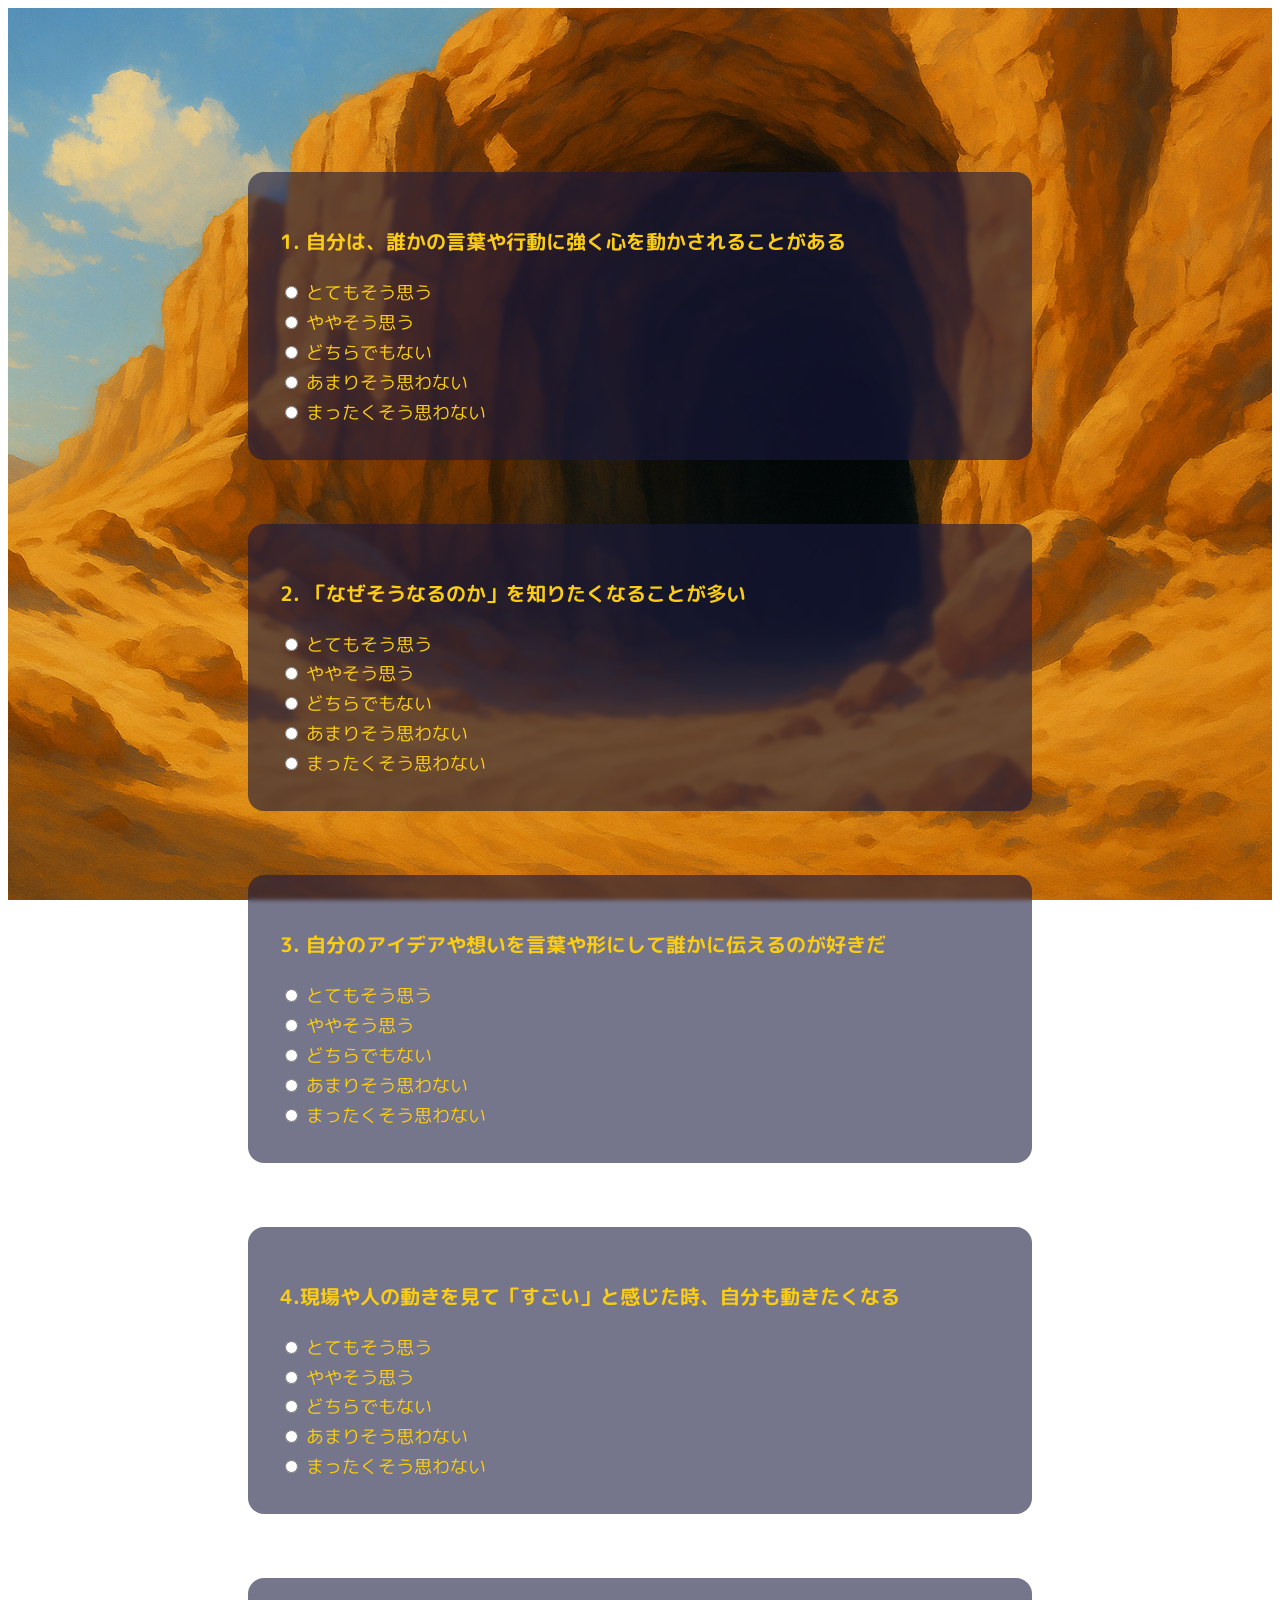
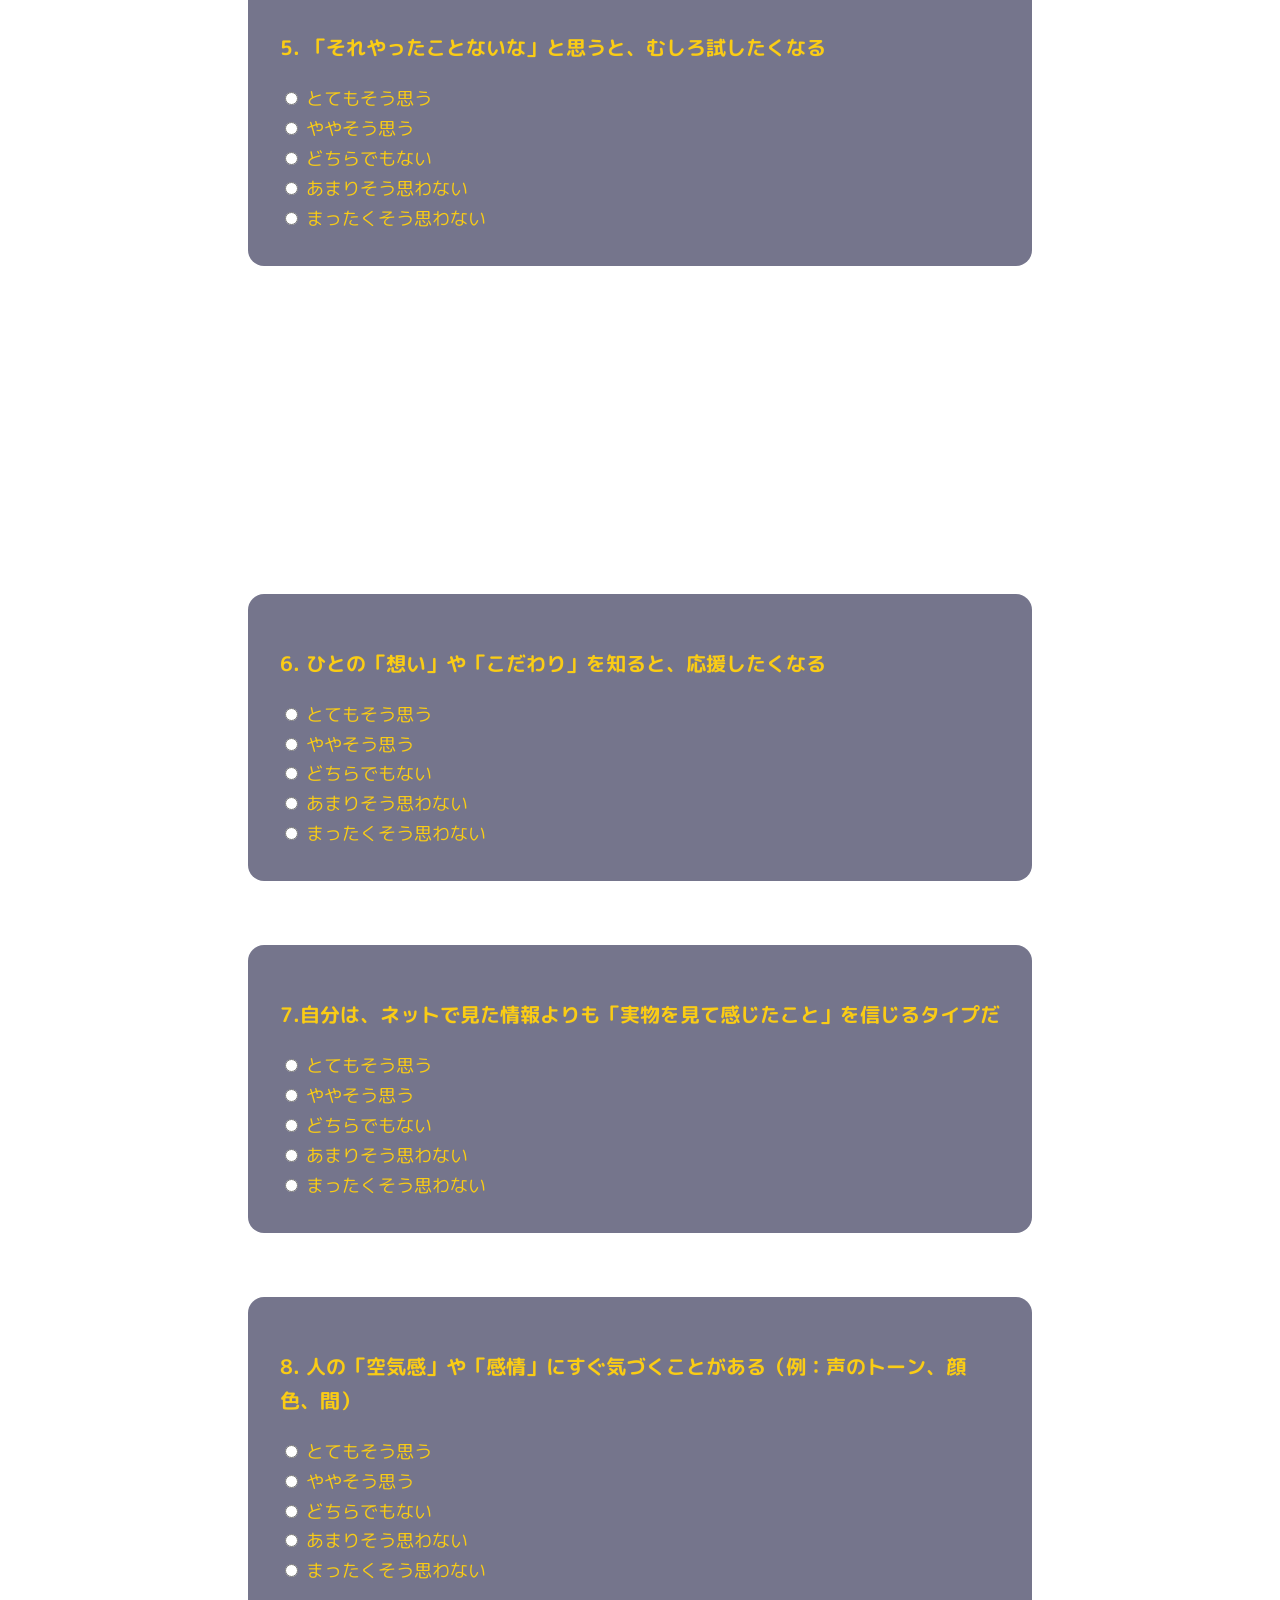
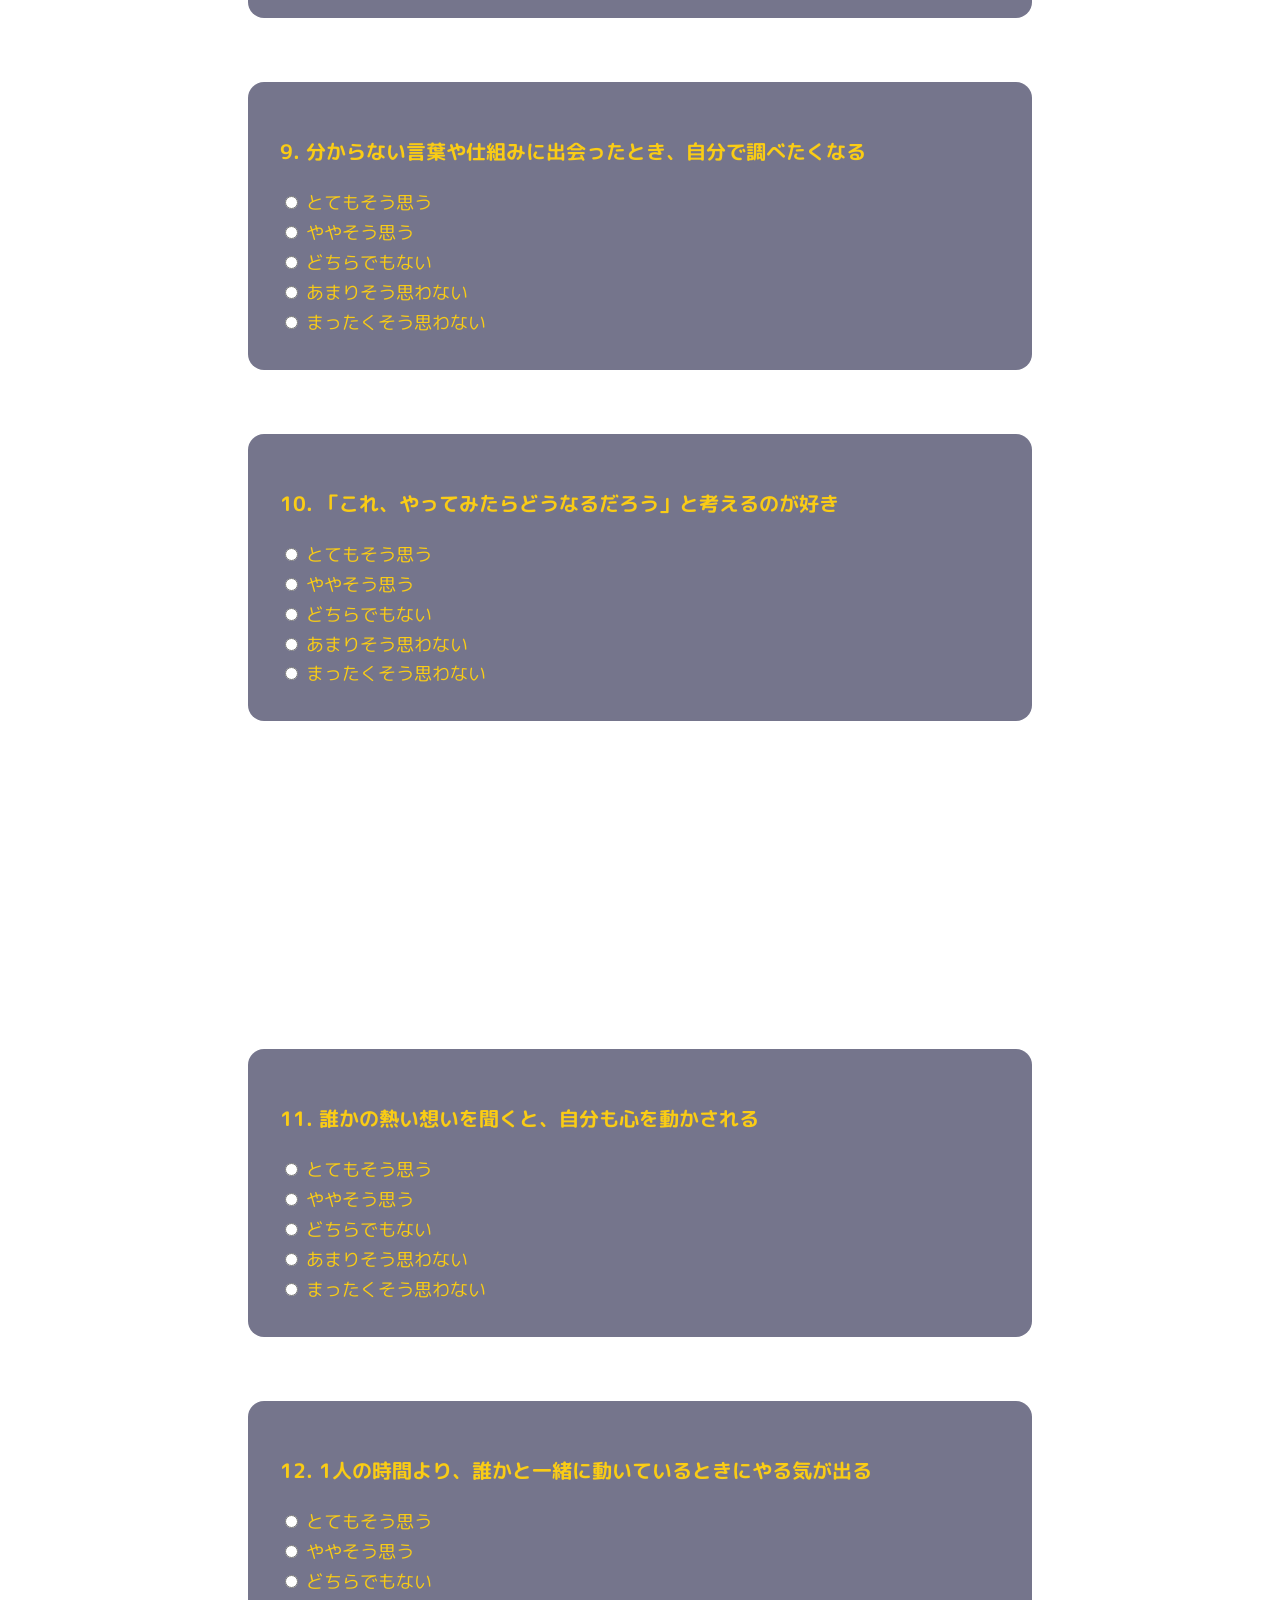
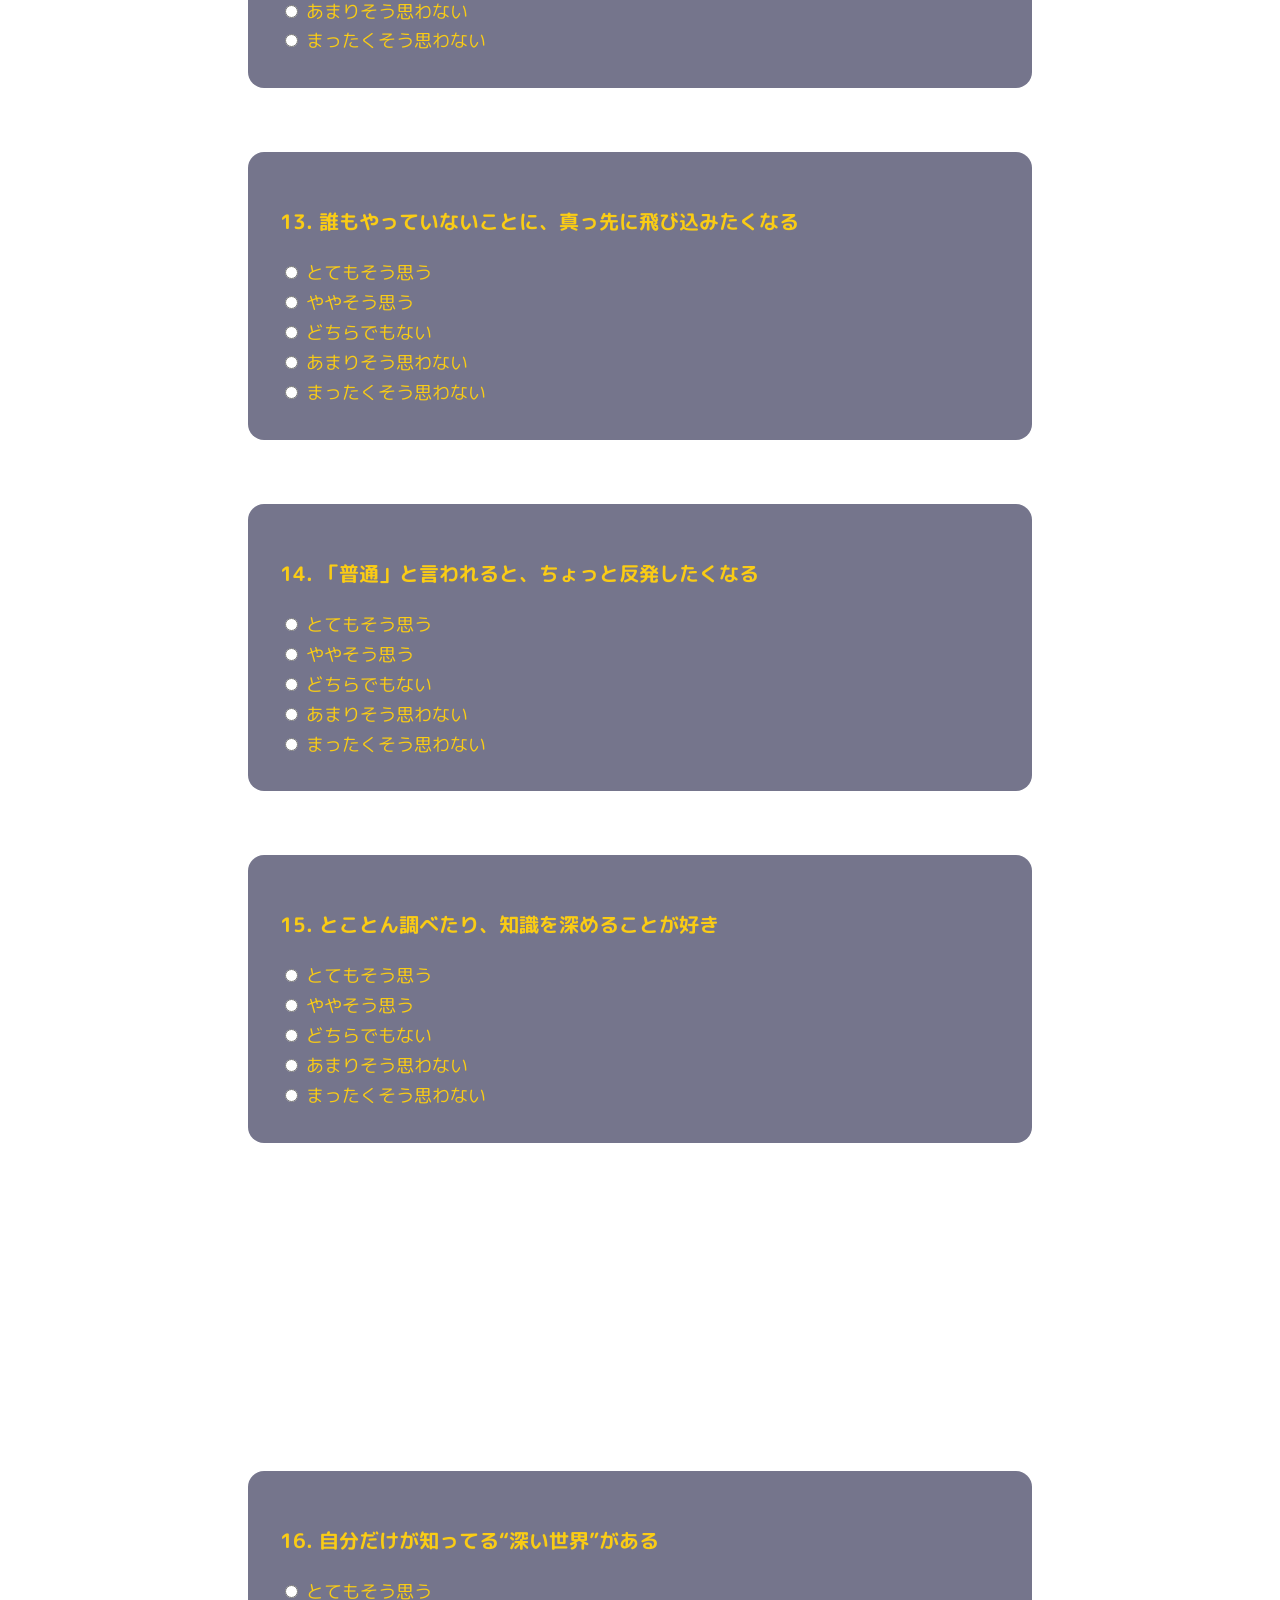
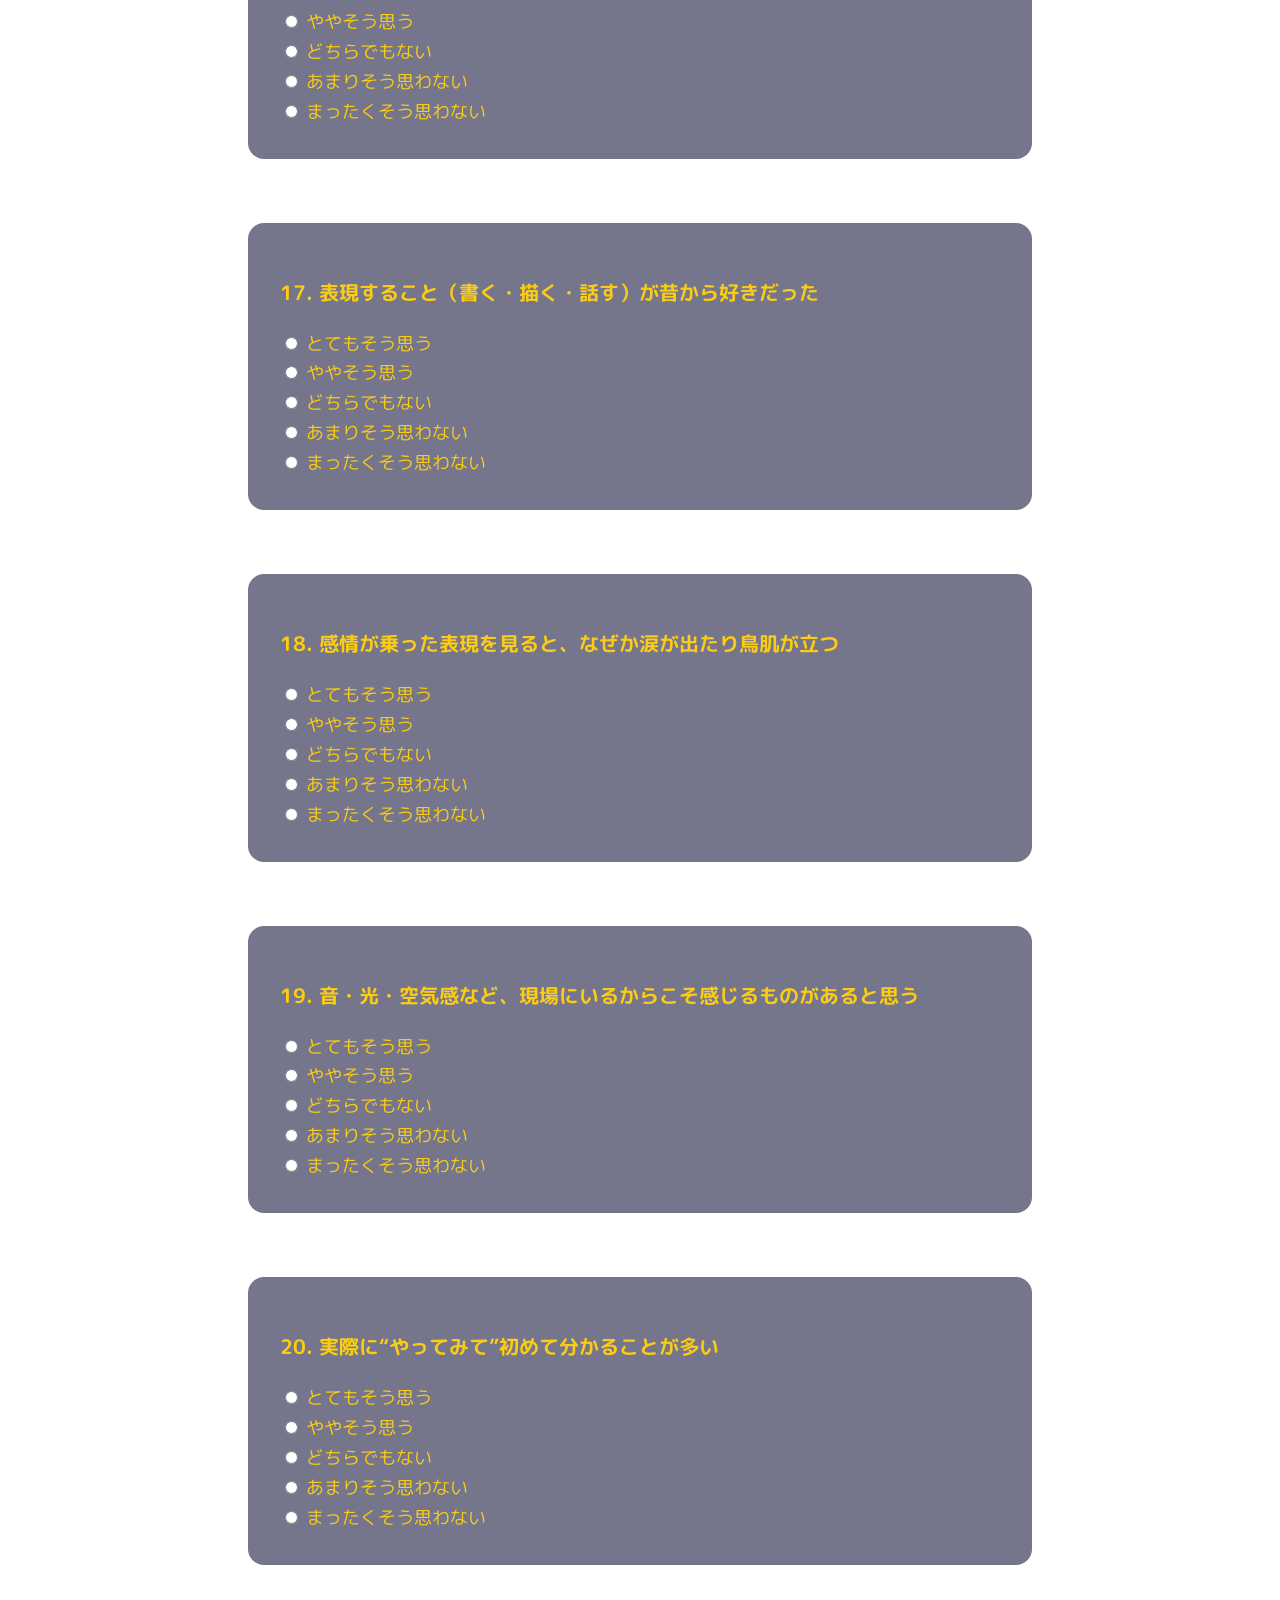
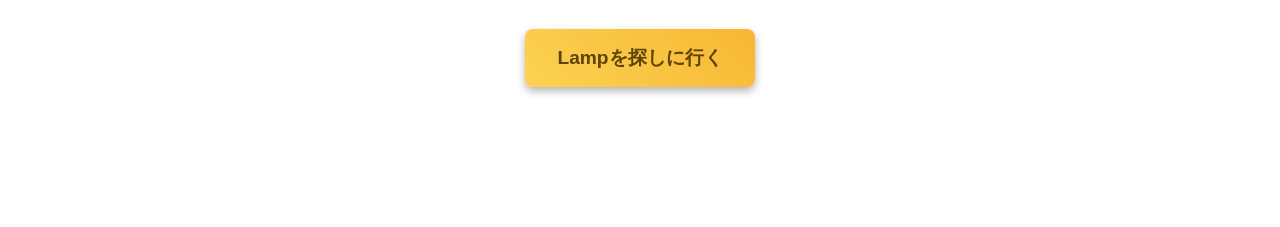
==== diagnosis/index.html @ 27ee5535 "chore:first commit Laravel追加" ====
<!DOCTYPE html>
<html lang="ja">
  <head>
    <meta charset="UTF-8" />
    <meta name="viewport" content="width=device-width, initial-scale=1.0" />
    <script src="https://code.jquery.com/jquery-3.6.0.min.js"></script>
    <link rel="stylesheet" href="./../css/diagnosis.css" />

    <title>診断</title>
  </head>
  <body>
    <section class="bg layer1">
      <div class="question" data-index="0" data-category="共鳴型">
        <p>1. 自分は、誰かの言葉や行動に強く心を動かされることがある</p>
        <div class="choices"></div>
        <div
          id="error-q0"
          class="error"
          style="color: red; display: none"
        ></div>
      </div>

      <div class="question" data-index="1" data-category="探究型">
        <p>2. 「なぜそうなるのか」を知りたくなることが多い</p>
        <div class="choices"></div>
        <div
          id="error-q1"
          class="error"
          style="color: red; display: none"
        ></div>
      </div>

      <div class="question" data-index="2" data-category="表現型">
        <p>3. 自分のアイデアや想いを言葉や形にして誰かに伝えるのが好きだ</p>
        <div class="choices"></div>
        <div
          id="error-q2"
          class="error"
          style="color: red; display: none"
        ></div>
      </div>

      <div class="question" data-index="3" data-category="体験型">
        <p>4.現場や人の動きを見て「すごい」と感じた時、自分も動きたくなる</p>
        <div class="choices"></div>
        <div
          id="error-q3"
          class="error"
          style="color: red; display: none"
        ></div>
      </div>

      <div class="question" data-index="4" data-category="挑戦型">
        <p>5. 「それやったことないな」と思うと、むしろ試したくなる</p>
        <div class="choices"></div>
        <div
          id="error-q4"
          class="error"
          style="color: red; display: none"
        ></div>
      </div>
    </section>
    <section class="bg layer2">
      <div class="question" data-index="5" data-category="共鳴型">
        <p>6. ひとの「想い」や「こだわり」を知ると、応援したくなる</p>
        <div class="choices"></div>
        <div
          id="error-q5"
          class="error"
          style="color: red; display: none"
        ></div>
      </div>

      <div class="question" data-index="6" data-category="体験型">
        <p>
          7.自分は、ネットで見た情報よりも「実物を見て感じたこと」を信じるタイプだ
        </p>
        <div class="choices"></div>
        <div
          id="error-q6"
          class="error"
          style="color: red; display: none"
        ></div>
      </div>

      <div class="question" data-index="7" data-category="共鳴型">
        <p>
          8.
          人の「空気感」や「感情」にすぐ気づくことがある（例：声のトーン、顔色、間）
        </p>
        <div class="choices"></div>
        <div
          id="error-q7"
          class="error"
          style="color: red; display: none"
        ></div>
      </div>

      <div class="question" data-index="8" data-category="探究型">
        <p>9. 分からない言葉や仕組みに出会ったとき、自分で調べたくなる</p>
        <div class="choices"></div>
        <div
          id="error-q8"
          class="error"
          style="color: red; display: none"
        ></div>
      </div>

      <div class="question" data-index="9" data-category="挑戦型">
        <p>10. 「これ、やってみたらどうなるだろう」と考えるのが好き</p>
        <div class="choices"></div>
        <div
          id="error-q9"
          class="error"
          style="color: red; display: none"
        ></div>
      </div>
    </section>
    <section class="bg layer3">
      <div class="question" data-index="10" data-category="共鳴型">
        <p>11. 誰かの熱い想いを聞くと、自分も心を動かされる</p>
        <div class="choices"></div>
        <div
          id="error-q10"
          class="error"
          style="color: red; display: none"
        ></div>
      </div>

      <div class="question" data-index="11" data-category="表現型">
        <p>12. 1人の時間より、誰かと一緒に動いているときにやる気が出る</p>
        <div class="choices"></div>
        <div
          id="error-q11"
          class="error"
          style="color: red; display: none"
        ></div>
      </div>

      <div class="question" data-index="12" data-category="挑戦型">
        <p>13. 誰もやっていないことに、真っ先に飛び込みたくなる</p>
        <div class="choices"></div>
        <div
          id="error-q12"
          class="error"
          style="color: red; display: none"
        ></div>
      </div>

      <div class="question" data-index="13" data-category="挑戦型">
        <p>14. 「普通」と言われると、ちょっと反発したくなる</p>
        <div class="choices"></div>
        <div
          id="error-q13"
          class="error"
          style="color: red; display: none"
        ></div>
      </div>

      <div class="question" data-index="14" data-category="探究型">
        <p>15. とことん調べたり、知識を深めることが好き</p>
        <div class="choices"></div>
        <div
          id="error-q14"
          class="error"
          style="color: red; display: none"
        ></div>
      </div>
    </section>
    <section class="bg layer4">
      <div class="question" data-index="15" data-category="探究型">
        <p>16. 自分だけが知ってる“深い世界”がある</p>
        <div class="choices"></div>
        <div
          id="error-q15"
          class="error"
          style="color: red; display: none"
        ></div>
      </div>

      <div class="question" data-index="16" data-category="表現型">
        <p>17. 表現すること（書く・描く・話す）が昔から好きだった</p>
        <div class="choices"></div>
        <div
          id="error-q16"
          class="error"
          style="color: red; display: none"
        ></div>
      </div>

      <div class="question" data-index="17" data-category="表現型">
        <p>18. 感情が乗った表現を見ると、なぜか涙が出たり鳥肌が立つ</p>
        <div class="choices"></div>
        <div
          id="error-q17"
          class="error"
          style="color: red; display: none"
        ></div>
      </div>

      <div class="question" data-index="18" data-category="体験型">
        <p>19. 音・光・空気感など、現場にいるからこそ感じるものがあると思う</p>
        <div class="choices"></div>
        <div
          id="error-q18"
          class="error"
          style="color: red; display: none"
        ></div>
      </div>

      <div class="question" data-index="19" data-category="体験型">
        <p>20. 実際に“やってみて”初めて分かることが多い</p>
        <div class="choices"></div>
        <div
          id="error-q19"
          class="error"
          style="color: red; display: none"
        ></div>
      </div>
      <button id="end-diagnosis" type="button">Lampを探しに行く</button>
    </section>
  </body>
  <script>
        const choices = [
          "まったくそう思わない",
          "あまりそう思わない",
          "どちらでもない",
          "ややそう思う",
          "とてもそう思う",
        ];

        function showError(selector, message) {
          $(selector).text(message).show();
        }

        function clearError(selector) {
          $(selector).text("").hide();
        }

        $(".question").each(function () {
          const index = $(this).data("index");
          const $choices = $(this).find(".choices");

          choices
            .slice()
            .reverse()
            .forEach((label, i) => {
              // <label><input type="radio" name="q0" value="1"> まったくそう思わない</label><br/>　の生成
            const score = choices.length - i; // 最大が5になる
            const $label = $(
              `<label><input type="radio" name="q${index}" value="${score}"> ${label}</label><br/>`
            );
            $choices.append($label);
          });
        });

        $("#end-diagnosis").on("click", function () {
          let isValid = true;

          $(".question").each(function () {
            const index = $(this).data("index");
            const selected = $(`input[name="q${index}"]:checked`);
            const $error = $(`#error-q${index}`);

            if (selected.length === 0) {
              $error.text("この質問に回答してください").show();
              if (isValid) {
                // 最初の未回答エラーにスクロール
                $("html, body").animate(
                  { scrollTop: $(this).offset().top - 100 },
                  500
                );
              }
              isValid = false;
            } else {
              $error.hide();
            }
          });

    if (isValid == true) {
      const scores = {
        共鳴型: 0,
        探究型: 0,
        表現型: 0,
        体験型: 0,
        挑戦型: 0,
      };

      $(".question").each(function () {
        const index = $(this).data("index");
        const category = $(this).data("category");
        const value = parseInt($(`input[name="q${index}"]:checked`).val());
        scores[category] += value;
      });

      const typeMap = {
        共鳴型: "kyomei",
        探究型: "tankyu",
        表現型: "hyougen",
        体験型: "taiken",
        挑戦型: "chosen",
      };

      //ここはGPTに頼った、中身理解必要
      const sorted = Object.entries(scores).sort((a, b) => b[1] - a[1]);
      const top1 = sorted[0][0];
      const top2 = sorted[1][0];

      localStorage.setItem("top1", typeMap[top1]);
      localStorage.setItem("top2", typeMap[top2]);

      Object.entries(scores).forEach(([label, score]) => {
        const key = typeMap[label];
        localStorage.setItem(key, score);
      });

      window.location.href = "result.html";
    } 
  });
    </script>
  </body>
</html>
---- css/diagnosis.css ----
@import url('https://fonts.googleapis.com/css2?family=M+PLUS+Rounded+1c:wght@400&family=Varela+Round&display=swap');

body {
    background-image: url(../img/cave.png);
    font-family: 'M PLUS Rounded 1c', sans-serif;
}

section.bg {
    background-size: cover;
    background-position: center;
    background-repeat: no-repeat;
    background-attachment: fixed;
    /* スクロール時にパララックスっぽく */
    color: white;
    padding: 100px 20px;
    /* 中の質問分の余白 */
    min-height: 100vh;
}

/* 各Layerに対応する背景画像 */
.layer1 {
    background-image: url('../img/layer1.png');
}

.layer2 {
    background-image: url('../img/layer2.png');
}

.layer3 {
    background-image: url('../img/layer3.png');
}

.layer4 {
    background-image: url('../img/layer4.png');
}

.question {
    margin: 4rem auto;
    padding: 2rem;
    max-width: 720px;
    background-color: rgba(26, 26, 64, 0.6);
    backdrop-filter: blur(2px);
    border-radius: 1rem;
    color: rgba(250, 204, 21);
    font-size: 1.1rem;
    line-height: 1.7;
}	

.question p {
    font-weight: 600;
    font-size: 1.25rem;
}

#end-diagnosis {
    background: linear-gradient(45deg, #fcd253, #f7b733);
    color: #5e4406;
    font-size: 1.2rem;
    font-weight: bold;
    padding: 1rem 2rem;
    border: none;
    border-radius: 8px;
    box-shadow: 0 4px 8px rgba(0, 0, 0, 0.3);
    cursor: pointer;
    margin: 2rem auto;
    display: block;
    transition: all 0.3s ease;
}

#end-diagnosis:hover {
    background: linear-gradient(45deg, #ffe17f, #ffd14d);
    transform: scale(1.05);
}
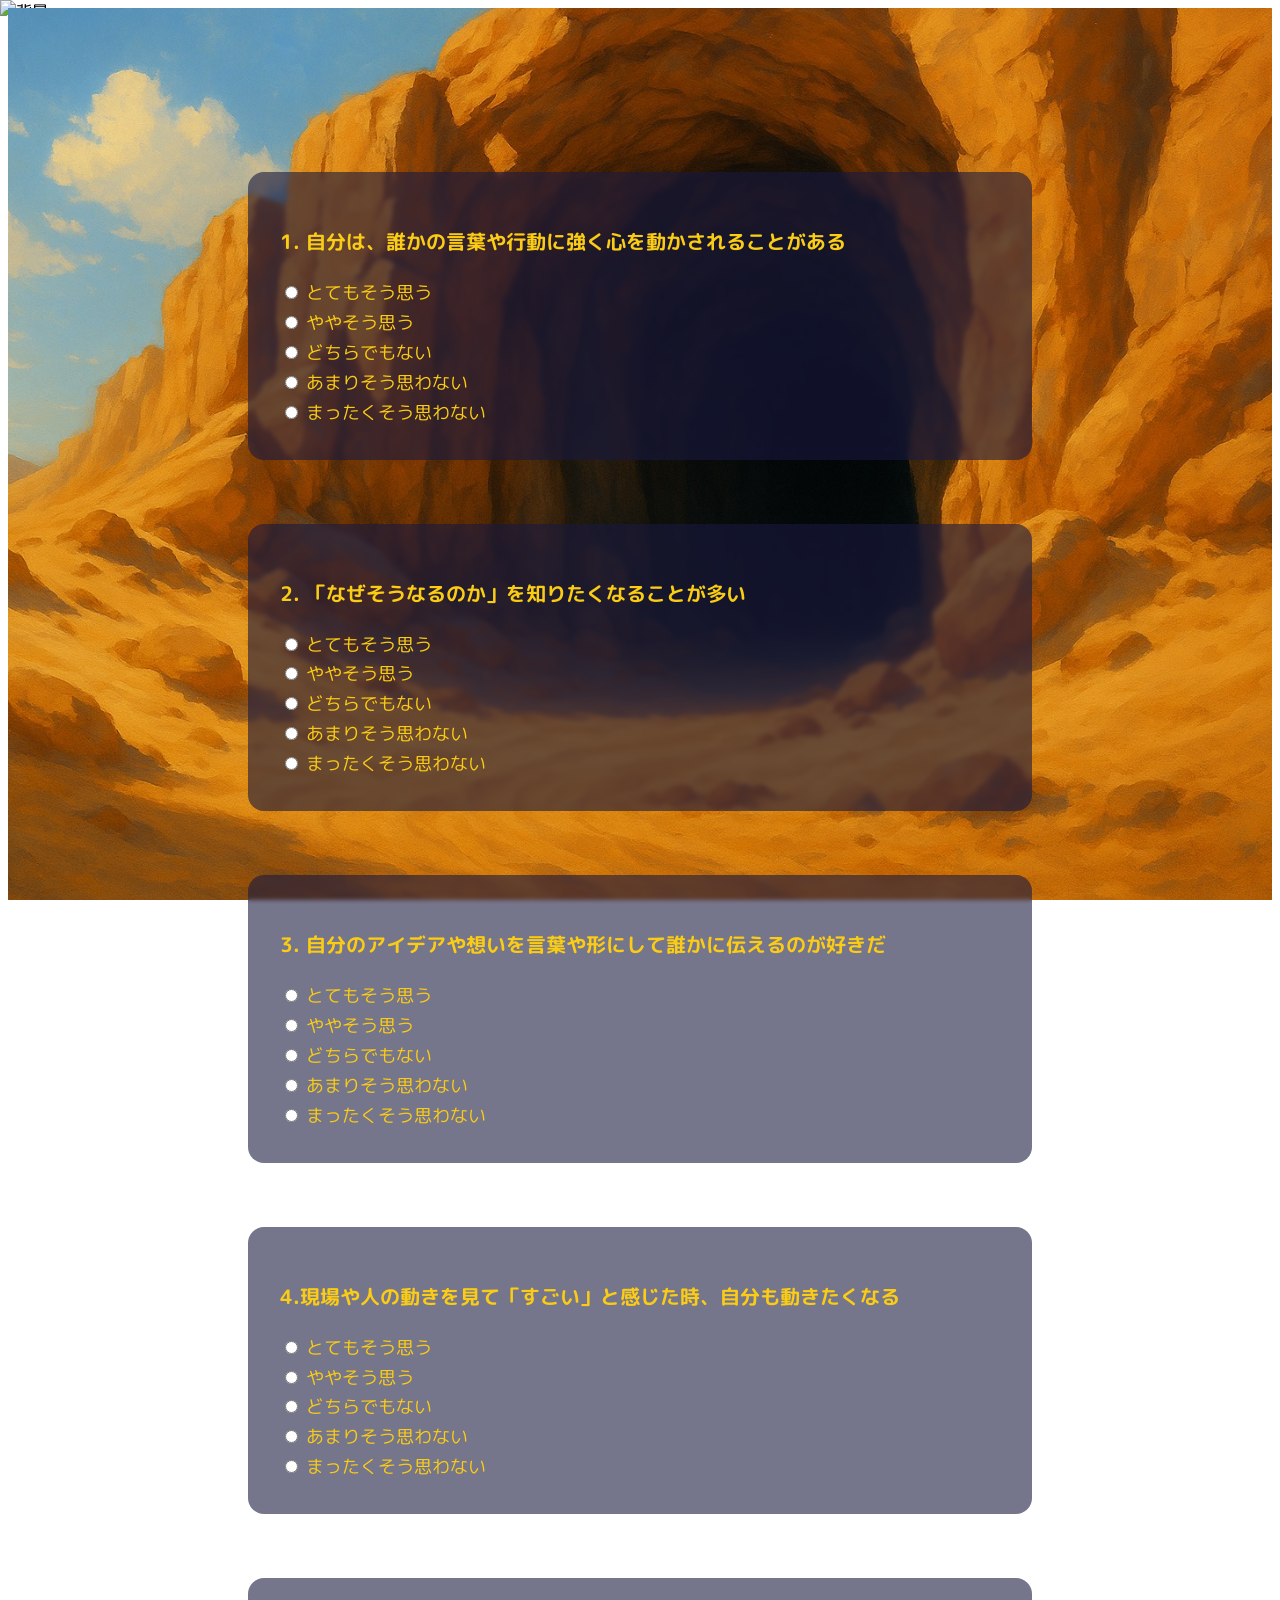
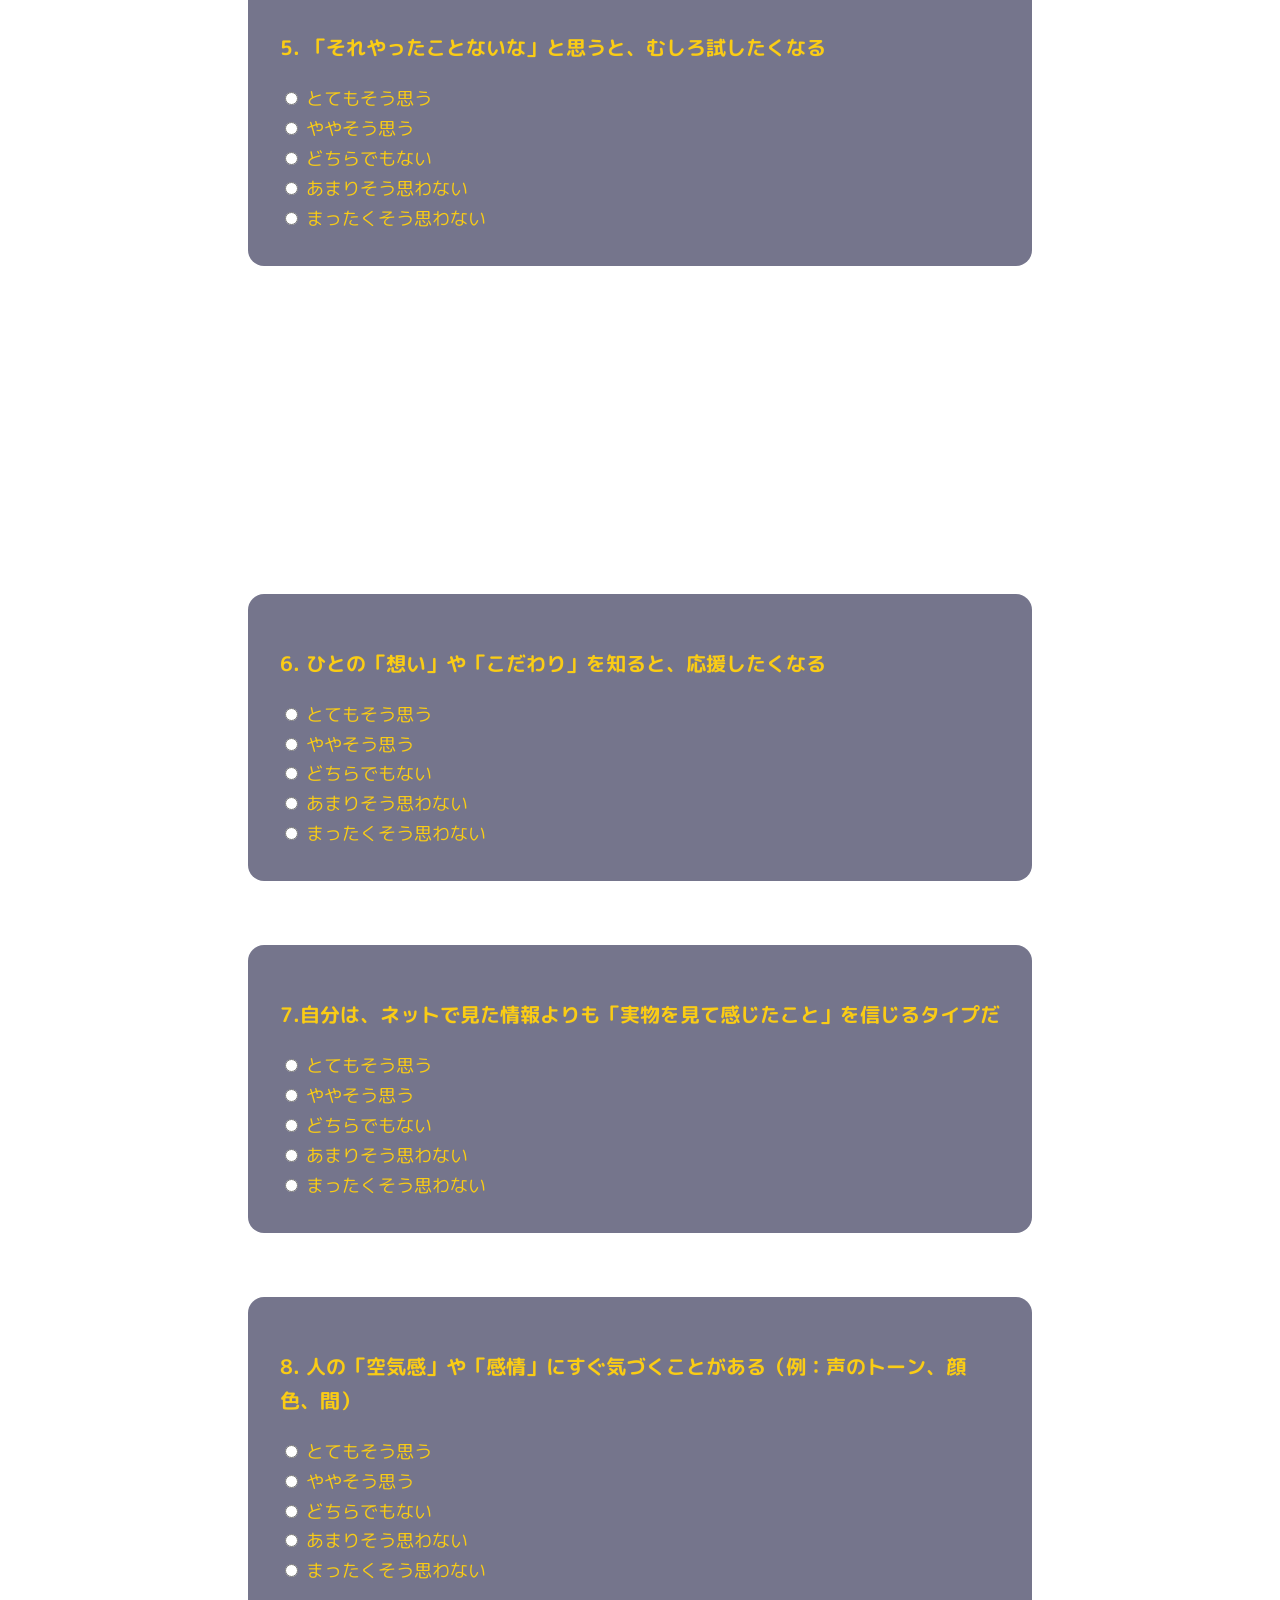
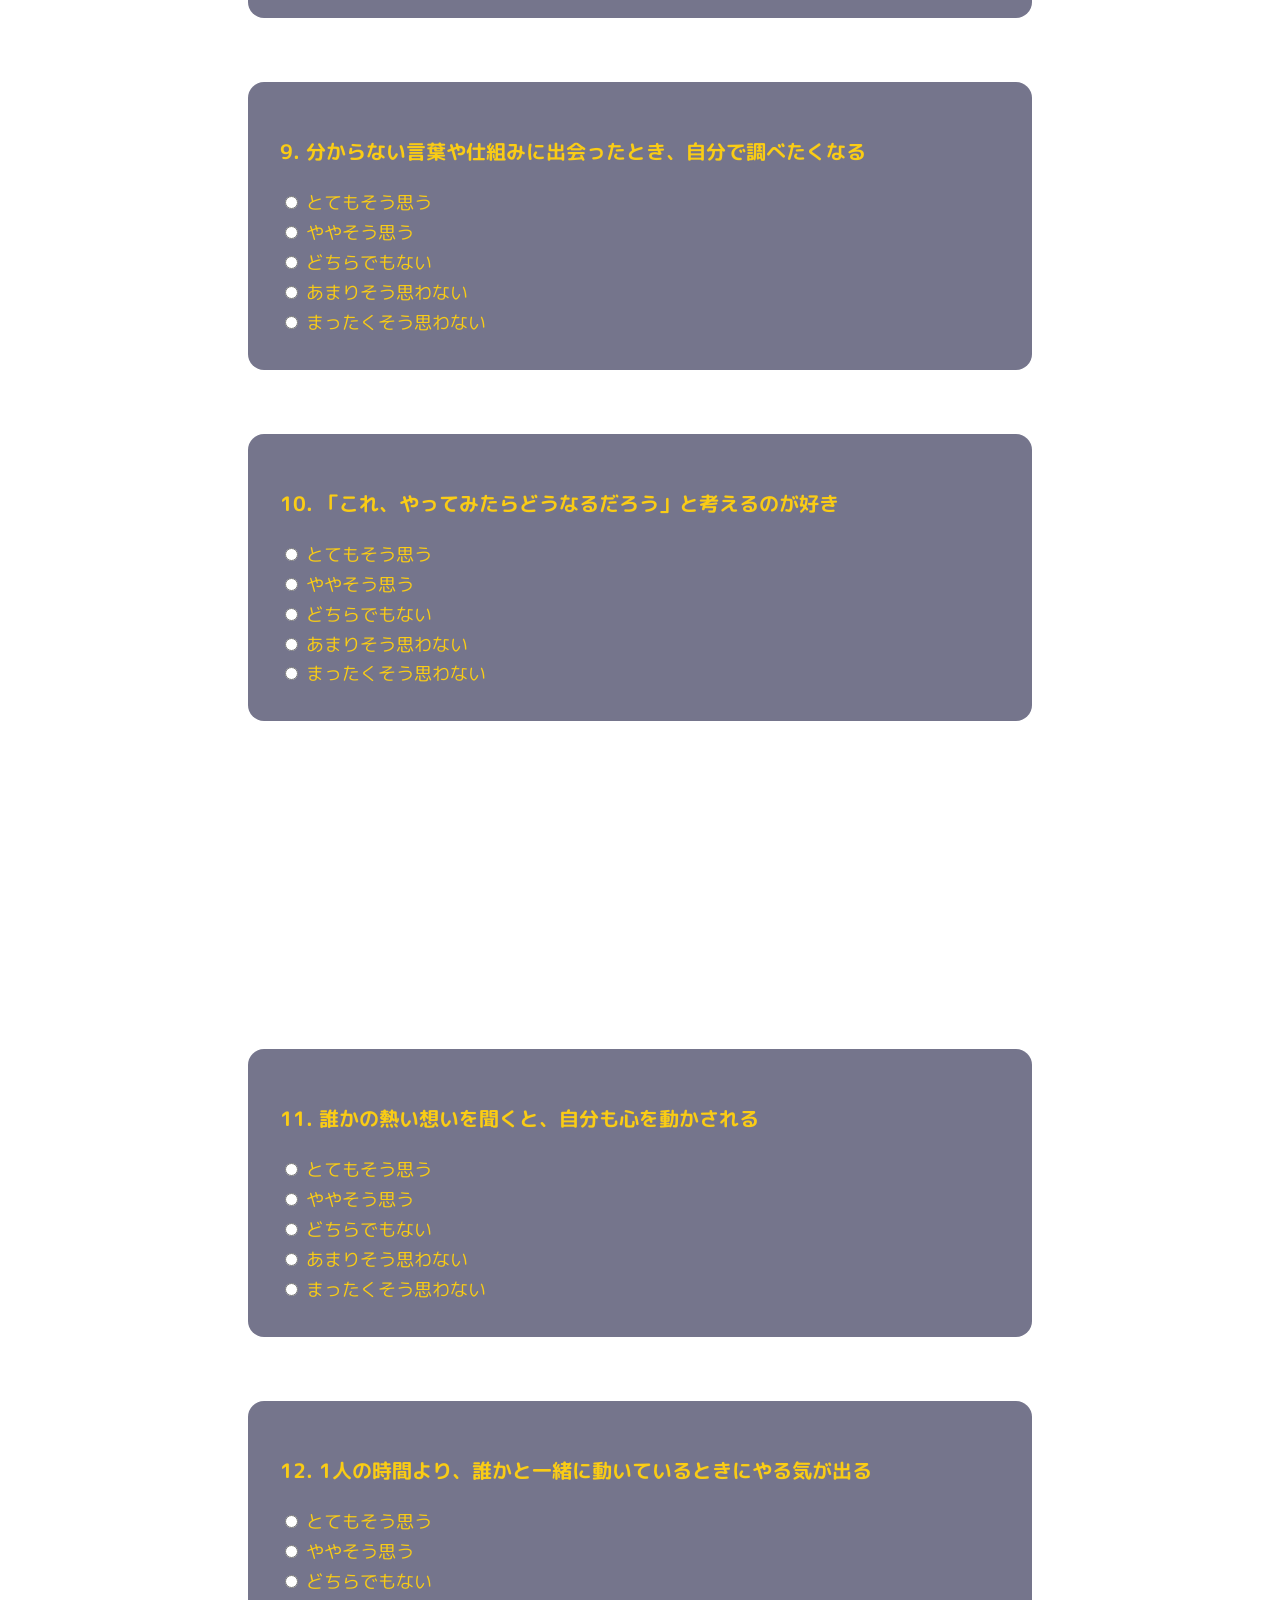
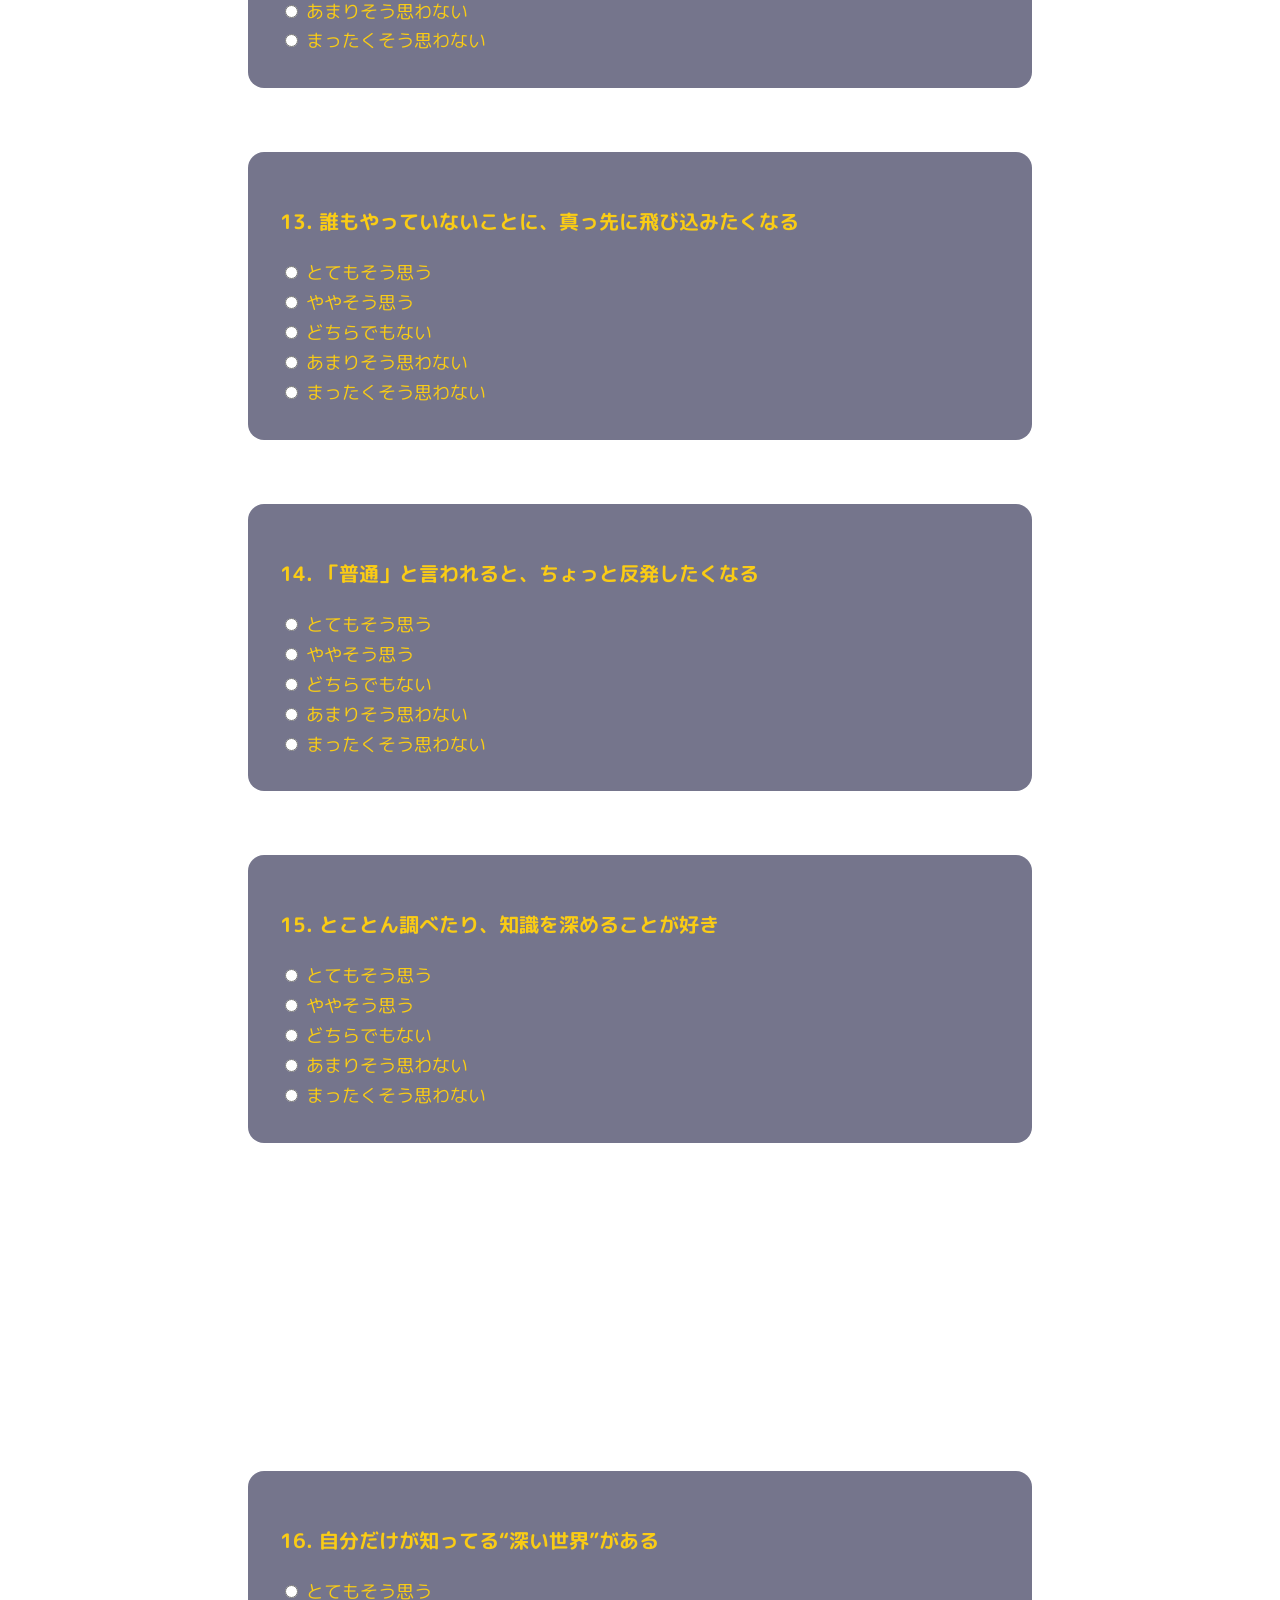
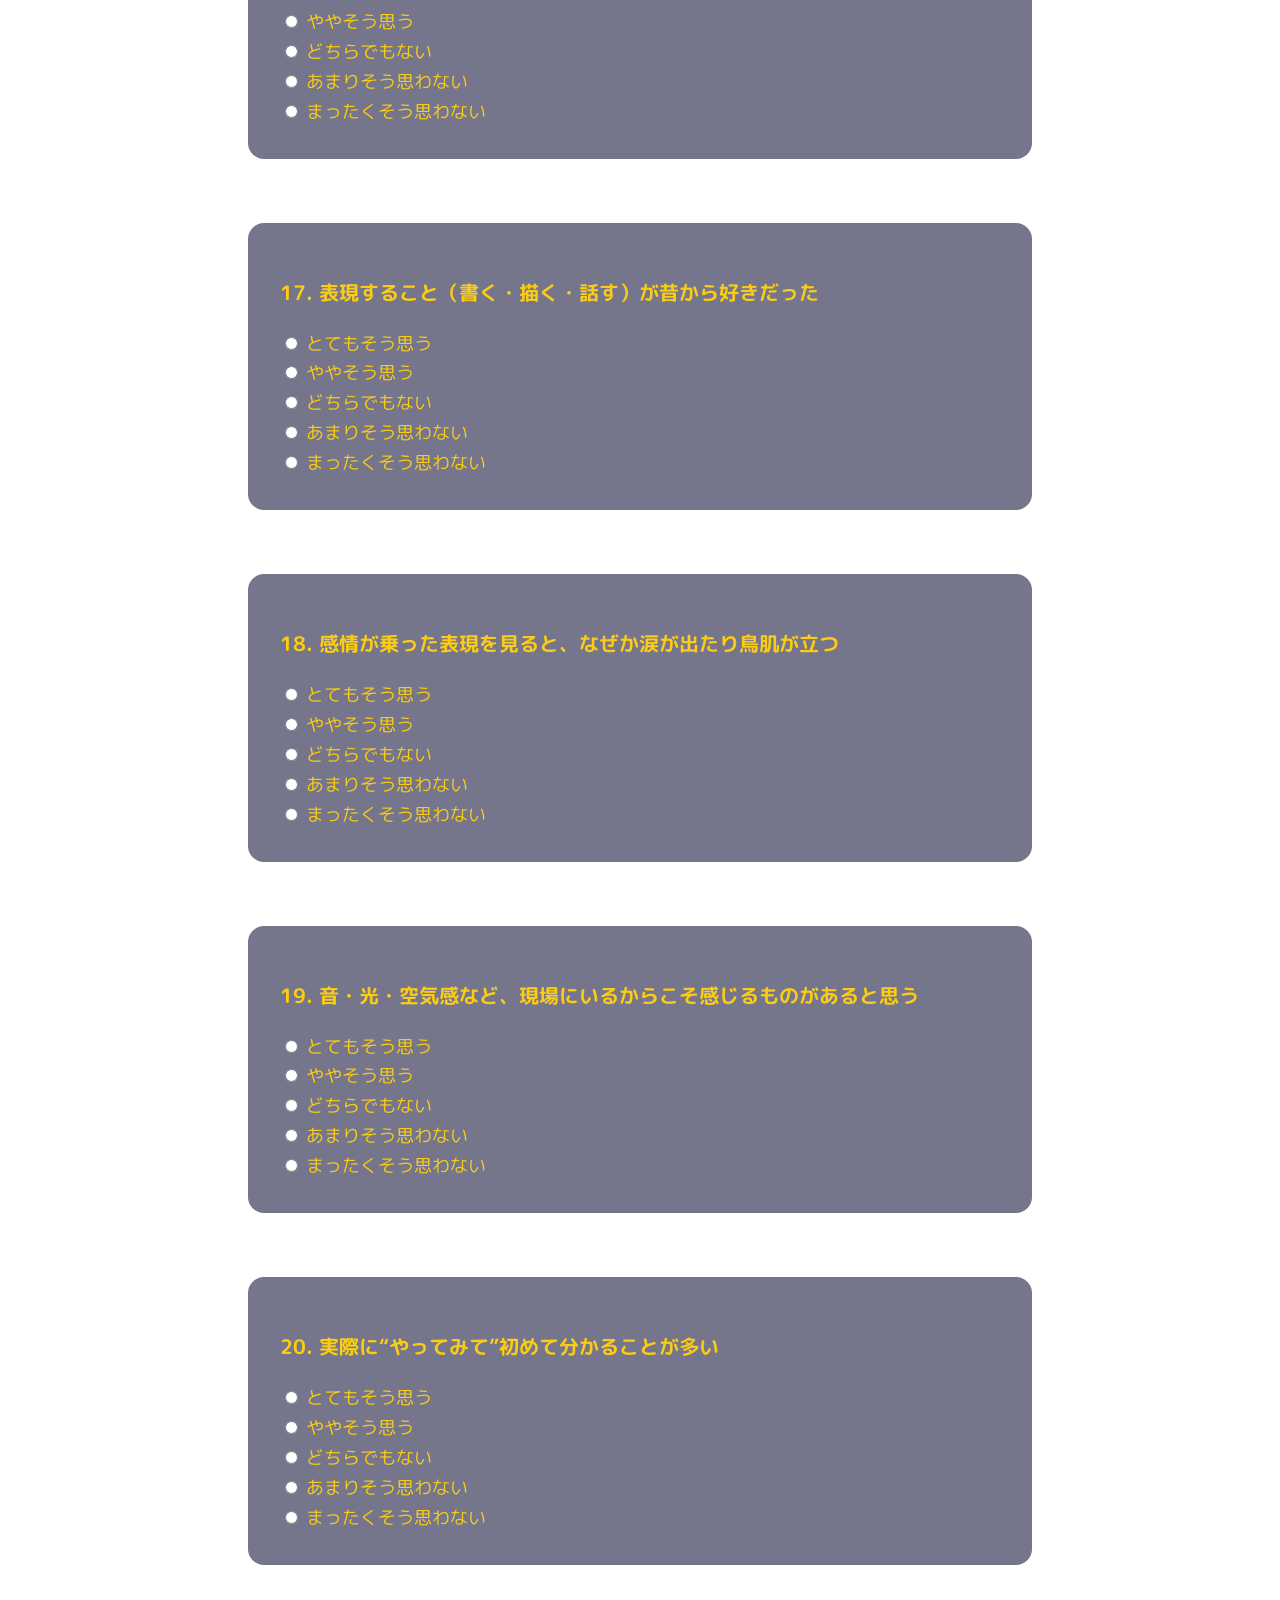
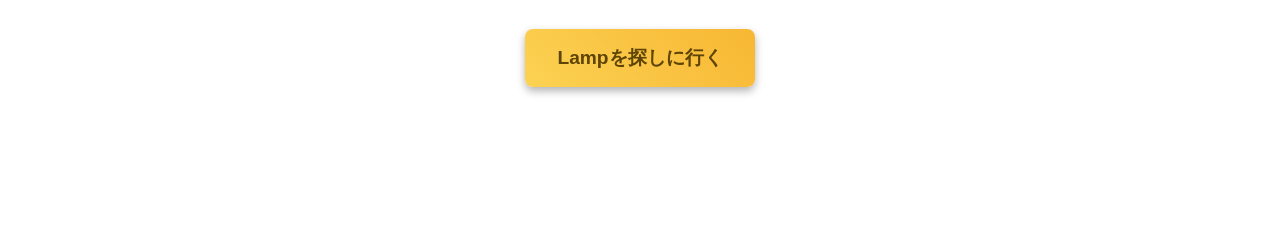
==== commit d5785d88: "add:スマホ調整してみる" ====
--- a/diagnosis/index.html
+++ b/diagnosis/index.html
@@ -9,6 +9,7 @@
     <title>診断</title>
   </head>
   <body>
+    <img src="./img/highres/layer1@3x.jpg" class="bg-img" alt="背景" />
     <section class="bg layer1">
       <div class="question" data-index="0" data-category="共鳴型">
         <p>1. 自分は、誰かの言葉や行動に強く心を動かされることがある</p>
@@ -318,5 +319,19 @@
     } 
   });
     </script>
+    <script>
+  const bgImage = document.querySelector(".bg-img");
+  const layers = document.querySelectorAll("section.bg");
+
+  window.addEventListener("scroll", () => {
+    for (let i = layers.length - 1; i >= 0; i--) {
+      const rect = layers[i].getBoundingClientRect();
+      if (rect.top <= window.innerHeight / 2) {
+        bgImage.src = `./img/highres/layer${i + 1}@3x.jpg`;
+        break;
+      }
+    }
+  });
+</script>
   </body>
 </html>
--- a/css/diagnosis.css
+++ b/css/diagnosis.css
@@ -1,7 +1,7 @@
 @import url('https://fonts.googleapis.com/css2?family=M+PLUS+Rounded+1c:wght@400&family=Varela+Round&display=swap');
 
 body {
-    background-image: url(../img/cave.png);
+    background-image: url(../img/cave.jpglayer1.jpg);
     font-family: 'M PLUS Rounded 1c', sans-serif;
 }
 
@@ -17,22 +17,47 @@
     min-height: 100vh;
 }
 
-/* 各Layerに対応する背景画像 */
 .layer1 {
-    background-image: url('../img/layer1.png');
+    background-image: image-set(url('../img/layer1.jpg') 1x,
+            url('../img/highres/layer1@2x.jpg') 2x,
+            url('../img/highres/layer1@3x.jpg') 3x);
 }
 
 .layer2 {
-    background-image: url('../img/layer2.png');
+    background-image: image-set(url('../img/layer2.jpg') 1x,
+            url('../img/highres/layer2@2x.jpg') 2x,
+            url('../img/highres/layer2@3x.jpg') 3x);
 }
 
 .layer3 {
-    background-image: url('../img/layer3.png');
+    background-image: image-set(url('../img/layer3.jpg') 1x,
+            url('../img/highres/layer3@2x.jpg') 2x,
+            url('../img/highres/layer3@3x.jpg') 3x);
 }
 
 .layer4 {
-    background-image: url('../img/layer4.png');
+    background-image: image-set(url('../img/layer4.jpg') 1x,
+            url('../img/highres/layer4@2x.jpg') 2x,
+            url('../img/highres/layer4@3x.jpg') 3x);
 }
+
+/* 各Layerに対応する背景画像 */
+/* .layer1 {
+    background-image: url('../img/layer1.jpg');
+}
+
+.layer2 {
+    background-image: url('../img/layer2.jpg');
+}
+
+.layer3 {
+    background-image: url('../img/layer3.jpg');
+}
+
+.layer4 {
+    background-image: url('../img/layer4.jpg');
+} */
+
 
 .question {
     margin: 4rem auto;
@@ -70,3 +95,14 @@
     background: linear-gradient(45deg, #ffe17f, #ffd14d);
     transform: scale(1.05);
 }
+
+.bg-img {
+    position: fixed;
+    top: 0;
+    left: 0;
+    width: 100vw;
+    height: 100vh;
+    object-fit: cover;
+    z-index: -1;
+    pointer-events: none;
+}
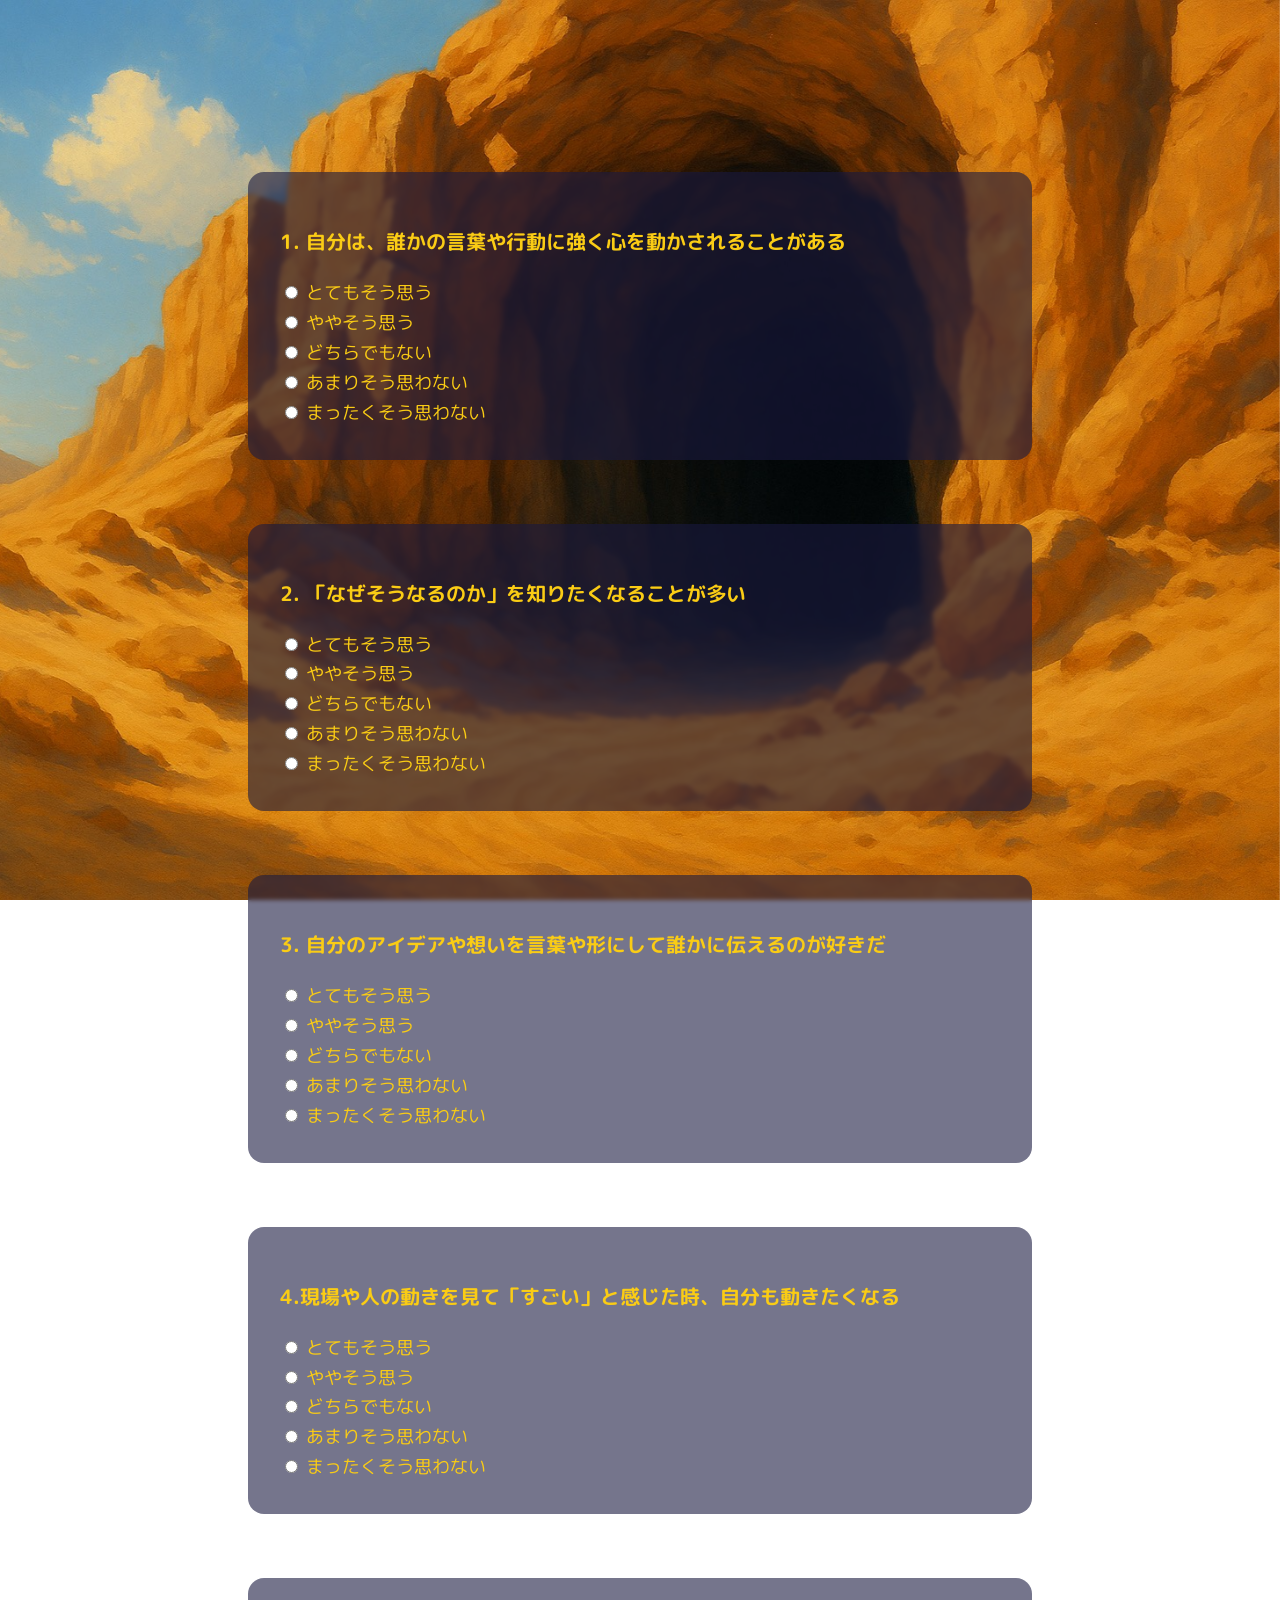
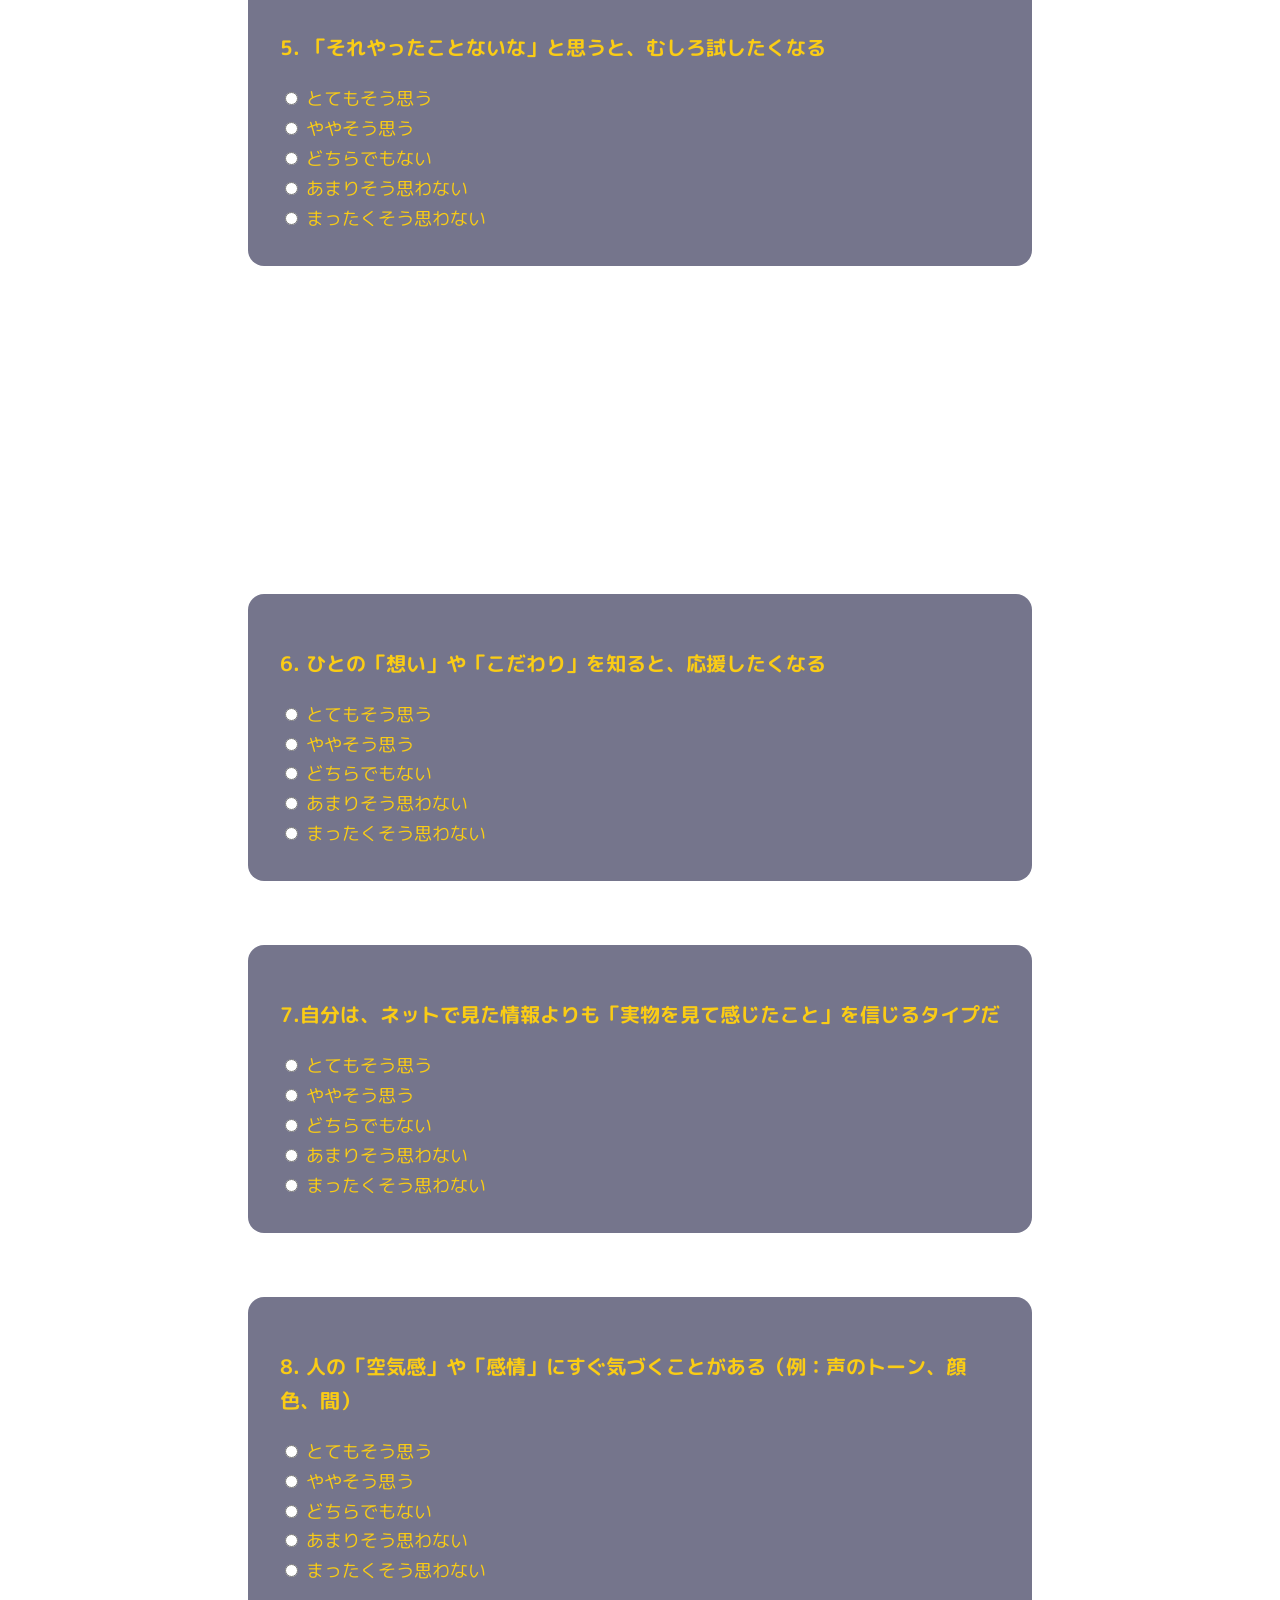
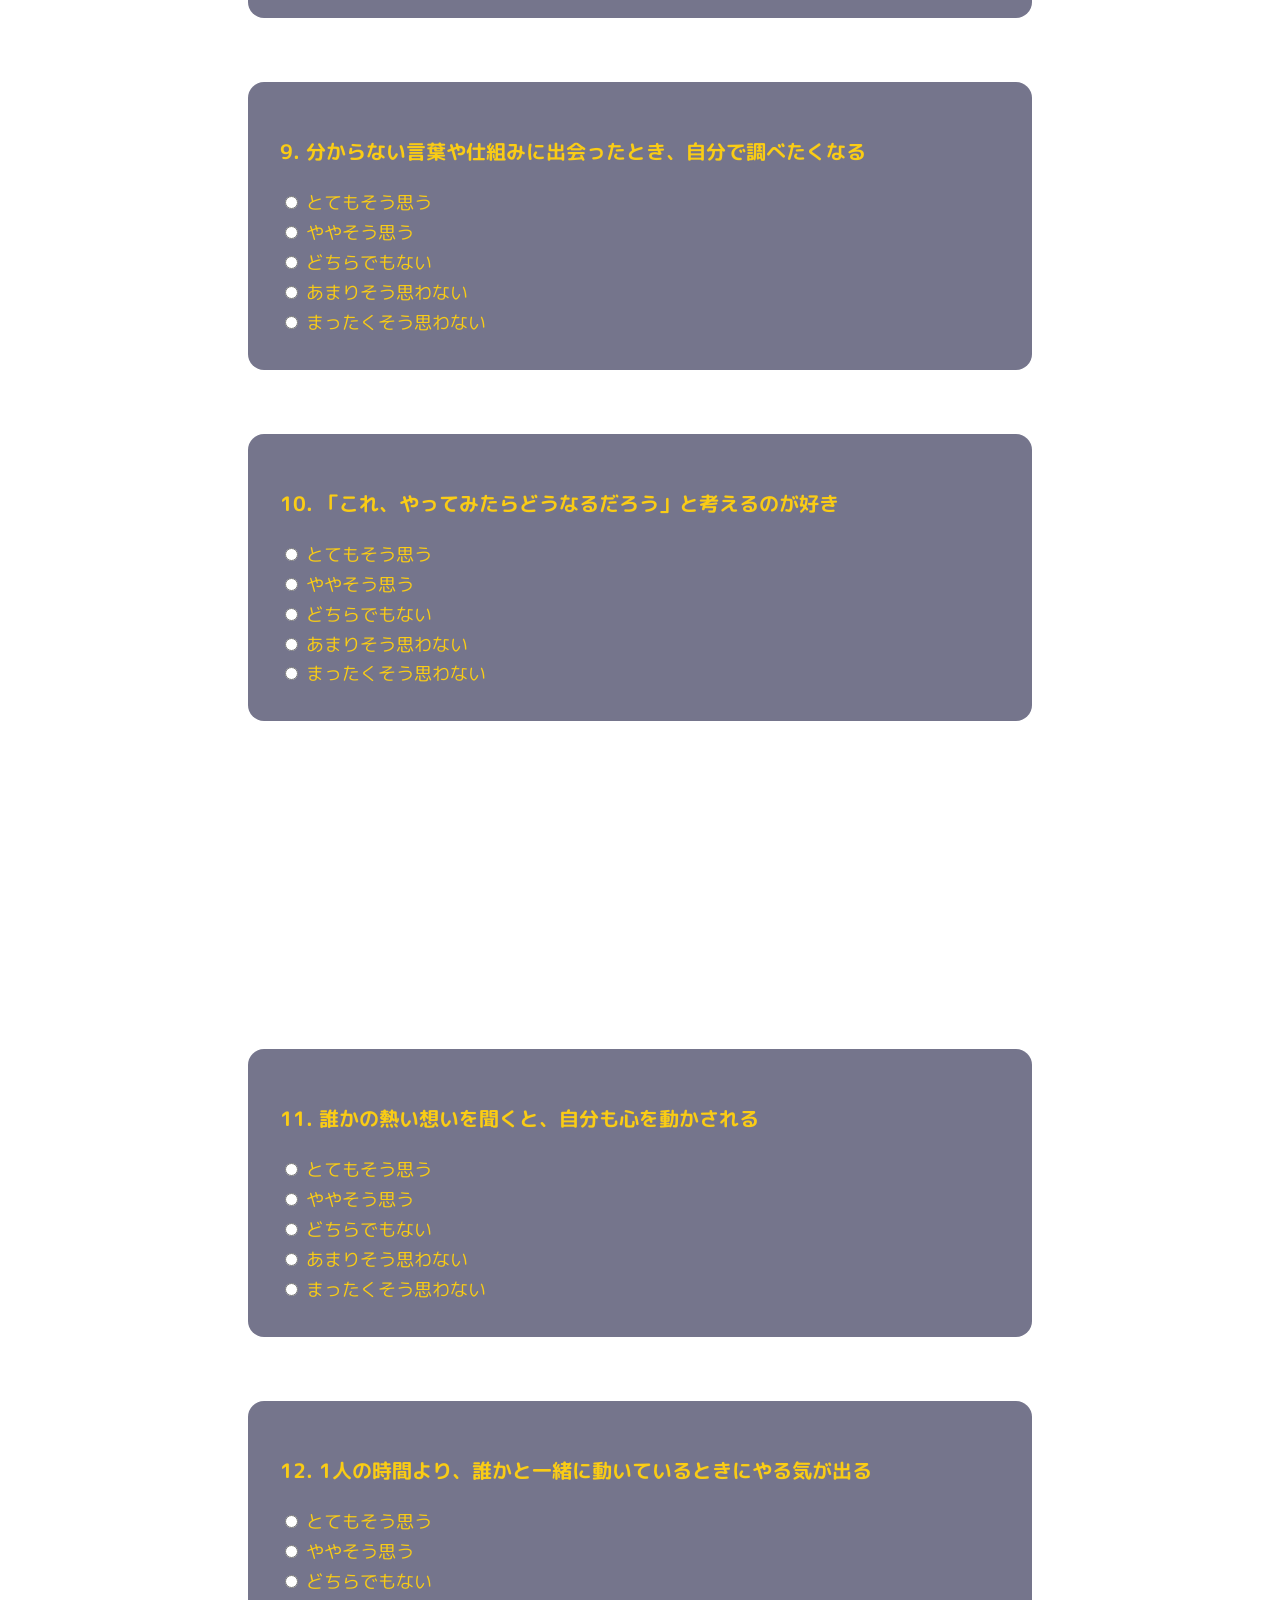
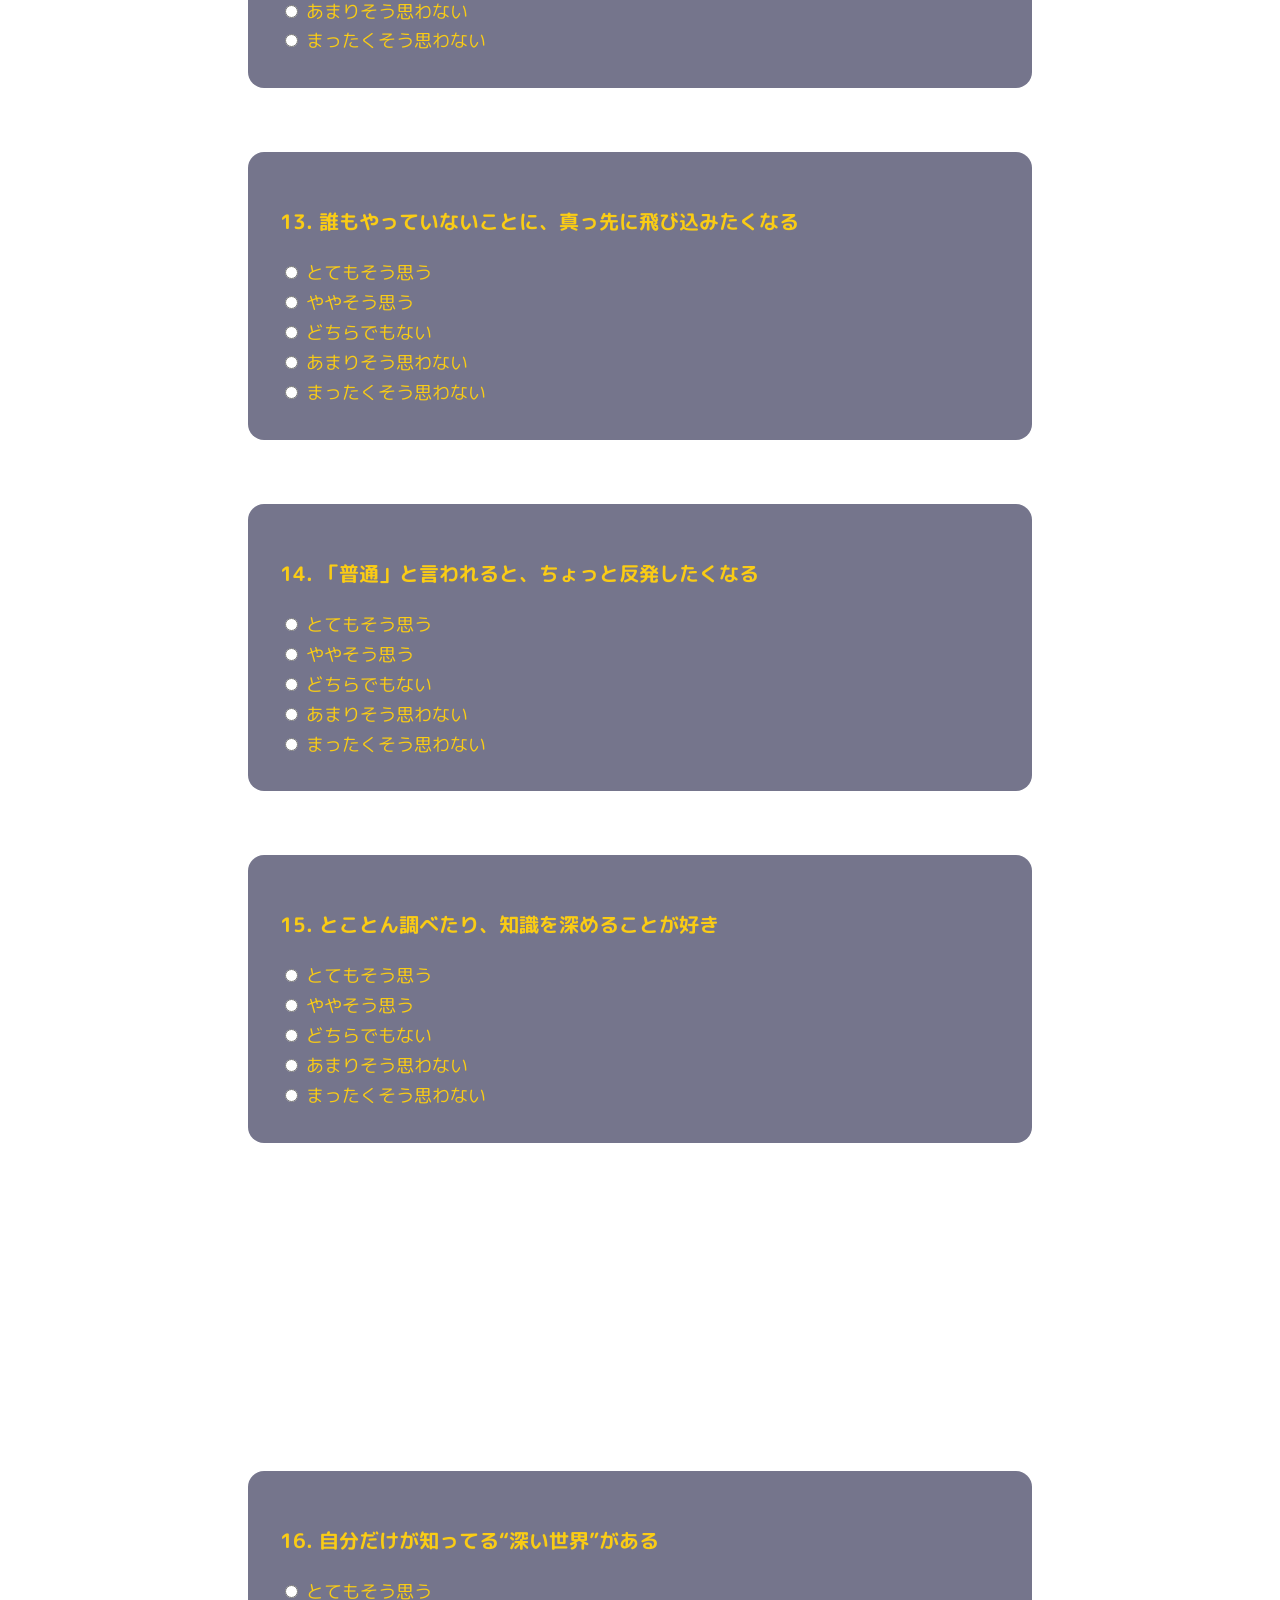
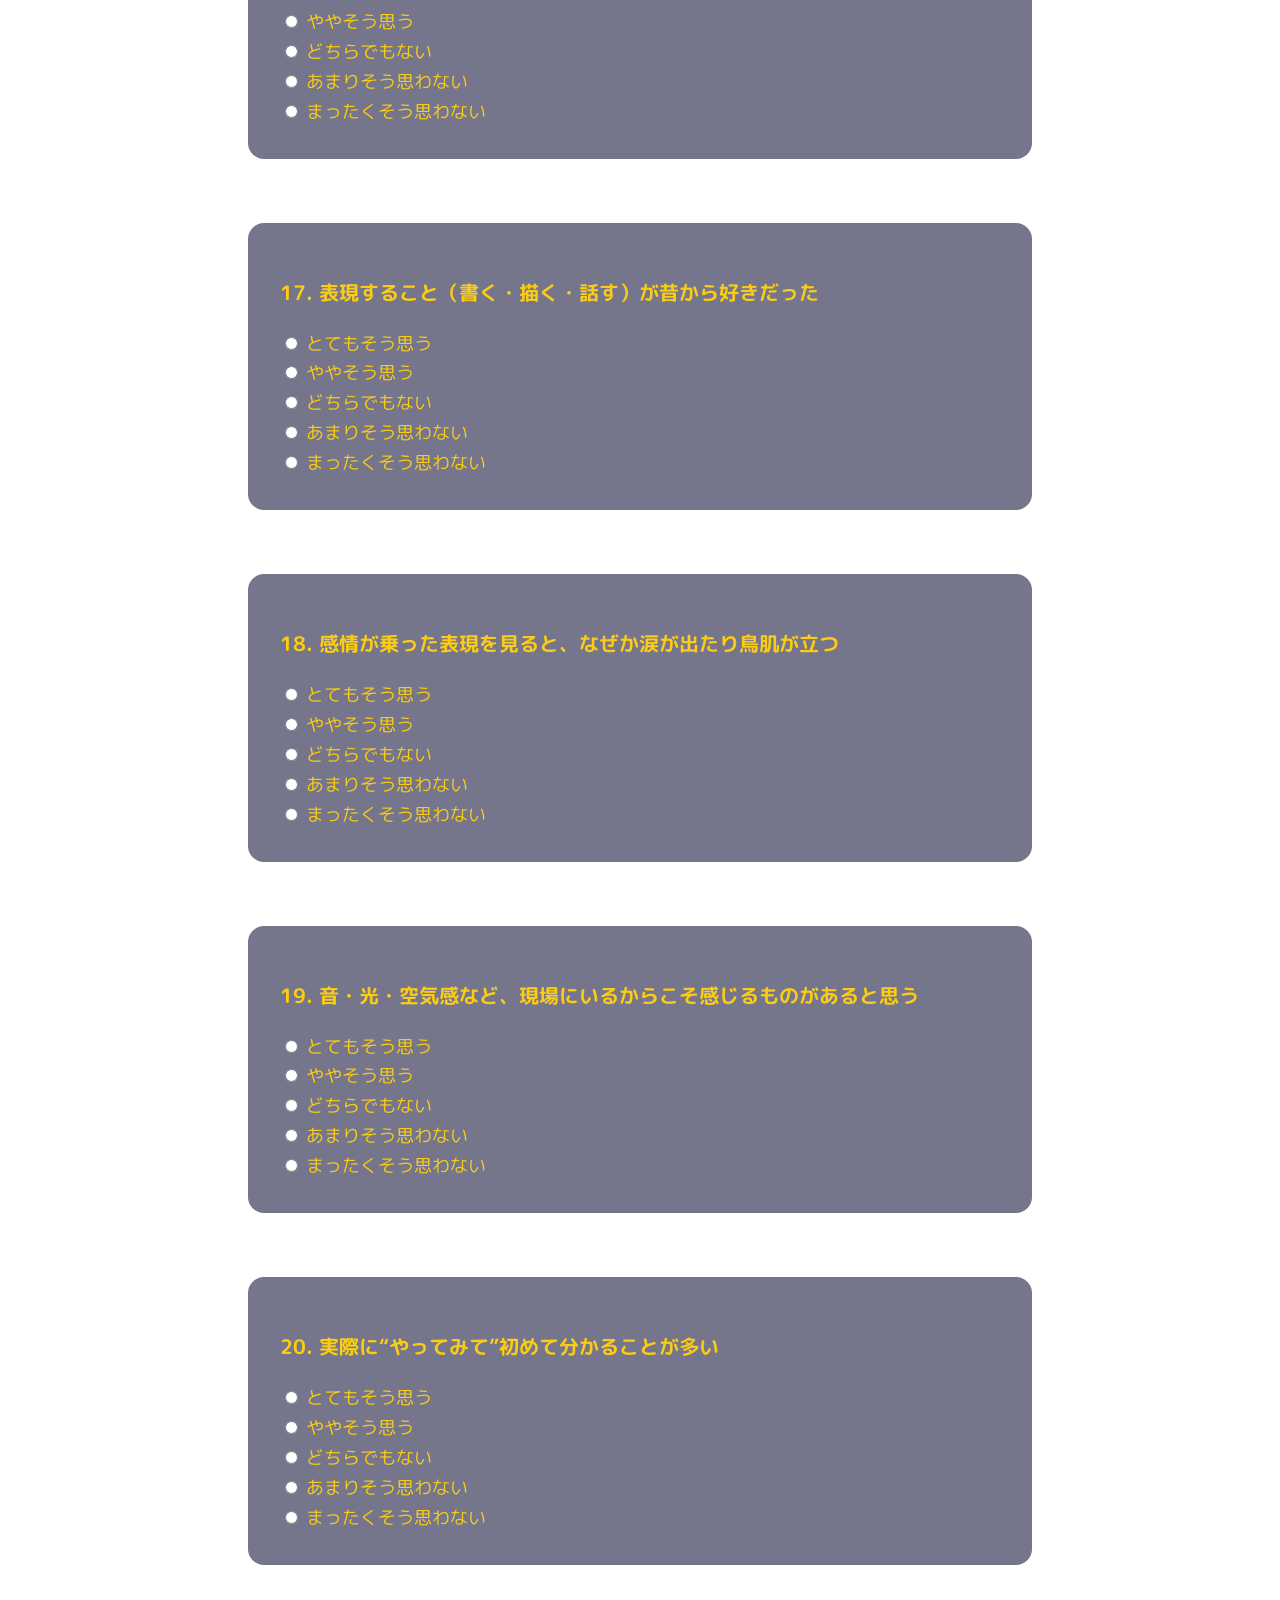
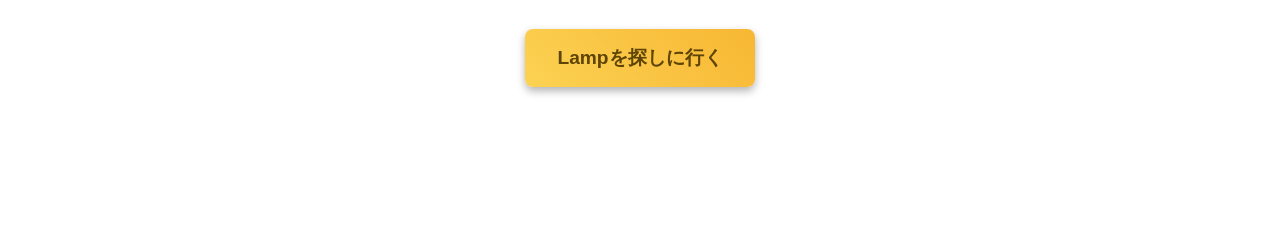
==== commit 7050cc51: "fix:スマホ調整完了" ====
--- a/diagnosis/index.html
+++ b/diagnosis/index.html
@@ -9,8 +9,12 @@
     <title>診断</title>
   </head>
   <body>
-    <img src="./img/highres/layer1@3x.jpg" class="bg-img" alt="背景" />
-    <section class="bg layer1">
+    <div id="bg"></div>
+    <section
+      class="bg layer1"
+      data-bg="./../img/layer1.jpg"
+      data-bg-sp="./../img/layer1_sp.jpg"
+    >
       <div class="question" data-index="0" data-category="共鳴型">
         <p>1. 自分は、誰かの言葉や行動に強く心を動かされることがある</p>
         <div class="choices"></div>
@@ -61,7 +65,11 @@
         ></div>
       </div>
     </section>
-    <section class="bg layer2">
+    <section
+      class="bg layer2"
+      data-bg="./../img/layer2.jpg"
+      data-bg-sp="./../img/layer2_sp.jpg"
+    >
       <div class="question" data-index="5" data-category="共鳴型">
         <p>6. ひとの「想い」や「こだわり」を知ると、応援したくなる</p>
         <div class="choices"></div>
@@ -117,7 +125,11 @@
         ></div>
       </div>
     </section>
-    <section class="bg layer3">
+    <section
+      class="bg layer3"
+      data-bg="./../img/layer3.jpg"
+      data-bg-sp="./../img/layer3_sp.jpg"
+    >
       <div class="question" data-index="10" data-category="共鳴型">
         <p>11. 誰かの熱い想いを聞くと、自分も心を動かされる</p>
         <div class="choices"></div>
@@ -168,7 +180,11 @@
         ></div>
       </div>
     </section>
-    <section class="bg layer4">
+    <section
+      class="bg layer4"
+      data-bg="./../img/layer4.jpg"
+      data-bg-sp="./../img/layer4_sp.jpg"
+    >
       <div class="question" data-index="15" data-category="探究型">
         <p>16. 自分だけが知ってる“深い世界”がある</p>
         <div class="choices"></div>
@@ -220,118 +236,133 @@
       </div>
       <button id="end-diagnosis" type="button">Lampを探しに行く</button>
     </section>
-  </body>
-  <script>
-        const choices = [
-          "まったくそう思わない",
-          "あまりそう思わない",
-          "どちらでもない",
-          "ややそう思う",
-          "とてもそう思う",
-        ];
-
-        function showError(selector, message) {
-          $(selector).text(message).show();
-        }
-
-        function clearError(selector) {
-          $(selector).text("").hide();
-        }
-
-        $(".question").each(function () {
-          const index = $(this).data("index");
-          const $choices = $(this).find(".choices");
-
-          choices
-            .slice()
-            .reverse()
-            .forEach((label, i) => {
-              // <label><input type="radio" name="q0" value="1"> まったくそう思わない</label><br/>　の生成
+    <script>
+      const choices = [
+        "まったくそう思わない",
+        "あまりそう思わない",
+        "どちらでもない",
+        "ややそう思う",
+        "とてもそう思う",
+      ];
+
+      function showError(selector, message) {
+        $(selector).text(message).show();
+      }
+
+      function clearError(selector) {
+        $(selector).text("").hide();
+      }
+
+      $(".question").each(function () {
+        const index = $(this).data("index");
+        const $choices = $(this).find(".choices");
+
+        choices
+          .slice()
+          .reverse()
+          .forEach((label, i) => {
+            // <label><input type="radio" name="q0" value="1"> まったくそう思わない</label><br/>　の生成
             const score = choices.length - i; // 最大が5になる
             const $label = $(
               `<label><input type="radio" name="q${index}" value="${score}"> ${label}</label><br/>`
             );
             $choices.append($label);
           });
+      });
+
+      $("#end-diagnosis").on("click", function () {
+        let isValid = true;
+
+        $(".question").each(function () {
+          const index = $(this).data("index");
+          const selected = $(`input[name="q${index}"]:checked`);
+          const $error = $(`#error-q${index}`);
+
+          if (selected.length === 0) {
+            $error.text("この質問に回答してください").show();
+            if (isValid) {
+              // 最初の未回答エラーにスクロール
+              $("html, body").animate(
+                { scrollTop: $(this).offset().top - 100 },
+                500
+              );
+            }
+            isValid = false;
+          } else {
+            $error.hide();
+          }
         });
 
-        $("#end-diagnosis").on("click", function () {
-          let isValid = true;
+        if (isValid == true) {
+          const scores = {
+            共鳴型: 0,
+            探究型: 0,
+            表現型: 0,
+            体験型: 0,
+            挑戦型: 0,
+          };
 
           $(".question").each(function () {
             const index = $(this).data("index");
-            const selected = $(`input[name="q${index}"]:checked`);
-            const $error = $(`#error-q${index}`);
-
-            if (selected.length === 0) {
-              $error.text("この質問に回答してください").show();
-              if (isValid) {
-                // 最初の未回答エラーにスクロール
-                $("html, body").animate(
-                  { scrollTop: $(this).offset().top - 100 },
-                  500
-                );
-              }
-              isValid = false;
-            } else {
-              $error.hide();
+            const category = $(this).data("category");
+            const value = parseInt($(`input[name="q${index}"]:checked`).val());
+            scores[category] += value;
+          });
+
+          const typeMap = {
+            共鳴型: "kyomei",
+            探究型: "tankyu",
+            表現型: "hyougen",
+            体験型: "taiken",
+            挑戦型: "chosen",
+          };
+
+          //ここはGPTに頼った、中身理解必要
+          const sorted = Object.entries(scores).sort((a, b) => b[1] - a[1]);
+          const top1 = sorted[0][0];
+          const top2 = sorted[1][0];
+
+          localStorage.setItem("top1", typeMap[top1]);
+          localStorage.setItem("top2", typeMap[top2]);
+
+          Object.entries(scores).forEach(([label, score]) => {
+            const key = typeMap[label];
+            localStorage.setItem(key, score);
+          });
+
+          window.location.href = "result.html";
+        }
+      });
+    </script>
+    <script>
+      (function () {
+        const bgEl = document.getElementById("bg");
+        const secs = document.querySelectorAll("section.bg");
+
+        function updateBg() {
+          const mid = window.innerHeight / 2;
+          let closest = secs[0],
+            minD = Infinity;
+          secs.forEach((s) => {
+            const r = s.getBoundingClientRect();
+            const d = Math.abs((r.top + r.bottom) / 2 - mid);
+            if (d < minD) {
+              minD = d;
+              closest = s;
             }
           });
-
-    if (isValid == true) {
-      const scores = {
-        共鳴型: 0,
-        探究型: 0,
-        表現型: 0,
-        体験型: 0,
-        挑戦型: 0,
-      };
-
-      $(".question").each(function () {
-        const index = $(this).data("index");
-        const category = $(this).data("category");
-        const value = parseInt($(`input[name="q${index}"]:checked`).val());
-        scores[category] += value;
-      });
-
-      const typeMap = {
-        共鳴型: "kyomei",
-        探究型: "tankyu",
-        表現型: "hyougen",
-        体験型: "taiken",
-        挑戦型: "chosen",
-      };
-
-      //ここはGPTに頼った、中身理解必要
-      const sorted = Object.entries(scores).sort((a, b) => b[1] - a[1]);
-      const top1 = sorted[0][0];
-      const top2 = sorted[1][0];
-
-      localStorage.setItem("top1", typeMap[top1]);
-      localStorage.setItem("top2", typeMap[top2]);
-
-      Object.entries(scores).forEach(([label, score]) => {
-        const key = typeMap[label];
-        localStorage.setItem(key, score);
-      });
-
-      window.location.href = "result.html";
-    } 
-  });
+          const isSp = window.innerWidth <= 768;
+          const url =
+            isSp && closest.dataset.bgSp
+              ? closest.dataset.bgSp
+              : closest.dataset.bg;
+          bgEl.style.backgroundImage = `url('${url}')`;
+        }
+
+        window.addEventListener("scroll", updateBg);
+        window.addEventListener("resize", updateBg);
+        updateBg();
+      })();
     </script>
-    <script>
-  const bgImage = document.querySelector(".bg-img");
-  const layers = document.querySelectorAll("section.bg");
-
-  window.addEventListener("scroll", () => {
-    for (let i = layers.length - 1; i >= 0; i--) {
-      const rect = layers[i].getBoundingClientRect();
-      if (rect.top <= window.innerHeight / 2) {
-        bgImage.src = `./img/highres/layer${i + 1}@3x.jpg`;
-        break;
-      }
-    }
-  });
-</script>
   </body>
 </html>
--- a/css/diagnosis.css
+++ b/css/diagnosis.css
@@ -42,7 +42,7 @@
 }
 
 /* 各Layerに対応する背景画像 */
-/* .layer1 {
+.layer1 {
     background-image: url('../img/layer1.jpg');
 }
 
@@ -56,7 +56,7 @@
 
 .layer4 {
     background-image: url('../img/layer4.jpg');
-} */
+}
 
 
 .question {
@@ -96,13 +96,49 @@
     transform: scale(1.05);
 }
 
-.bg-img {
+@media screen and (max-width: 768px) {
+    .layer1 {
+        background-image: url('../img/layer1_sp.jpg') !important;
+        background-size: auto 100% !important;
+        background-position: center top !important;
+        background-attachment: scroll !important;
+    }
+
+    .layer2 {
+        background-image: url('../img/layer2_sp.jpg') !important;
+        background-size: auto 100% !important;
+        background-position: center top !important;
+        background-attachment: scroll !important;
+    }
+
+    .layer3 {
+        background-image: url('../img/layer3_sp.jpg') !important;
+        background-size: auto 100% !important;
+        background-position: center top !important;
+        background-attachment: scroll !important;
+    }
+
+    .layer4 {
+        background-image: url('../img/layer4_sp.jpg') !important;
+        background-size: auto 100% !important;
+        background-position: center top !important;
+        background-attachment: scroll !important;
+    }
+}
+
+#bg {
     position: fixed;
     top: 0;
     left: 0;
     width: 100vw;
     height: 100vh;
-    object-fit: cover;
+    background-size: cover;
+    background-position: center;
+    background-repeat: no-repeat;
     z-index: -1;
-    pointer-events: none;
+}
+
+/* section.bg は元々の CSS 背景をクリア */
+section.bg {
+    background: none !important;
 }
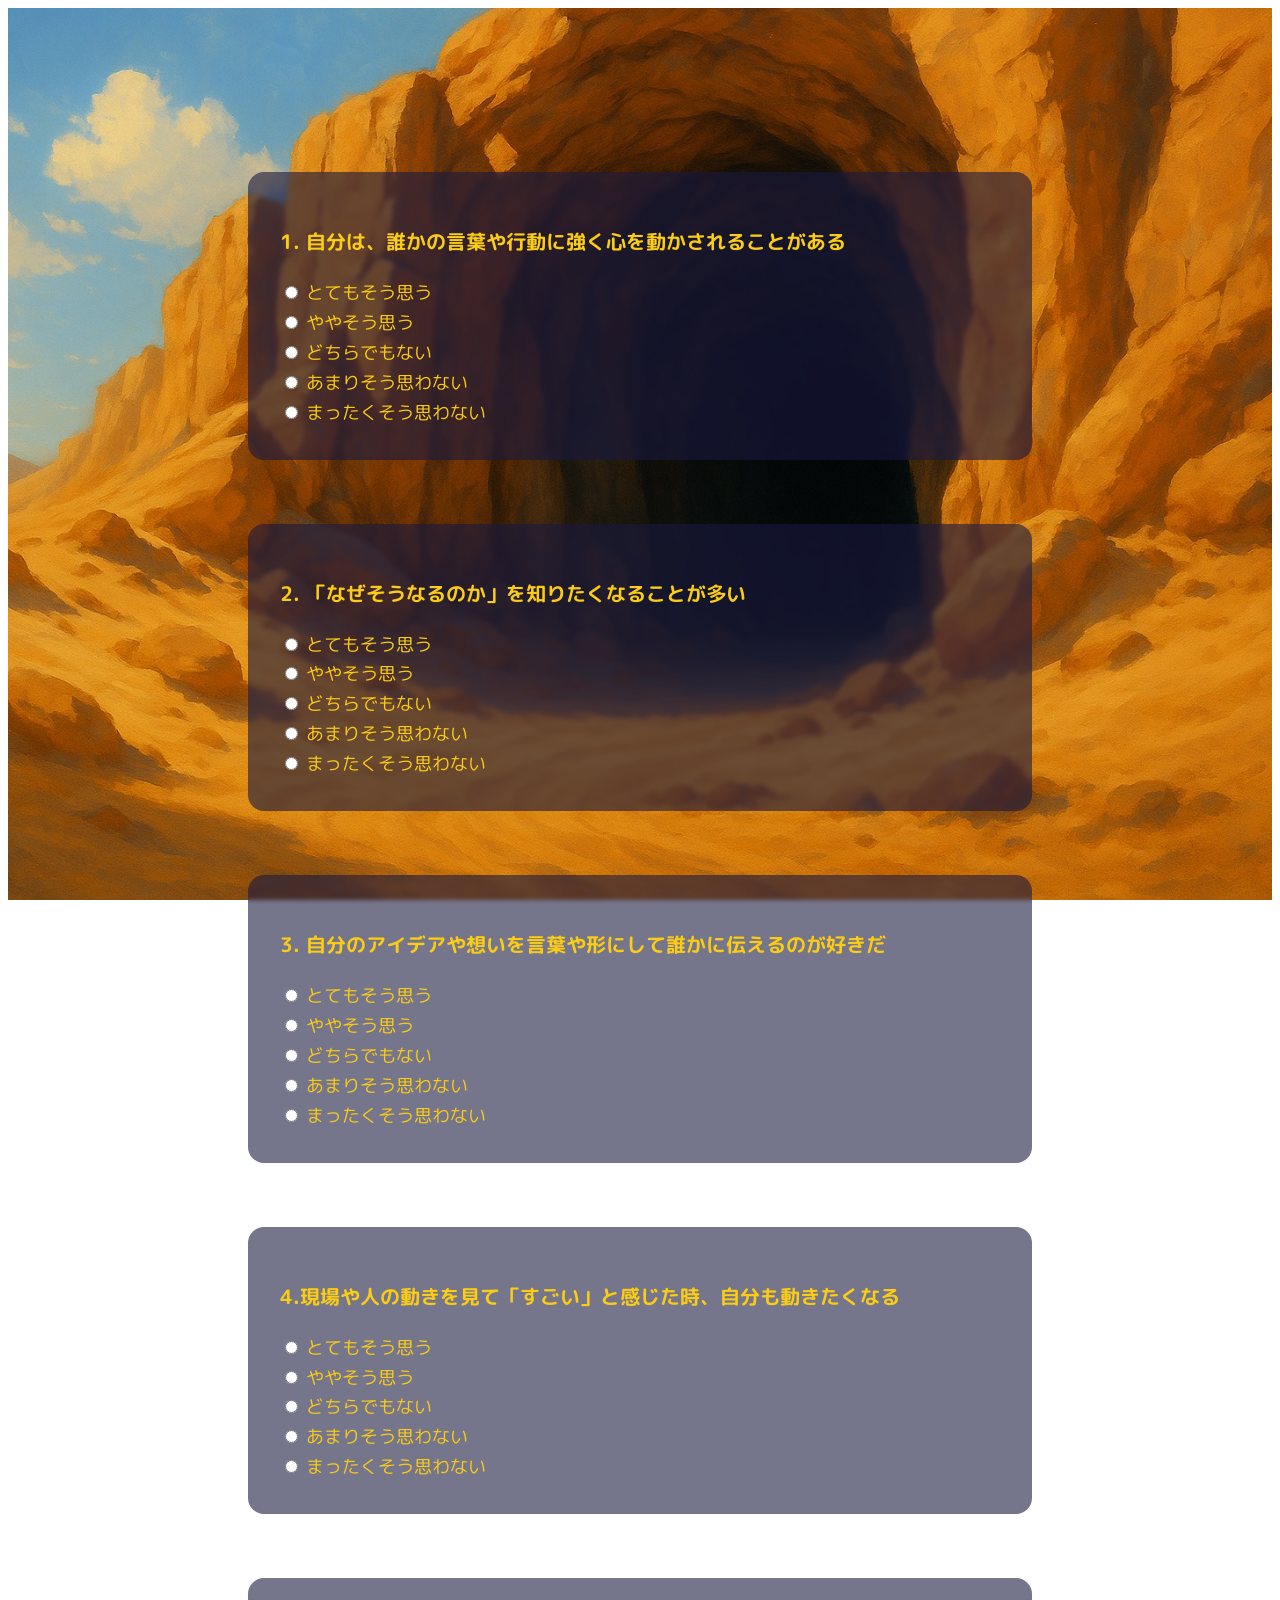
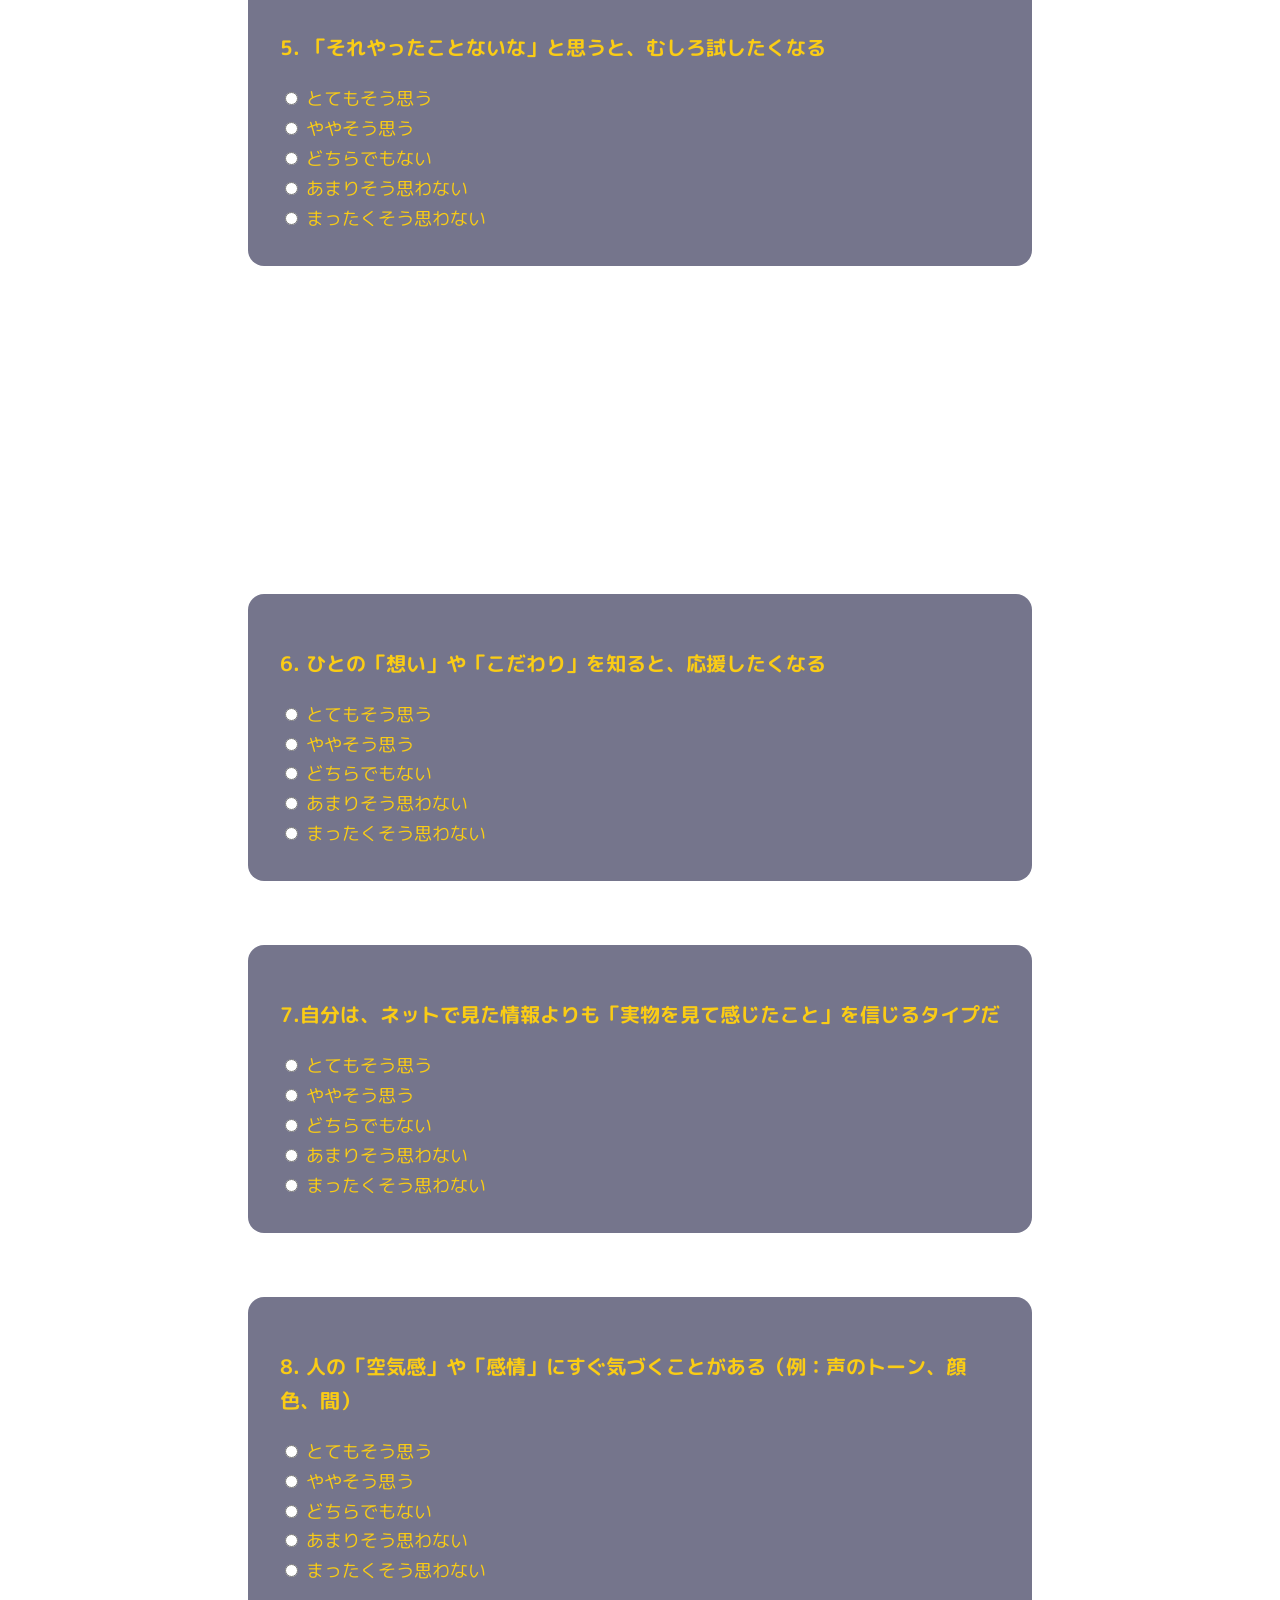
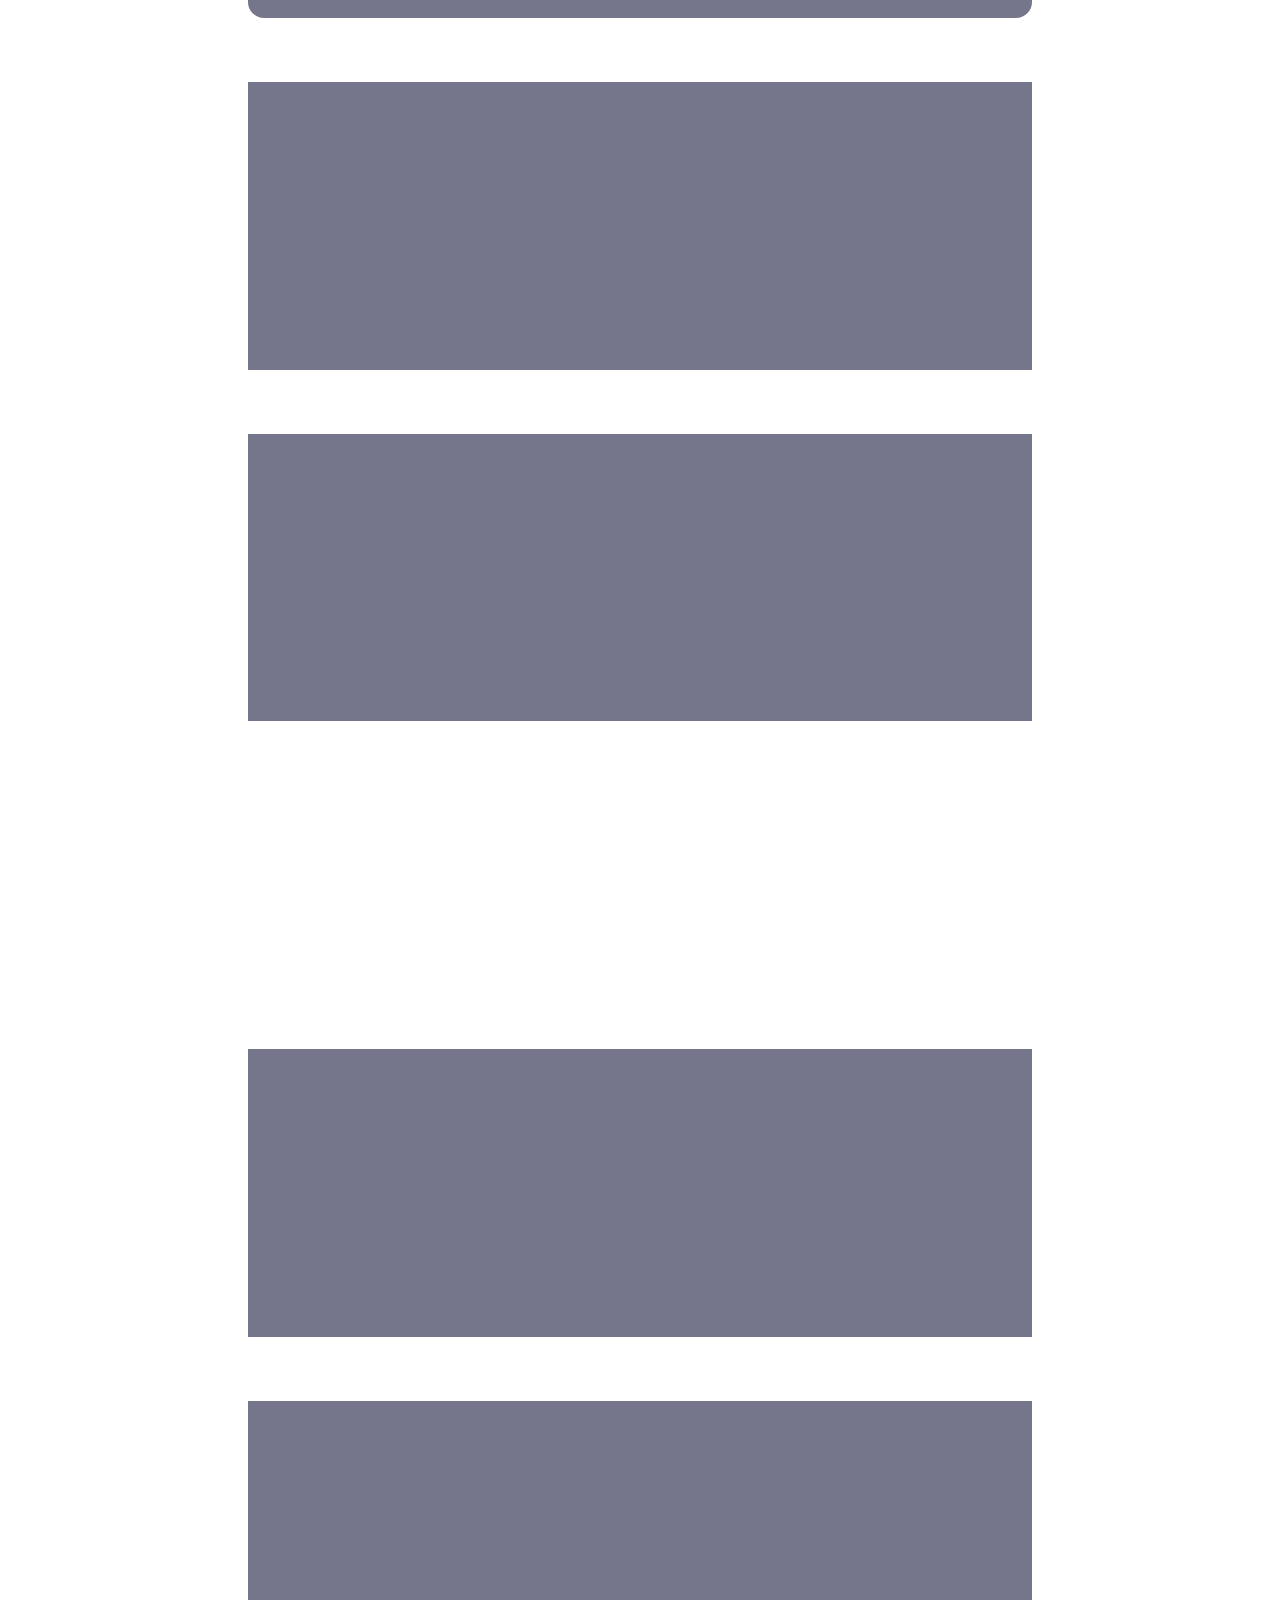
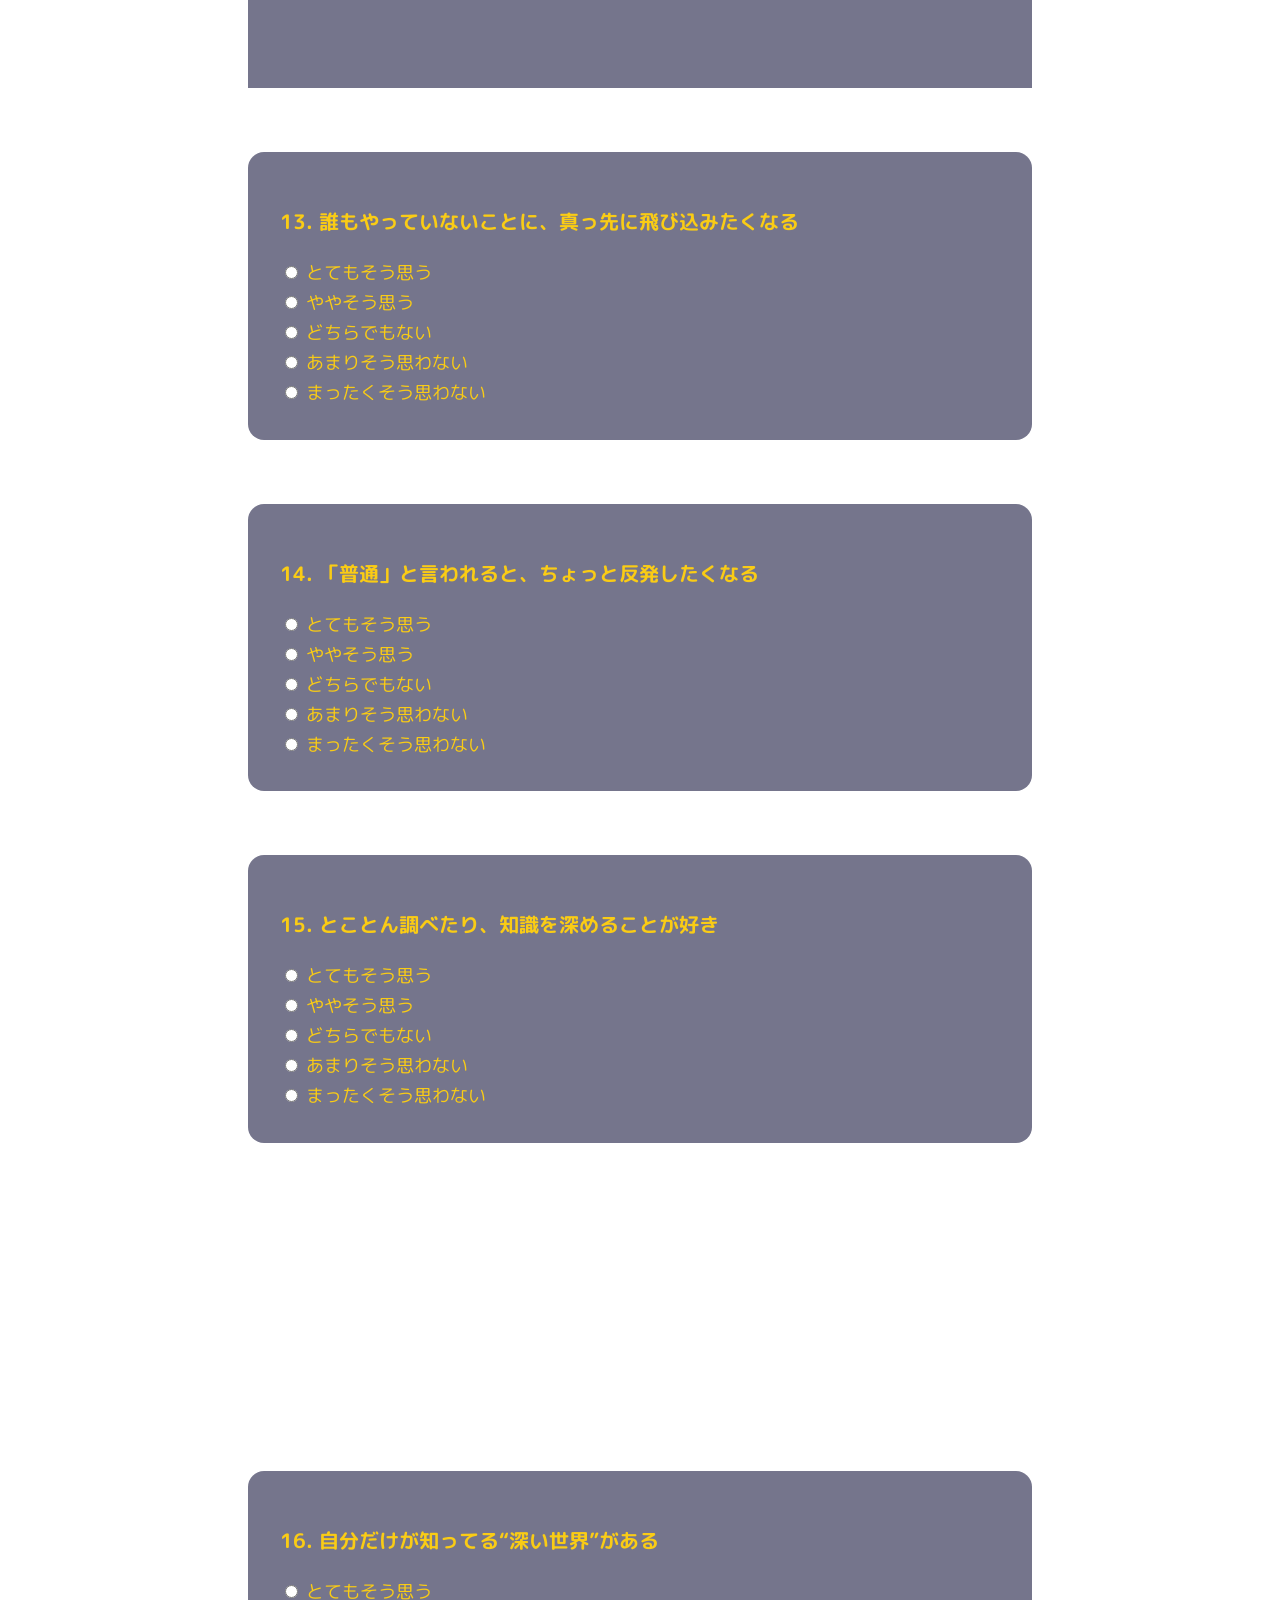
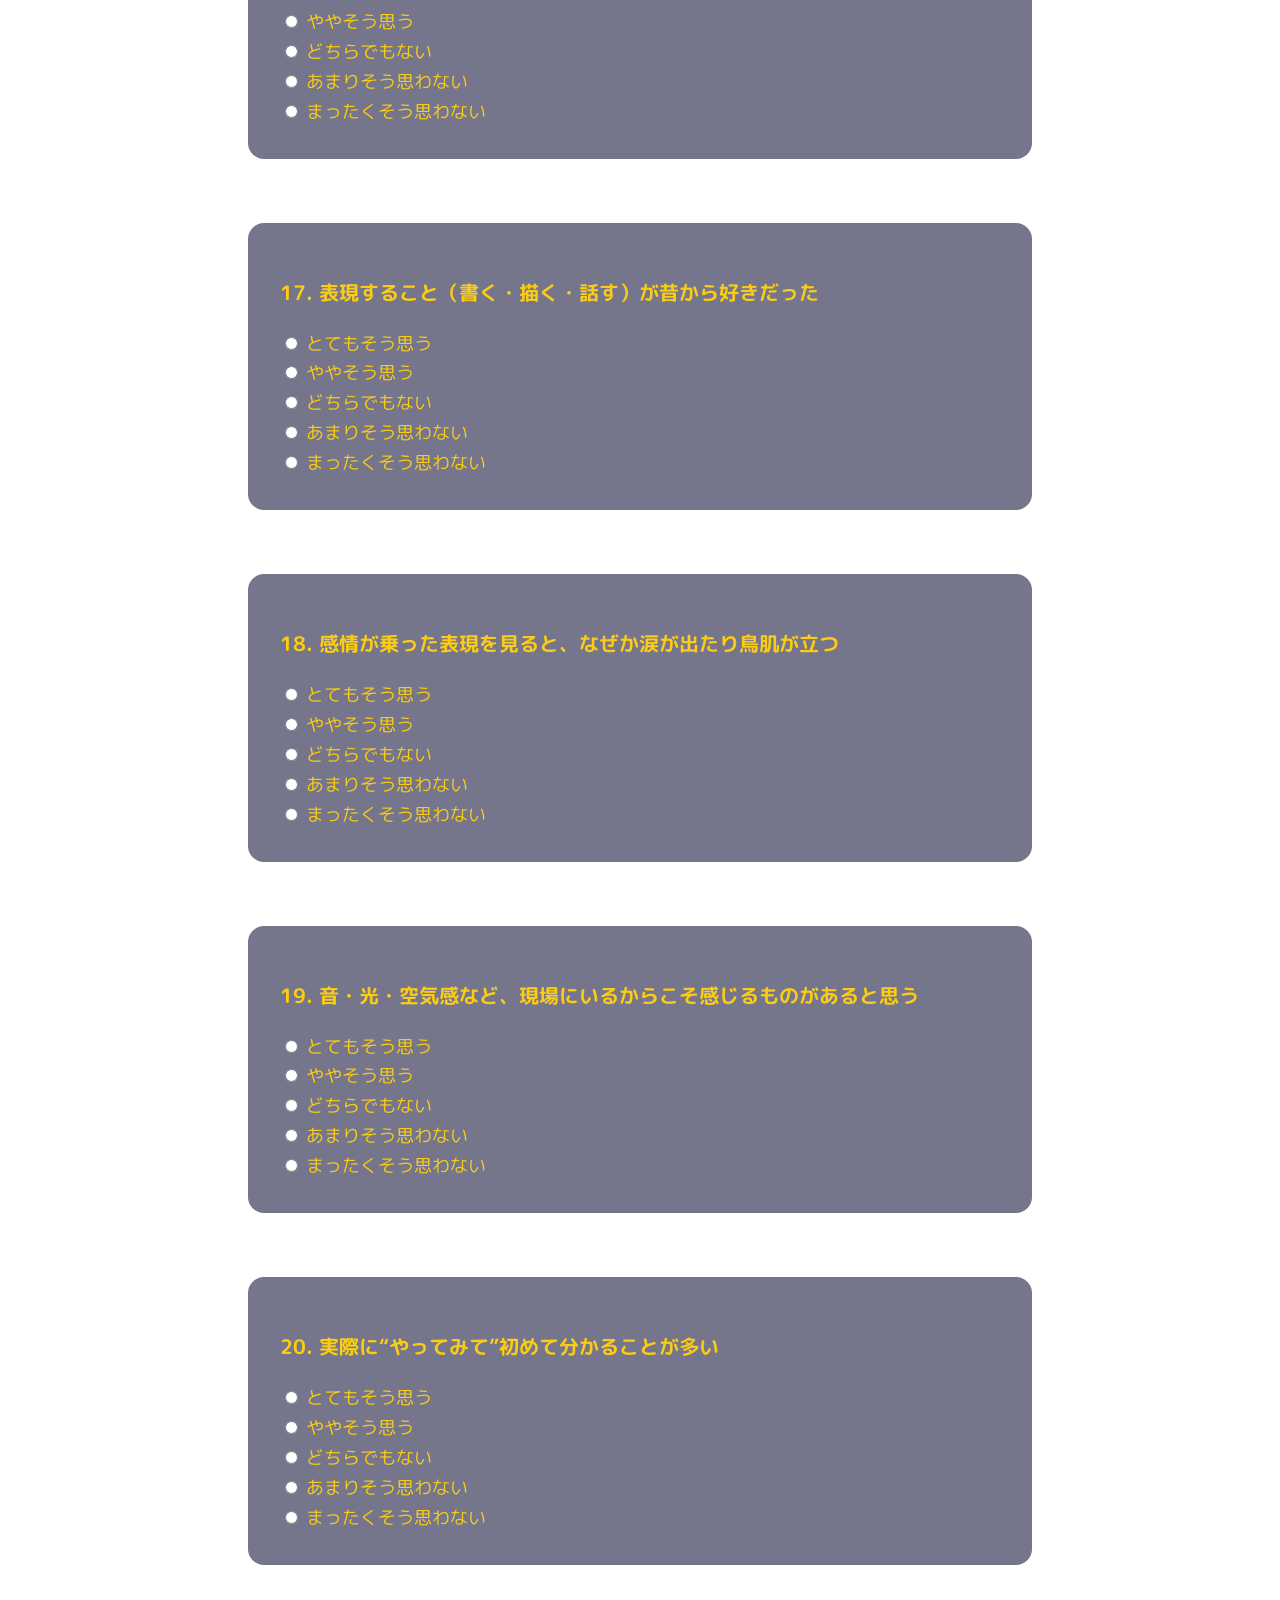
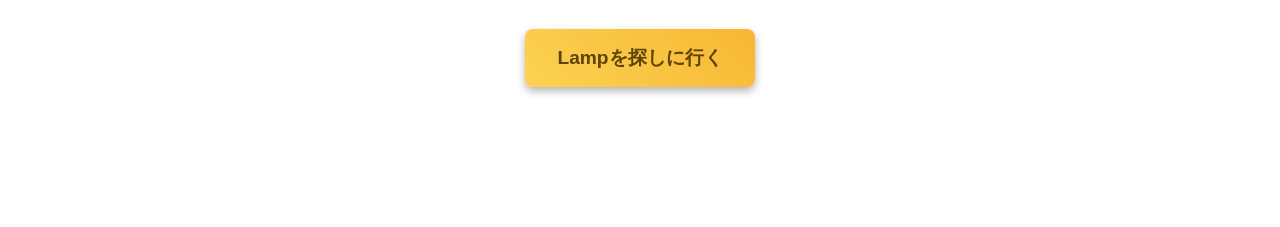
==== commit a4e5f80b: "fix:背景固定" ====
--- a/diagnosis/index.html
+++ b/diagnosis/index.html
@@ -9,7 +9,6 @@
     <title>診断</title>
   </head>
   <body>
-    <div id="bg"></div>
     <section
       class="bg layer1"
       data-bg="./../img/layer1.jpg"
--- a/css/diagnosis.css
+++ b/css/diagnosis.css
@@ -10,54 +10,38 @@
     background-position: center;
     background-repeat: no-repeat;
     background-attachment: fixed;
-    /* スクロール時にパララックスっぽく */
     color: white;
     padding: 100px 20px;
-    /* 中の質問分の余白 */
     min-height: 100vh;
 }
 
 .layer1 {
+    background-attachment: fixed;
     background-image: image-set(url('../img/layer1.jpg') 1x,
             url('../img/highres/layer1@2x.jpg') 2x,
             url('../img/highres/layer1@3x.jpg') 3x);
 }
 
 .layer2 {
+    background-attachment: fixed;
     background-image: image-set(url('../img/layer2.jpg') 1x,
             url('../img/highres/layer2@2x.jpg') 2x,
             url('../img/highres/layer2@3x.jpg') 3x);
 }
 
 .layer3 {
+    background-attachment: fixed;
     background-image: image-set(url('../img/layer3.jpg') 1x,
             url('../img/highres/layer3@2x.jpg') 2x,
             url('../img/highres/layer3@3x.jpg') 3x);
 }
 
 .layer4 {
+    background-attachment: fixed;
     background-image: image-set(url('../img/layer4.jpg') 1x,
             url('../img/highres/layer4@2x.jpg') 2x,
             url('../img/highres/layer4@3x.jpg') 3x);
 }
-
-/* 各Layerに対応する背景画像 */
-.layer1 {
-    background-image: url('../img/layer1.jpg');
-}
-
-.layer2 {
-    background-image: url('../img/layer2.jpg');
-}
-
-.layer3 {
-    background-image: url('../img/layer3.jpg');
-}
-
-.layer4 {
-    background-image: url('../img/layer4.jpg');
-}
-
 
 .question {
     margin: 4rem auto;
@@ -125,20 +109,3 @@
         background-attachment: scroll !important;
     }
 }
-
-#bg {
-    position: fixed;
-    top: 0;
-    left: 0;
-    width: 100vw;
-    height: 100vh;
-    background-size: cover;
-    background-position: center;
-    background-repeat: no-repeat;
-    z-index: -1;
-}
-
-/* section.bg は元々の CSS 背景をクリア */
-section.bg {
-    background: none !important;
-}
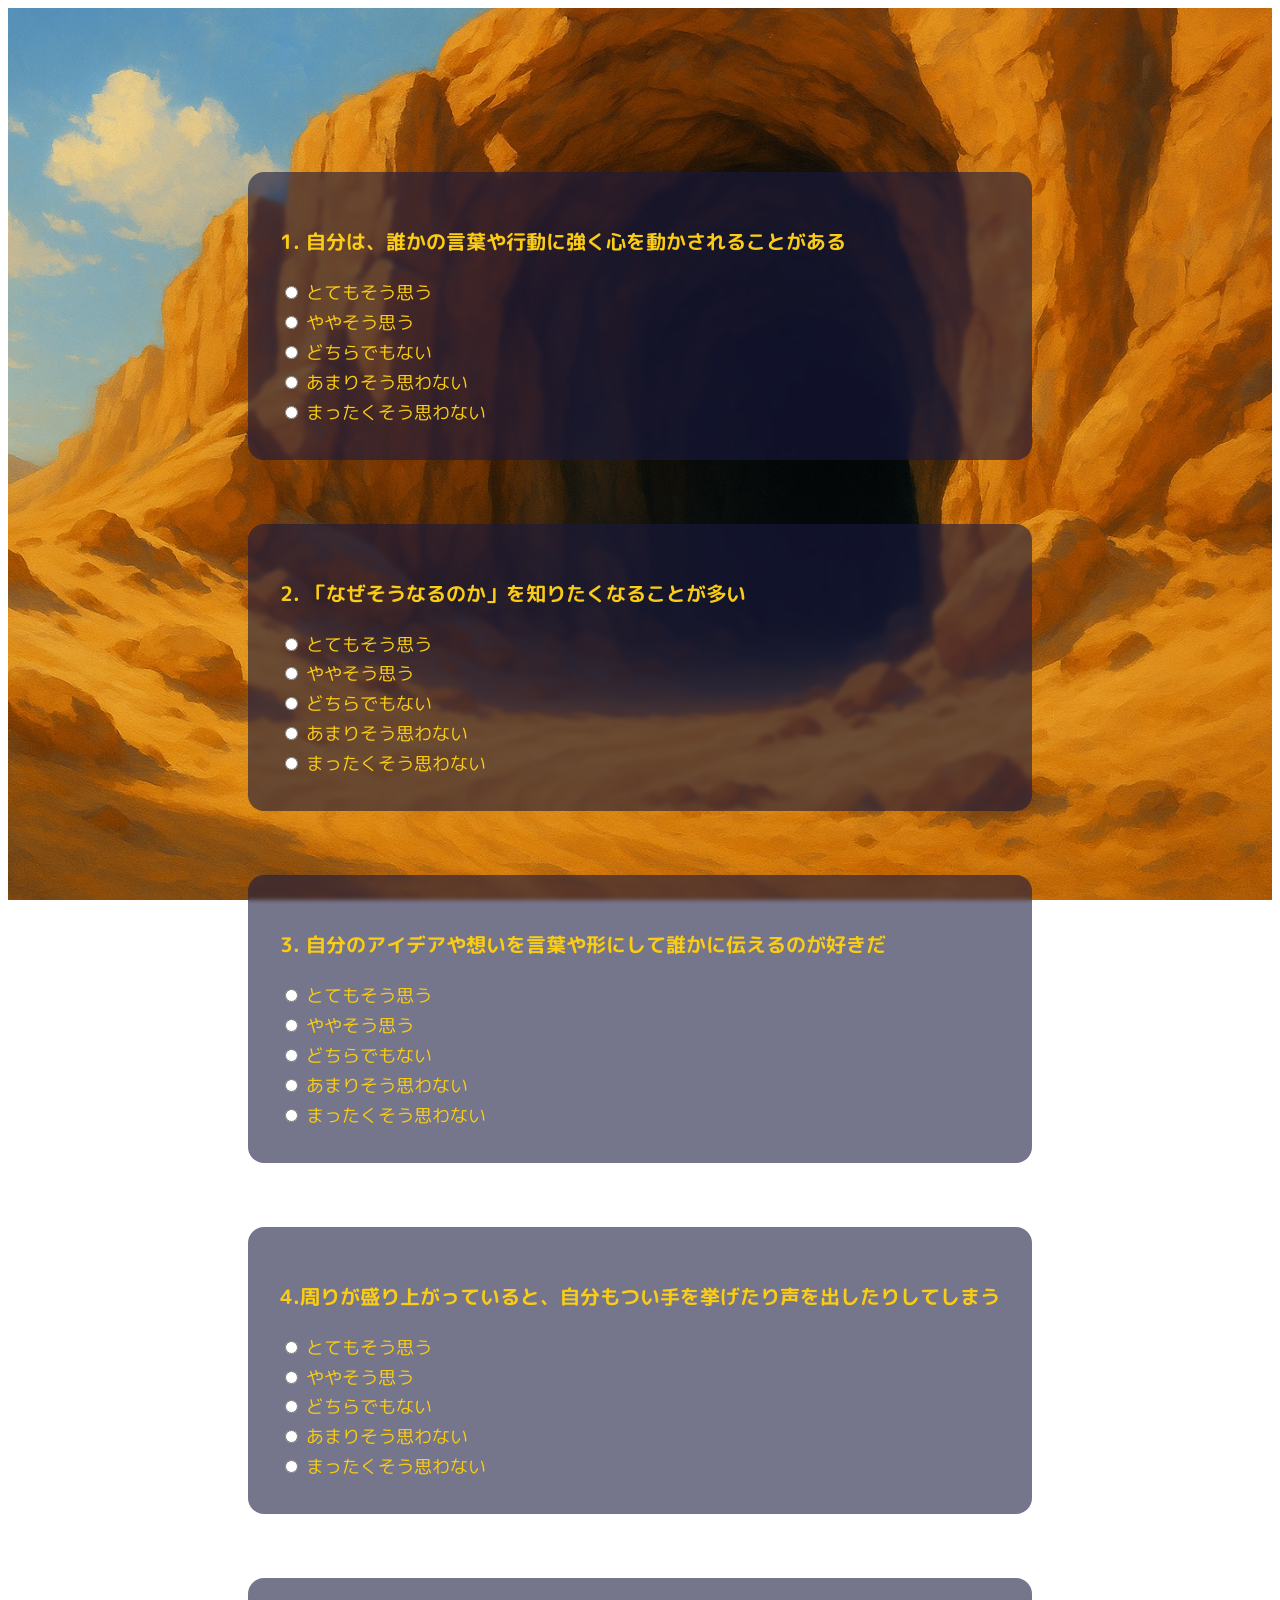
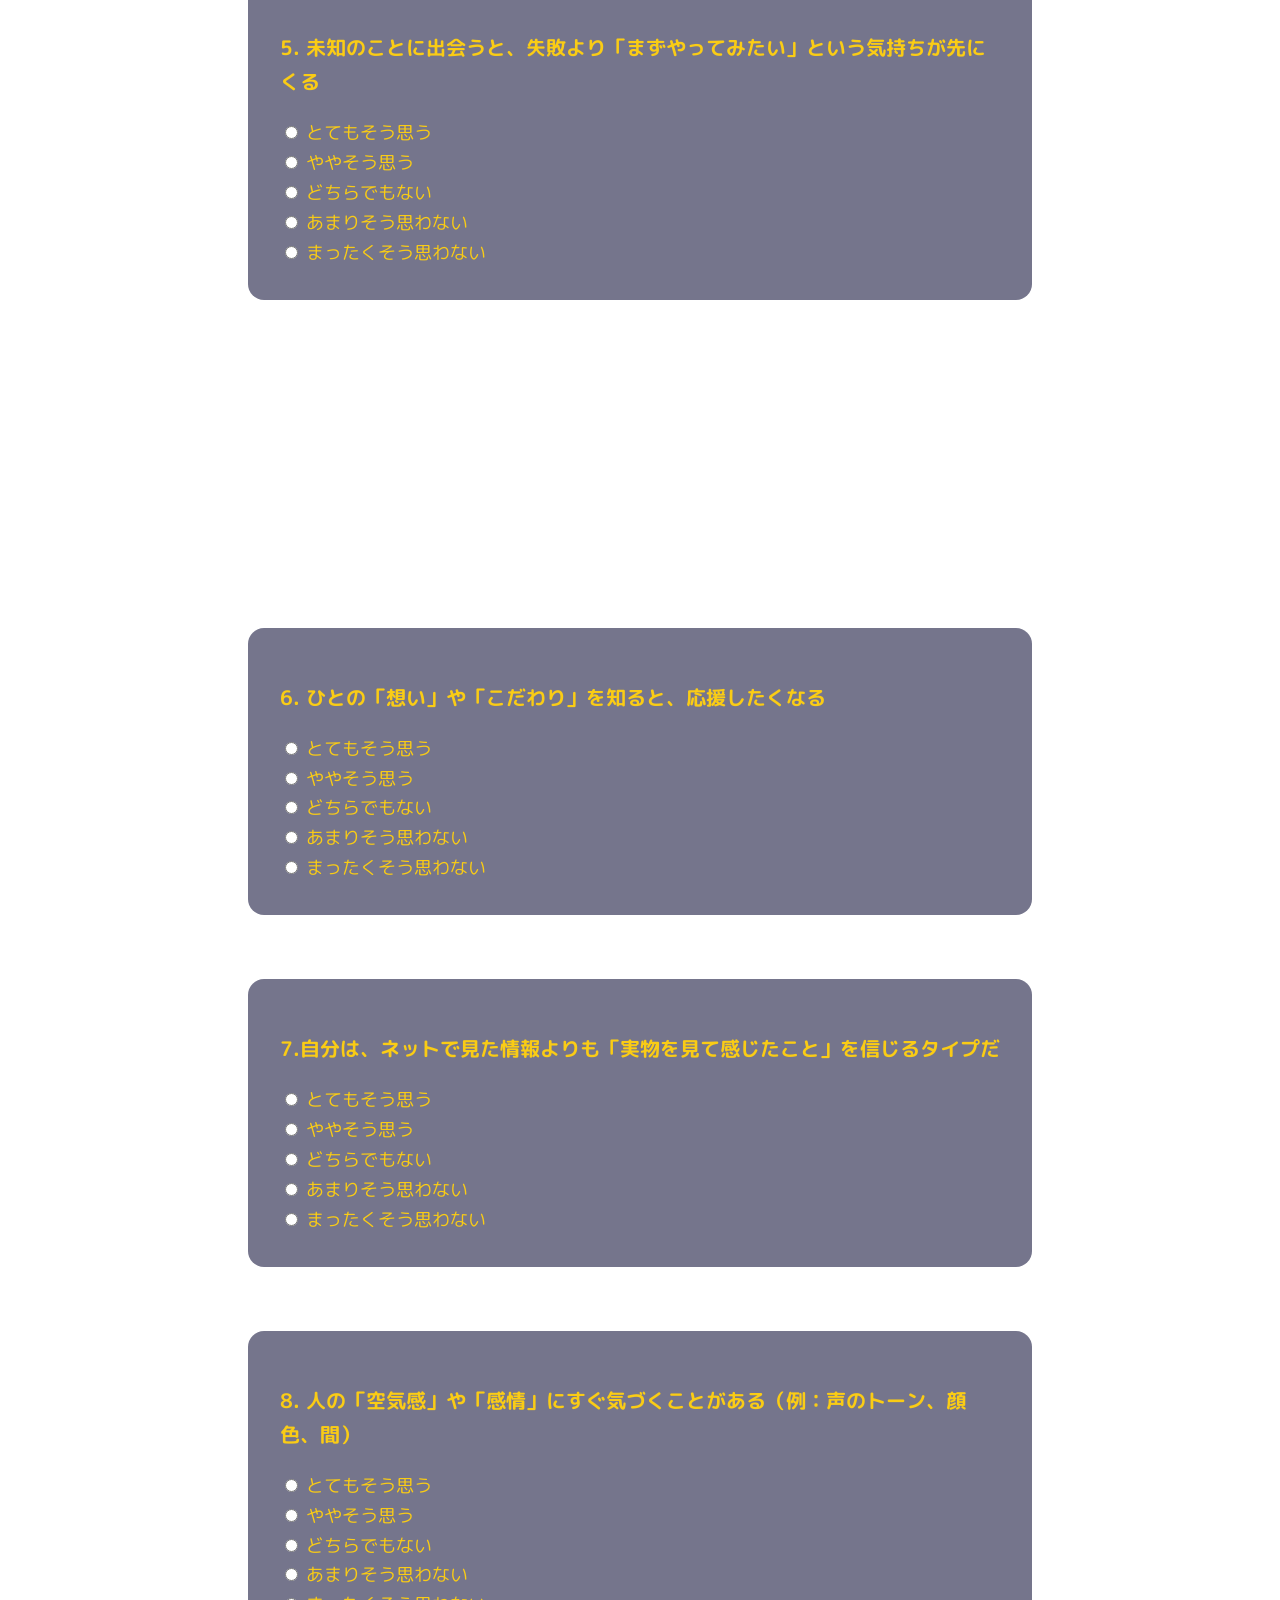
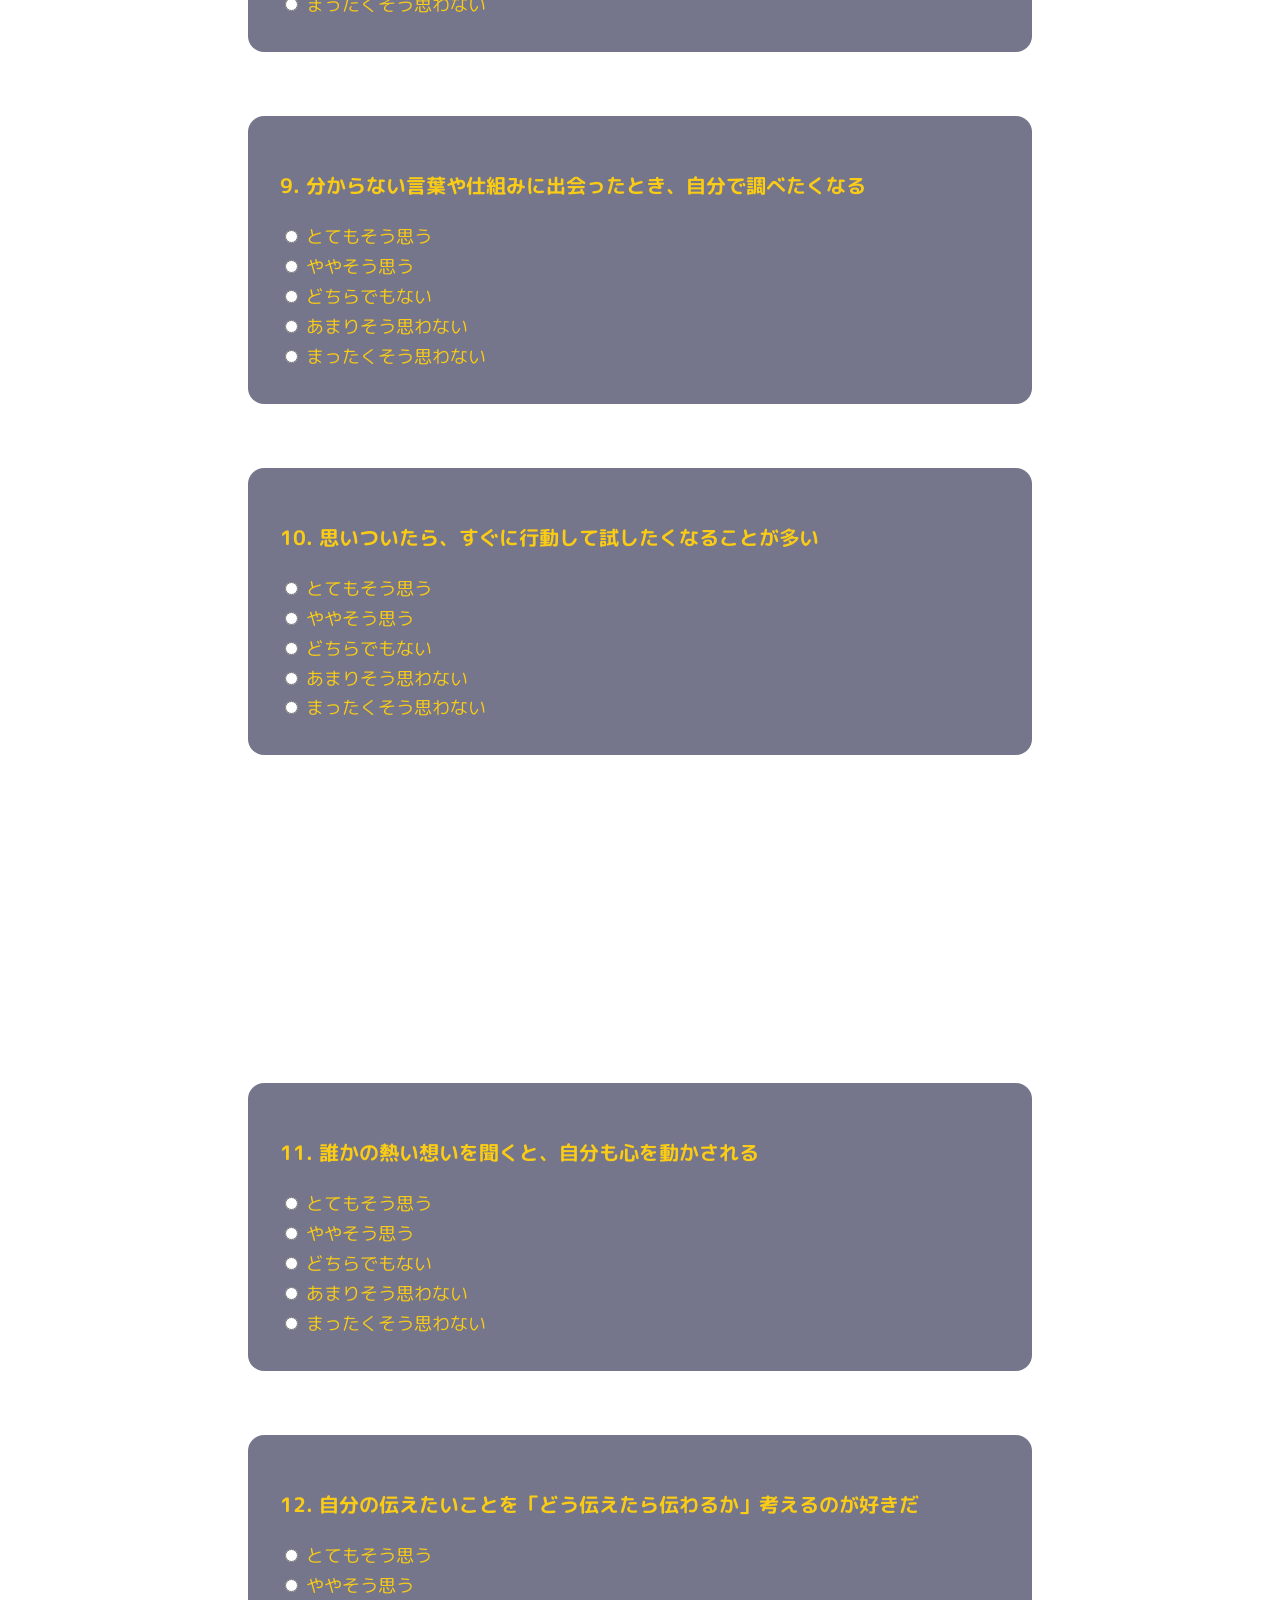
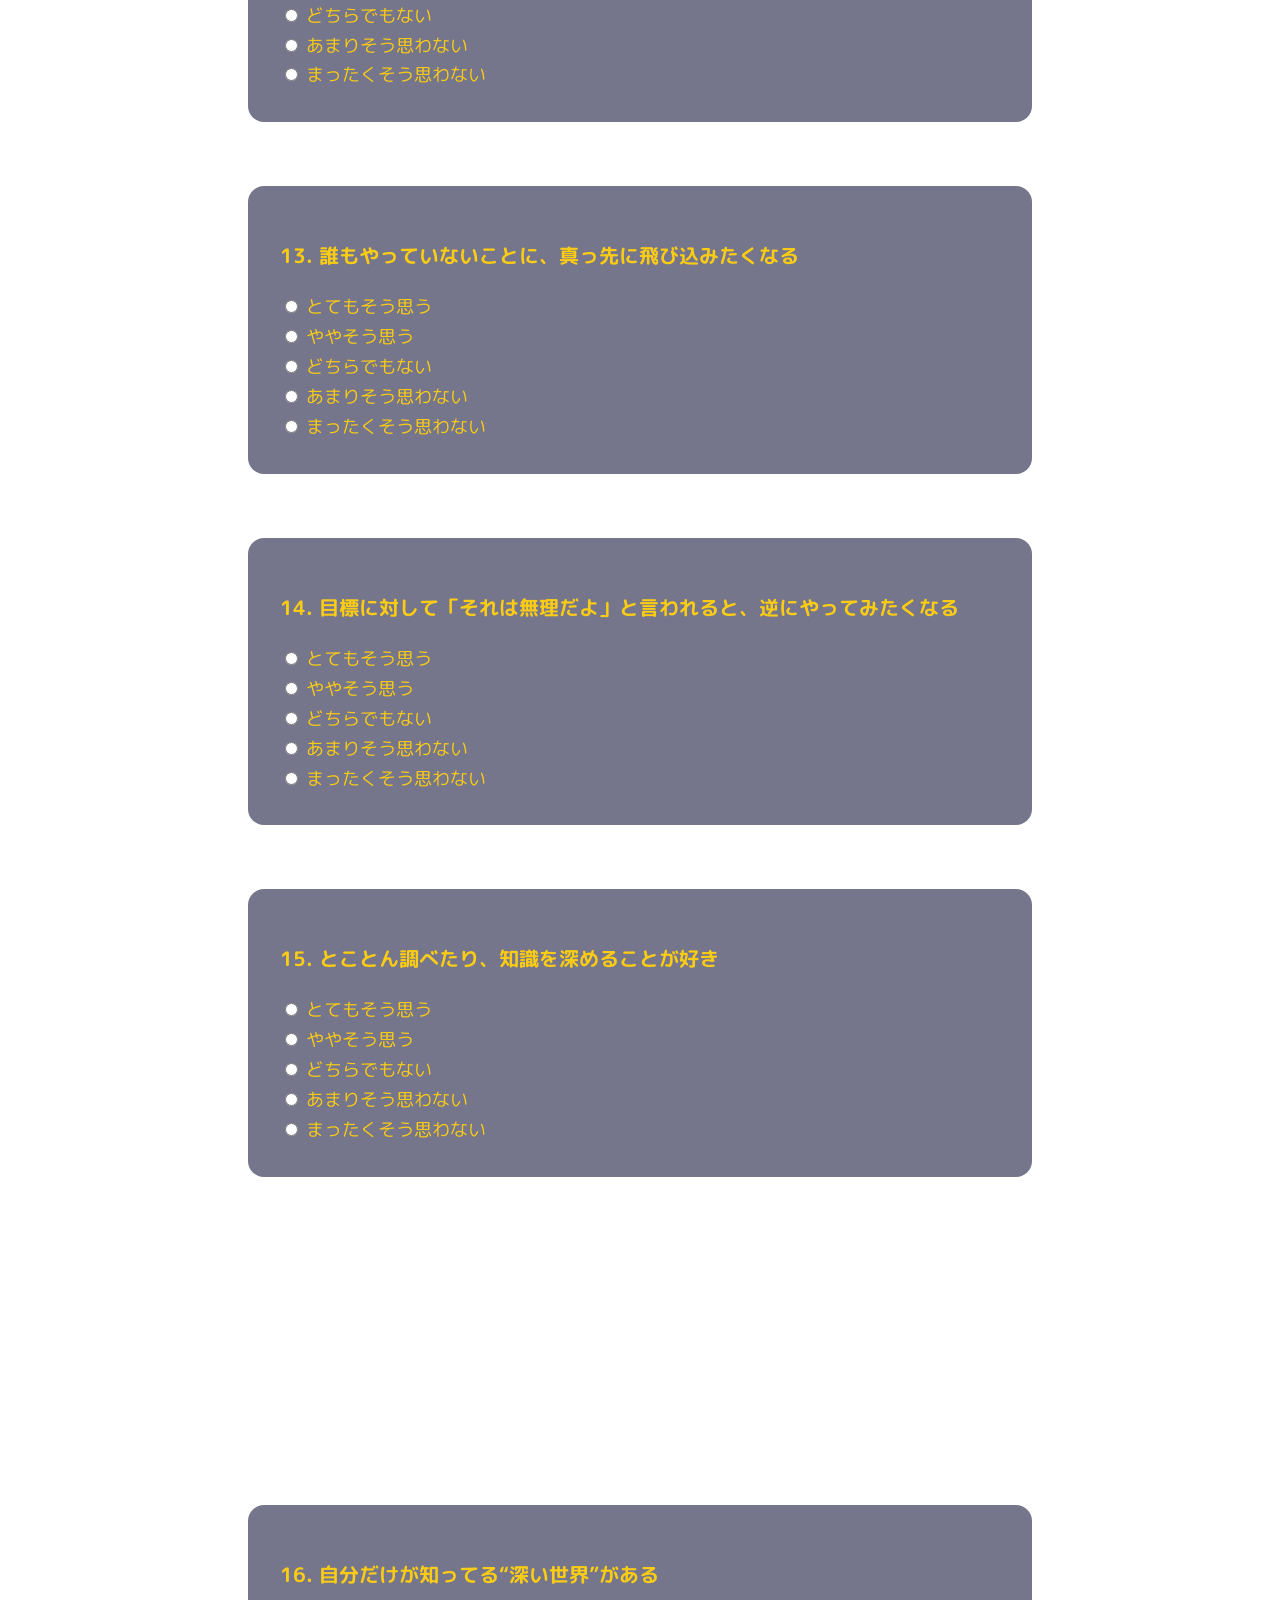
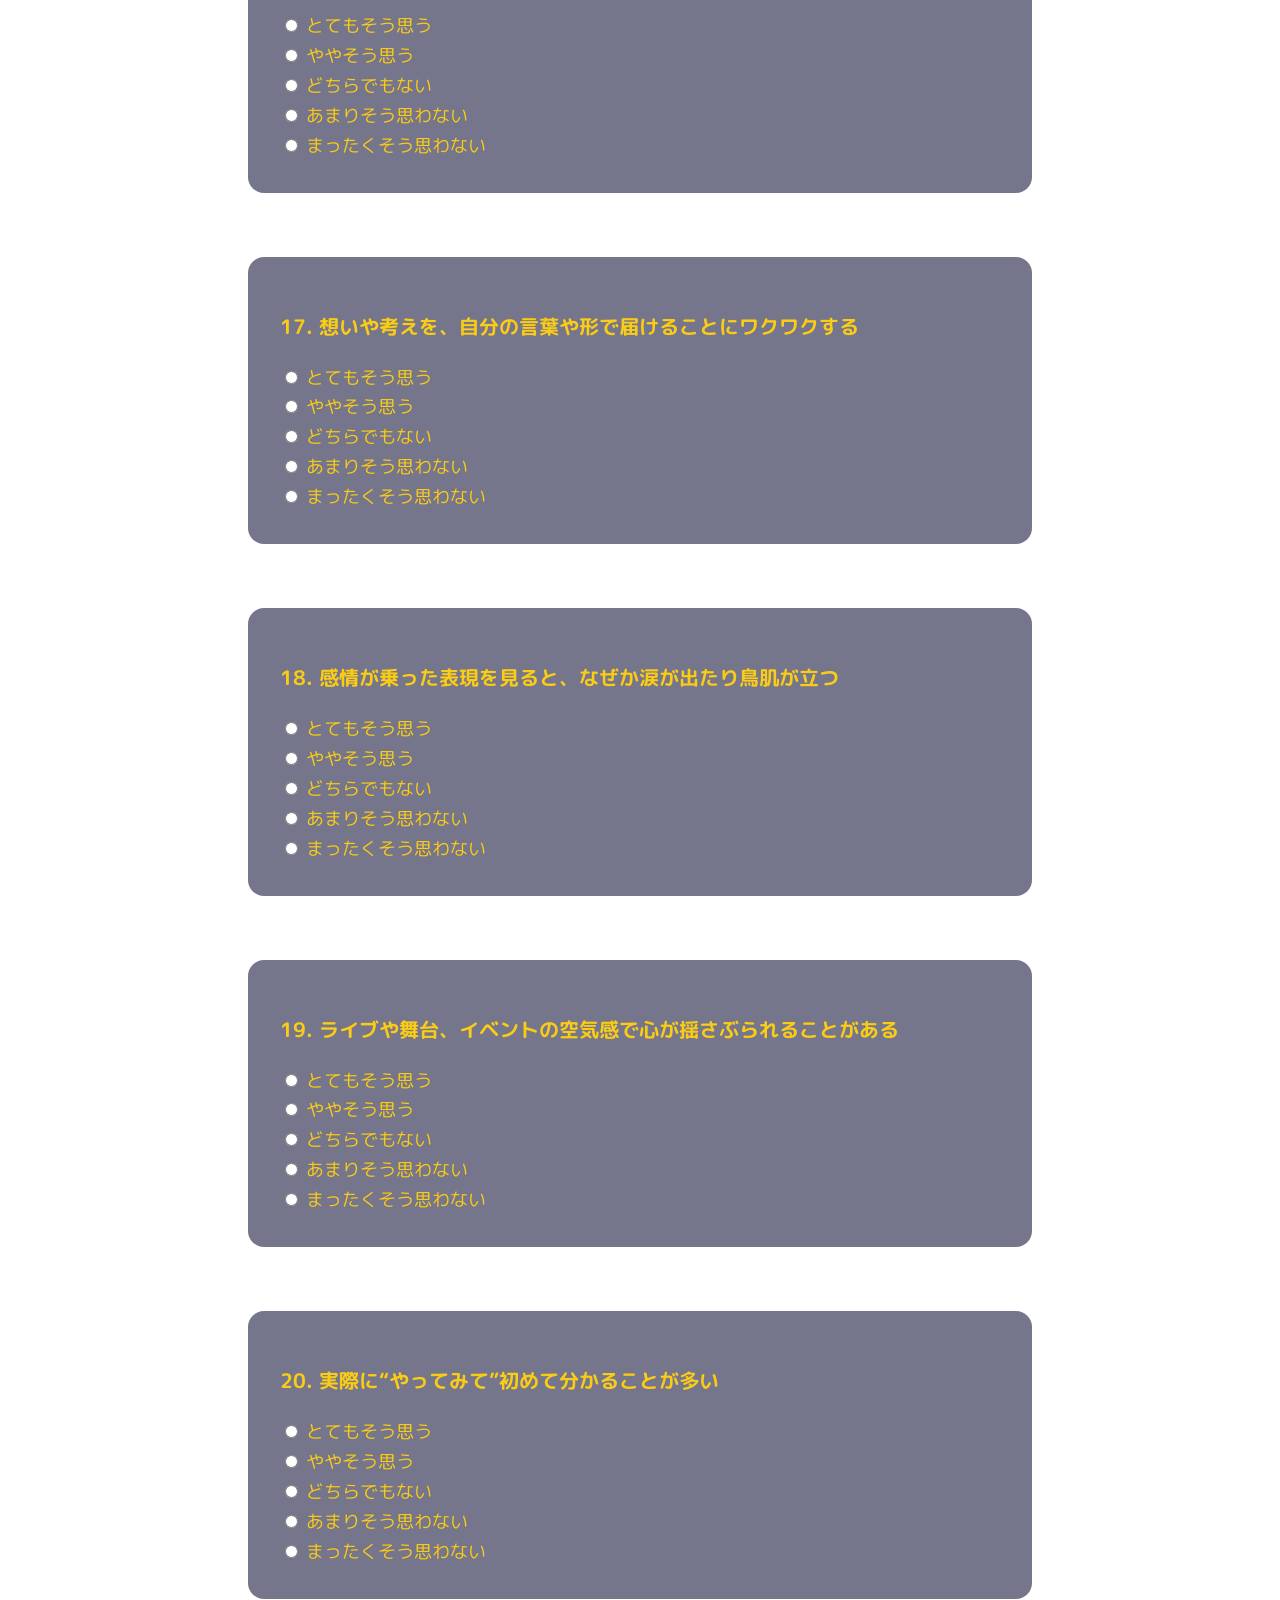
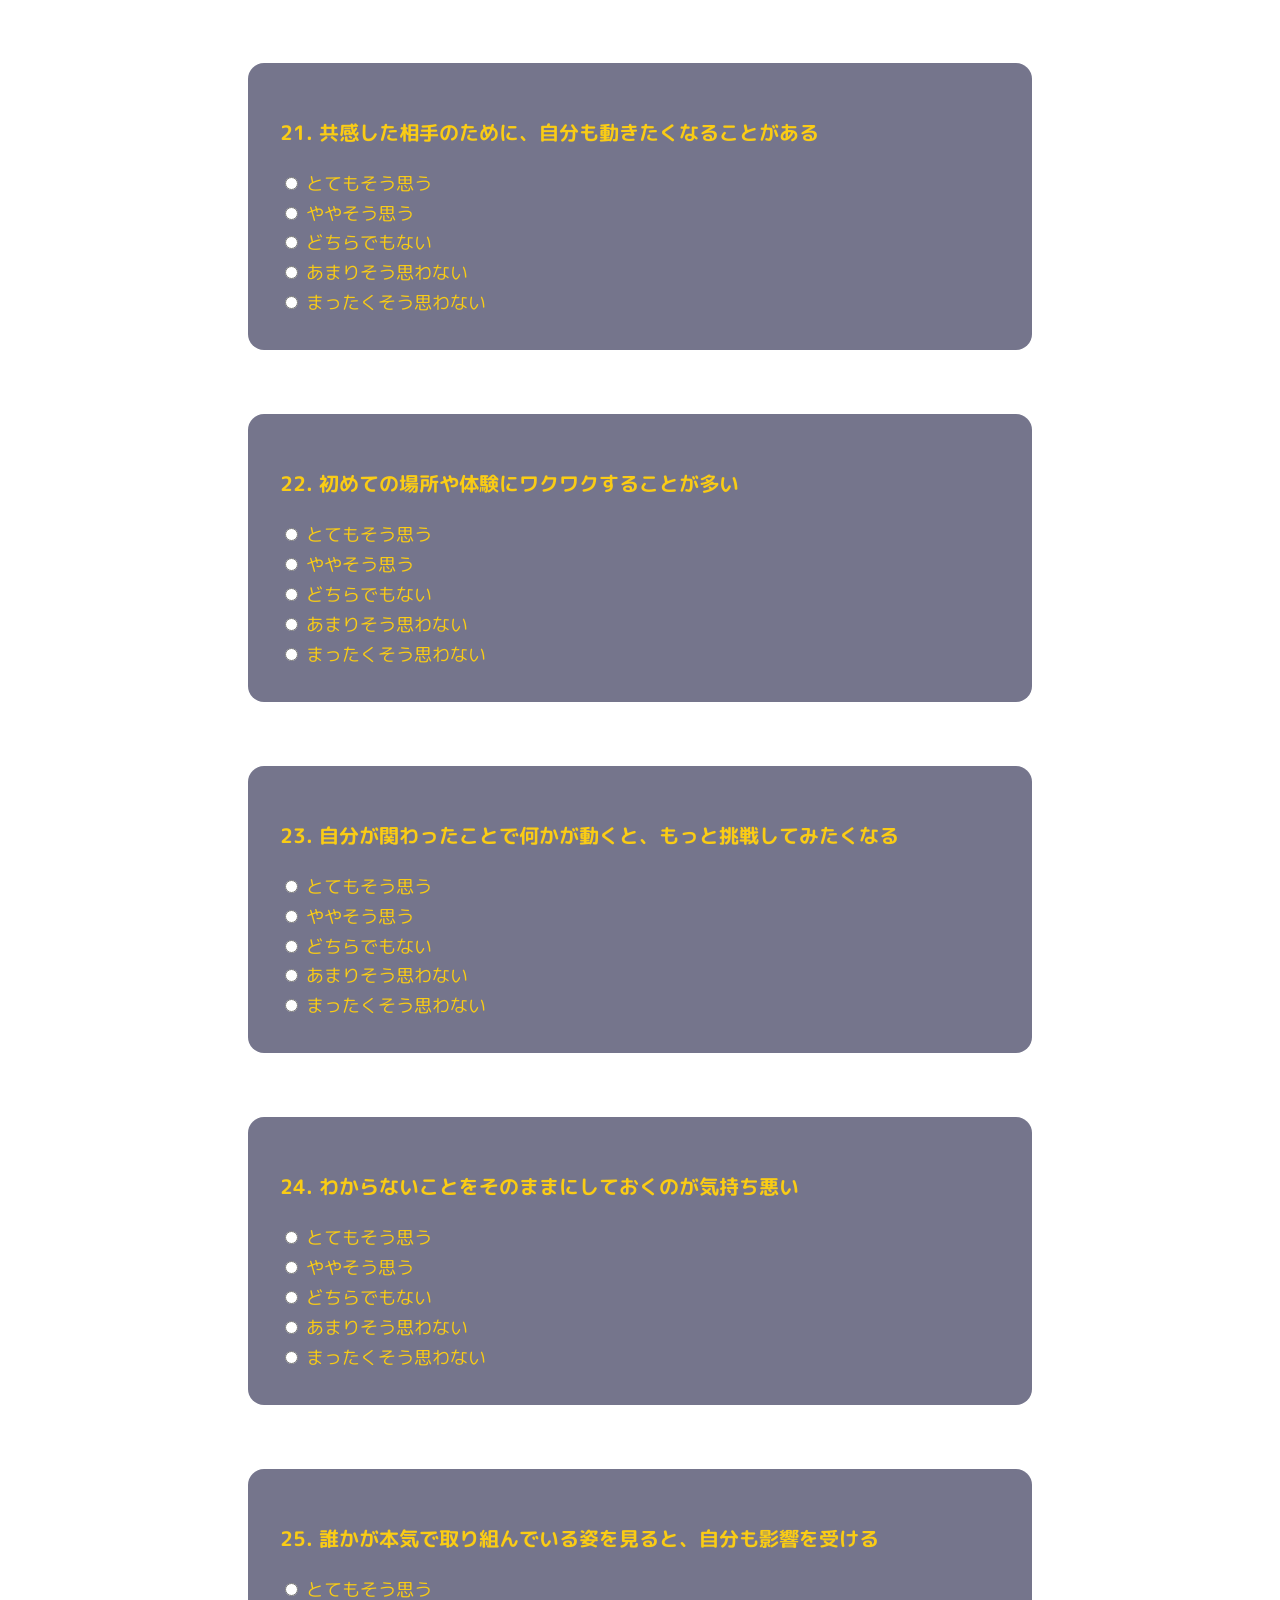
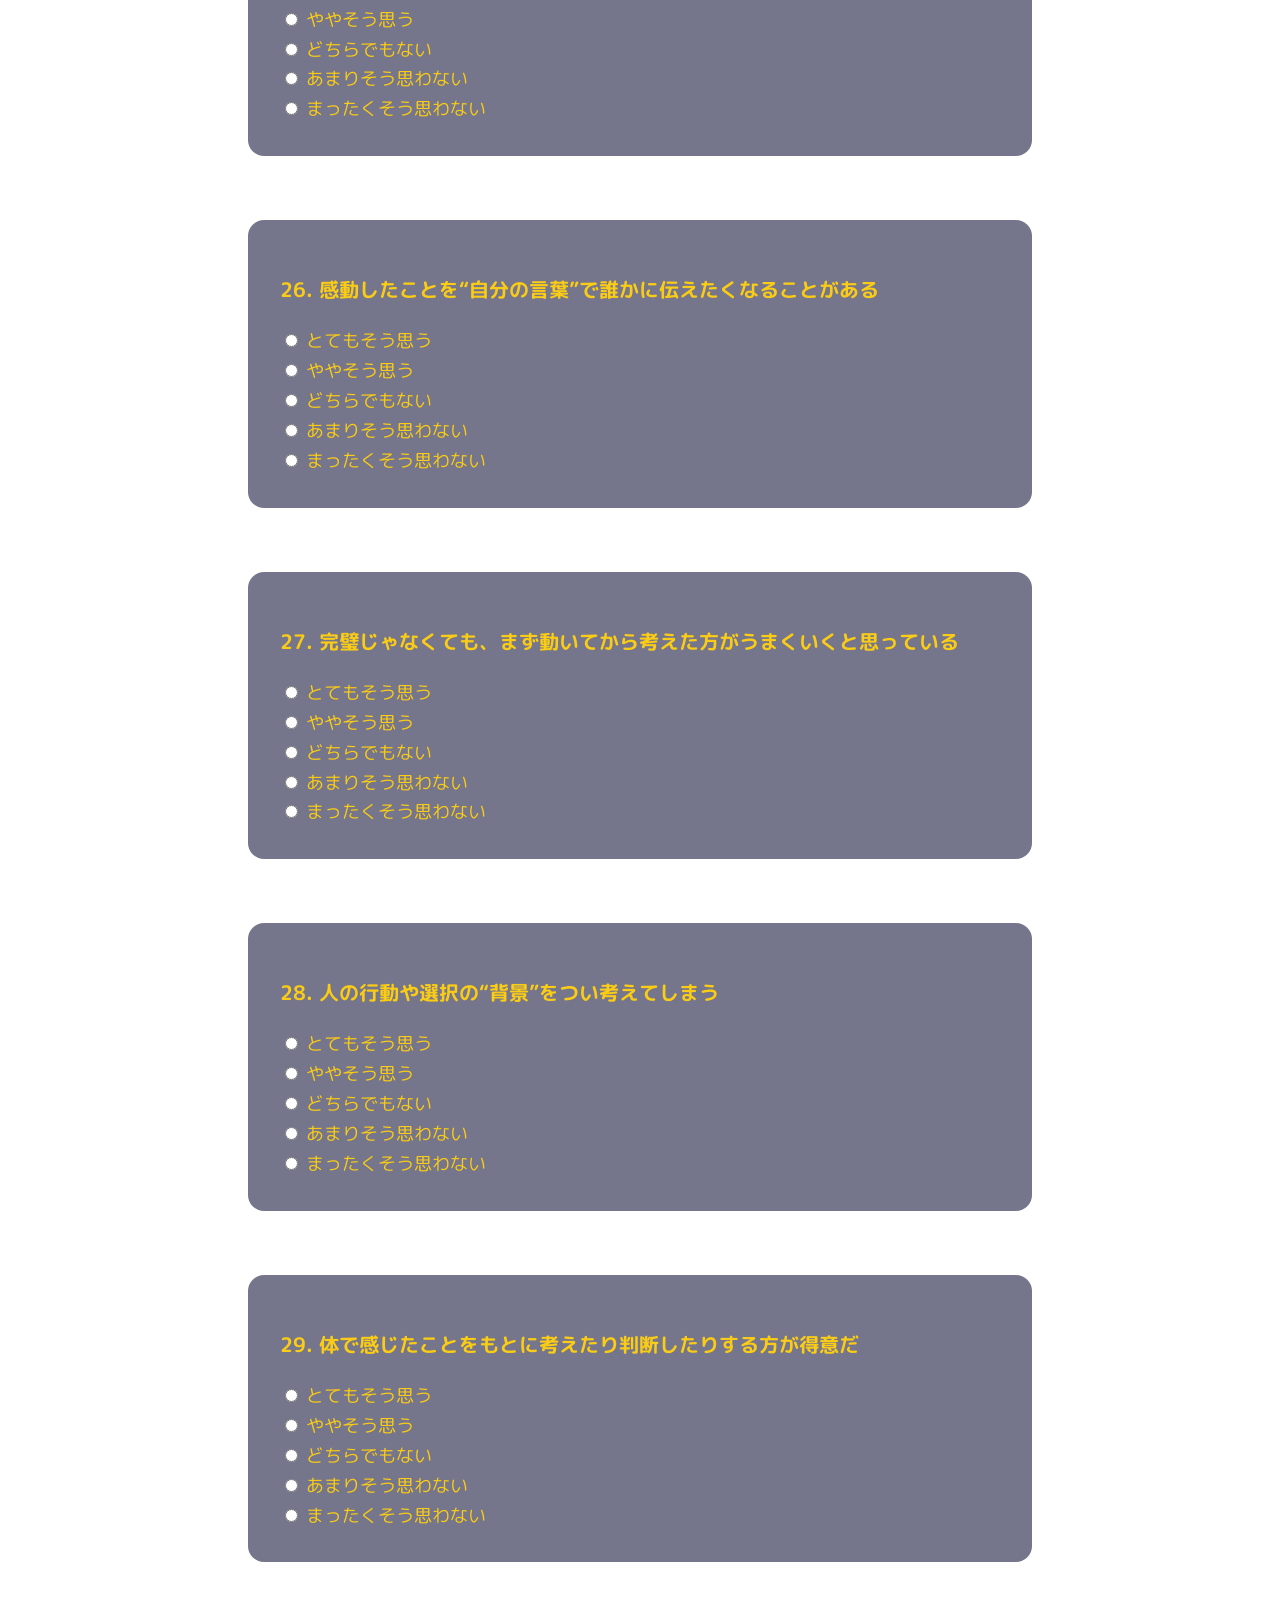
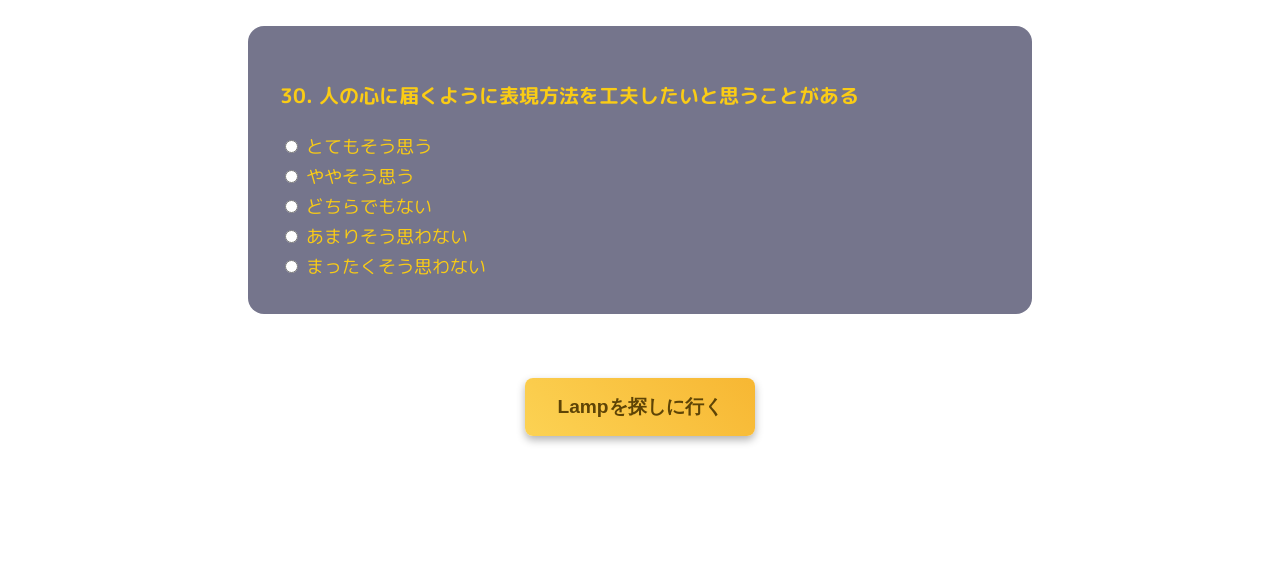
==== commit f21a1a01: "fix:色々とフィードバック踏まえて修正" ====
--- a/diagnosis/index.html
+++ b/diagnosis/index.html
@@ -45,7 +45,9 @@
       </div>
 
       <div class="question" data-index="3" data-category="体験型">
-        <p>4.現場や人の動きを見て「すごい」と感じた時、自分も動きたくなる</p>
+        <p>
+          4.周りが盛り上がっていると、自分もつい手を挙げたり声を出したりしてしまう
+        </p>
         <div class="choices"></div>
         <div
           id="error-q3"
@@ -55,7 +57,10 @@
       </div>
 
       <div class="question" data-index="4" data-category="挑戦型">
-        <p>5. 「それやったことないな」と思うと、むしろ試したくなる</p>
+        <p>
+          5.
+          未知のことに出会うと、失敗より「まずやってみたい」という気持ちが先にくる
+        </p>
         <div class="choices"></div>
         <div
           id="error-q4"
@@ -115,7 +120,7 @@
       </div>
 
       <div class="question" data-index="9" data-category="挑戦型">
-        <p>10. 「これ、やってみたらどうなるだろう」と考えるのが好き</p>
+        <p>10. 思いついたら、すぐに行動して試したくなることが多い</p>
         <div class="choices"></div>
         <div
           id="error-q9"
@@ -140,7 +145,7 @@
       </div>
 
       <div class="question" data-index="11" data-category="表現型">
-        <p>12. 1人の時間より、誰かと一緒に動いているときにやる気が出る</p>
+        <p>12. 自分の伝えたいことを「どう伝えたら伝わるか」考えるのが好きだ</p>
         <div class="choices"></div>
         <div
           id="error-q11"
@@ -160,7 +165,9 @@
       </div>
 
       <div class="question" data-index="13" data-category="挑戦型">
-        <p>14. 「普通」と言われると、ちょっと反発したくなる</p>
+        <p>
+          14. 目標に対して「それは無理だよ」と言われると、逆にやってみたくなる
+        </p>
         <div class="choices"></div>
         <div
           id="error-q13"
@@ -195,7 +202,7 @@
       </div>
 
       <div class="question" data-index="16" data-category="表現型">
-        <p>17. 表現すること（書く・描く・話す）が昔から好きだった</p>
+        <p>17. 想いや考えを、自分の言葉や形で届けることにワクワクする</p>
         <div class="choices"></div>
         <div
           id="error-q16"
@@ -215,7 +222,7 @@
       </div>
 
       <div class="question" data-index="18" data-category="体験型">
-        <p>19. 音・光・空気感など、現場にいるからこそ感じるものがあると思う</p>
+        <p>19. ライブや舞台、イベントの空気感で心が揺さぶられることがある</p>
         <div class="choices"></div>
         <div
           id="error-q18"
@@ -233,6 +240,109 @@
           style="color: red; display: none"
         ></div>
       </div>
+
+      <div class="question" data-index="20" data-category="共鳴型">
+        <p>21. 共感した相手のために、自分も動きたくなることがある</p>
+        <div class="choices"></div>
+        <div
+          id="error-q20"
+          class="error"
+          style="color: red; display: none"
+        ></div>
+      </div>
+
+      <div class="question" data-index="21" data-category="体験型">
+        <p>22. 初めての場所や体験にワクワクすることが多い</p>
+        <div class="choices"></div>
+        <div
+          id="error-q21"
+          class="error"
+          style="color: red; display: none"
+        ></div>
+      </div>
+
+      <div class="question" data-index="22" data-category="挑戦型">
+        <p>23. 自分が関わったことで何かが動くと、もっと挑戦してみたくなる</p>
+        <div class="choices"></div>
+        <div
+          id="error-q22"
+          class="error"
+          style="color: red; display: none"
+        ></div>
+      </div>
+
+      <div class="question" data-index="23" data-category="探究型">
+        <p>24. わからないことをそのままにしておくのが気持ち悪い</p>
+        <div class="choices"></div>
+        <div
+          id="error-q23"
+          class="error"
+          style="color: red; display: none"
+        ></div>
+      </div>
+
+      <div class="question" data-index="24" data-category="共鳴型">
+        <p>25. 誰かが本気で取り組んでいる姿を見ると、自分も影響を受ける</p>
+        <div class="choices"></div>
+        <div
+          id="error-q24"
+          class="error"
+          style="color: red; display: none"
+        ></div>
+      </div>
+
+      <div class="question" data-index="25" data-category="表現型">
+        <p>26. 感動したことを“自分の言葉”で誰かに伝えたくなることがある</p>
+        <div class="choices"></div>
+        <div
+          id="error-q25"
+          class="error"
+          style="color: red; display: none"
+        ></div>
+      </div>
+
+      <div class="question" data-index="26" data-category="挑戦型">
+        <p>
+          27. 完璧じゃなくても、まず動いてから考えた方がうまくいくと思っている
+        </p>
+        <div class="choices"></div>
+        <div
+          id="error-q26"
+          class="error"
+          style="color: red; display: none"
+        ></div>
+      </div>
+
+      <div class="question" data-index="27" data-category="探究型">
+        <p>28. 人の行動や選択の“背景”をつい考えてしまう</p>
+        <div class="choices"></div>
+        <div
+          id="error-q27"
+          class="error"
+          style="color: red; display: none"
+        ></div>
+      </div>
+
+      <div class="question" data-index="28" data-category="体験型">
+        <p>29. 体で感じたことをもとに考えたり判断したりする方が得意だ</p>
+        <div class="choices"></div>
+        <div
+          id="error-q28"
+          class="error"
+          style="color: red; display: none"
+        ></div>
+      </div>
+
+      <div class="question" data-index="29" data-category="表現型">
+        <p>30. 人の心に届くように表現方法を工夫したいと思うことがある</p>
+        <div class="choices"></div>
+        <div
+          id="error-q29"
+          class="error"
+          style="color: red; display: none"
+        ></div>
+      </div>
+
       <button id="end-diagnosis" type="button">Lampを探しに行く</button>
     </section>
     <script>
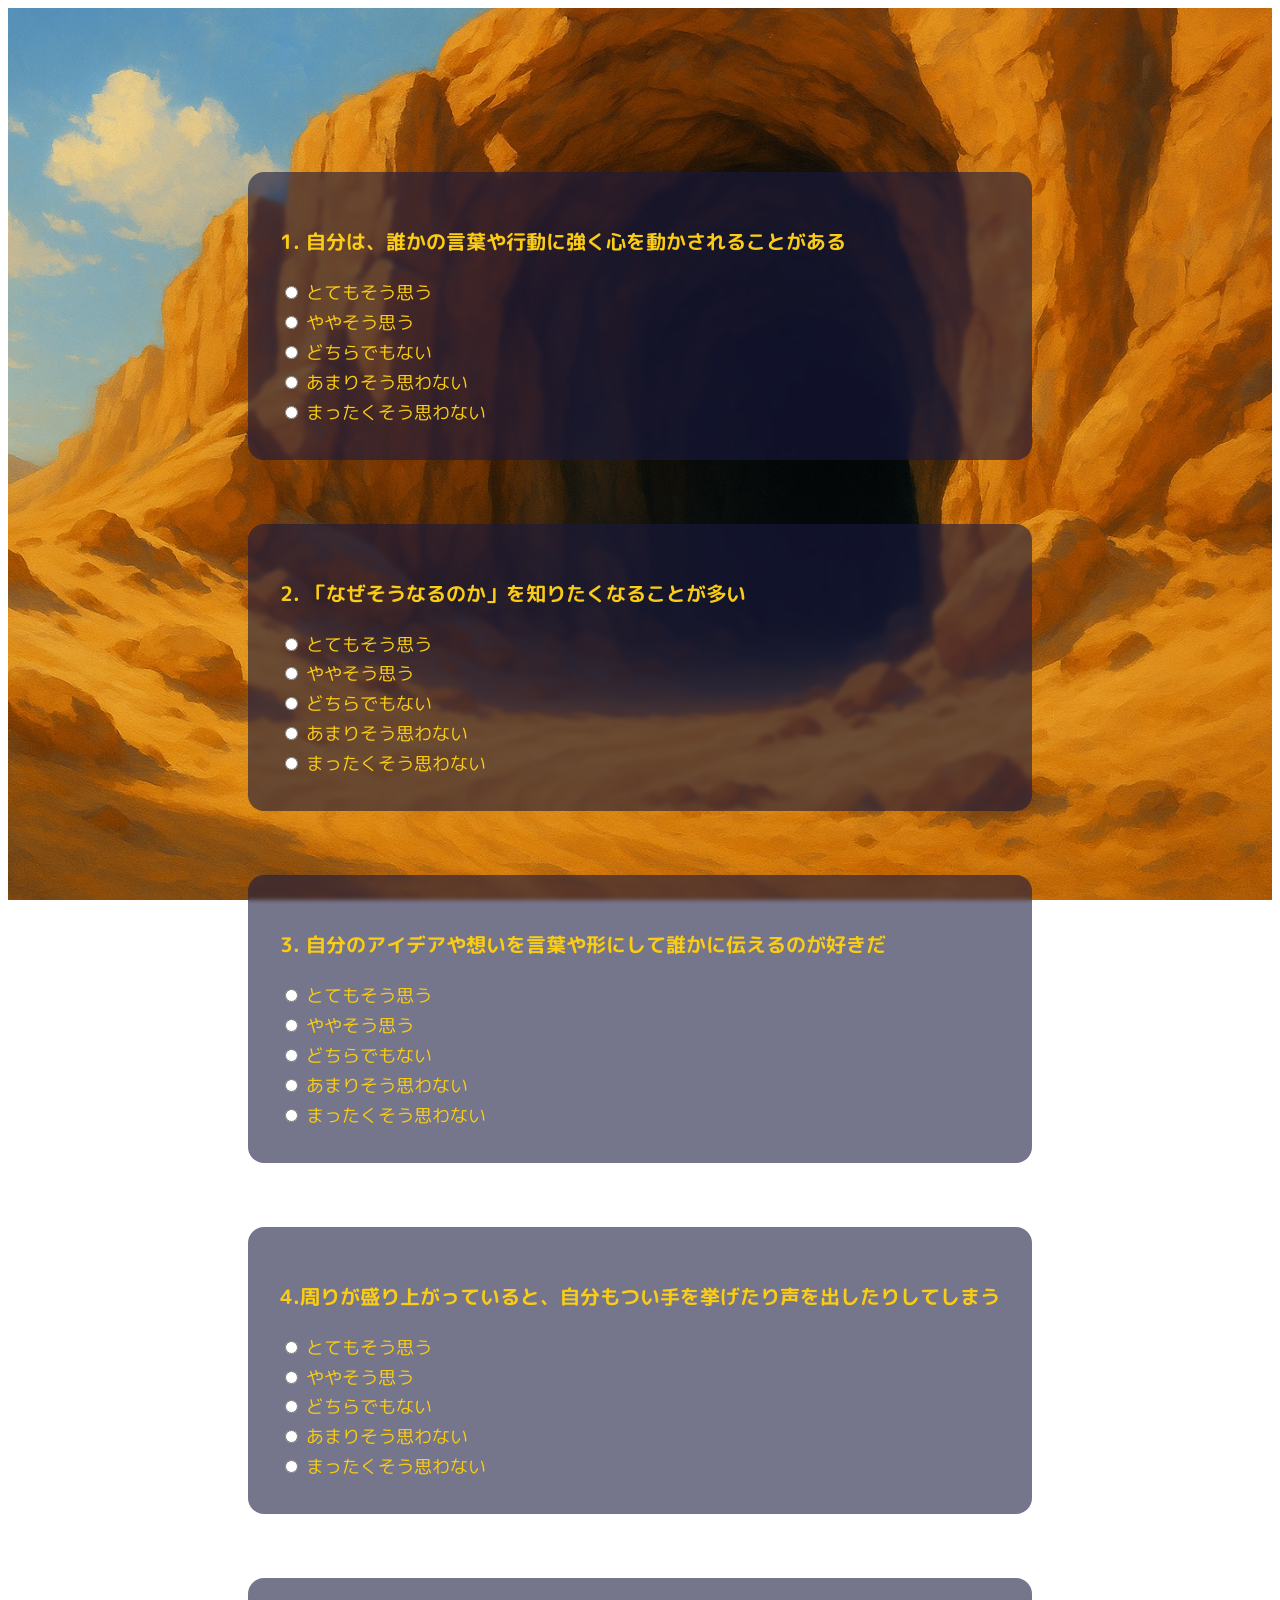
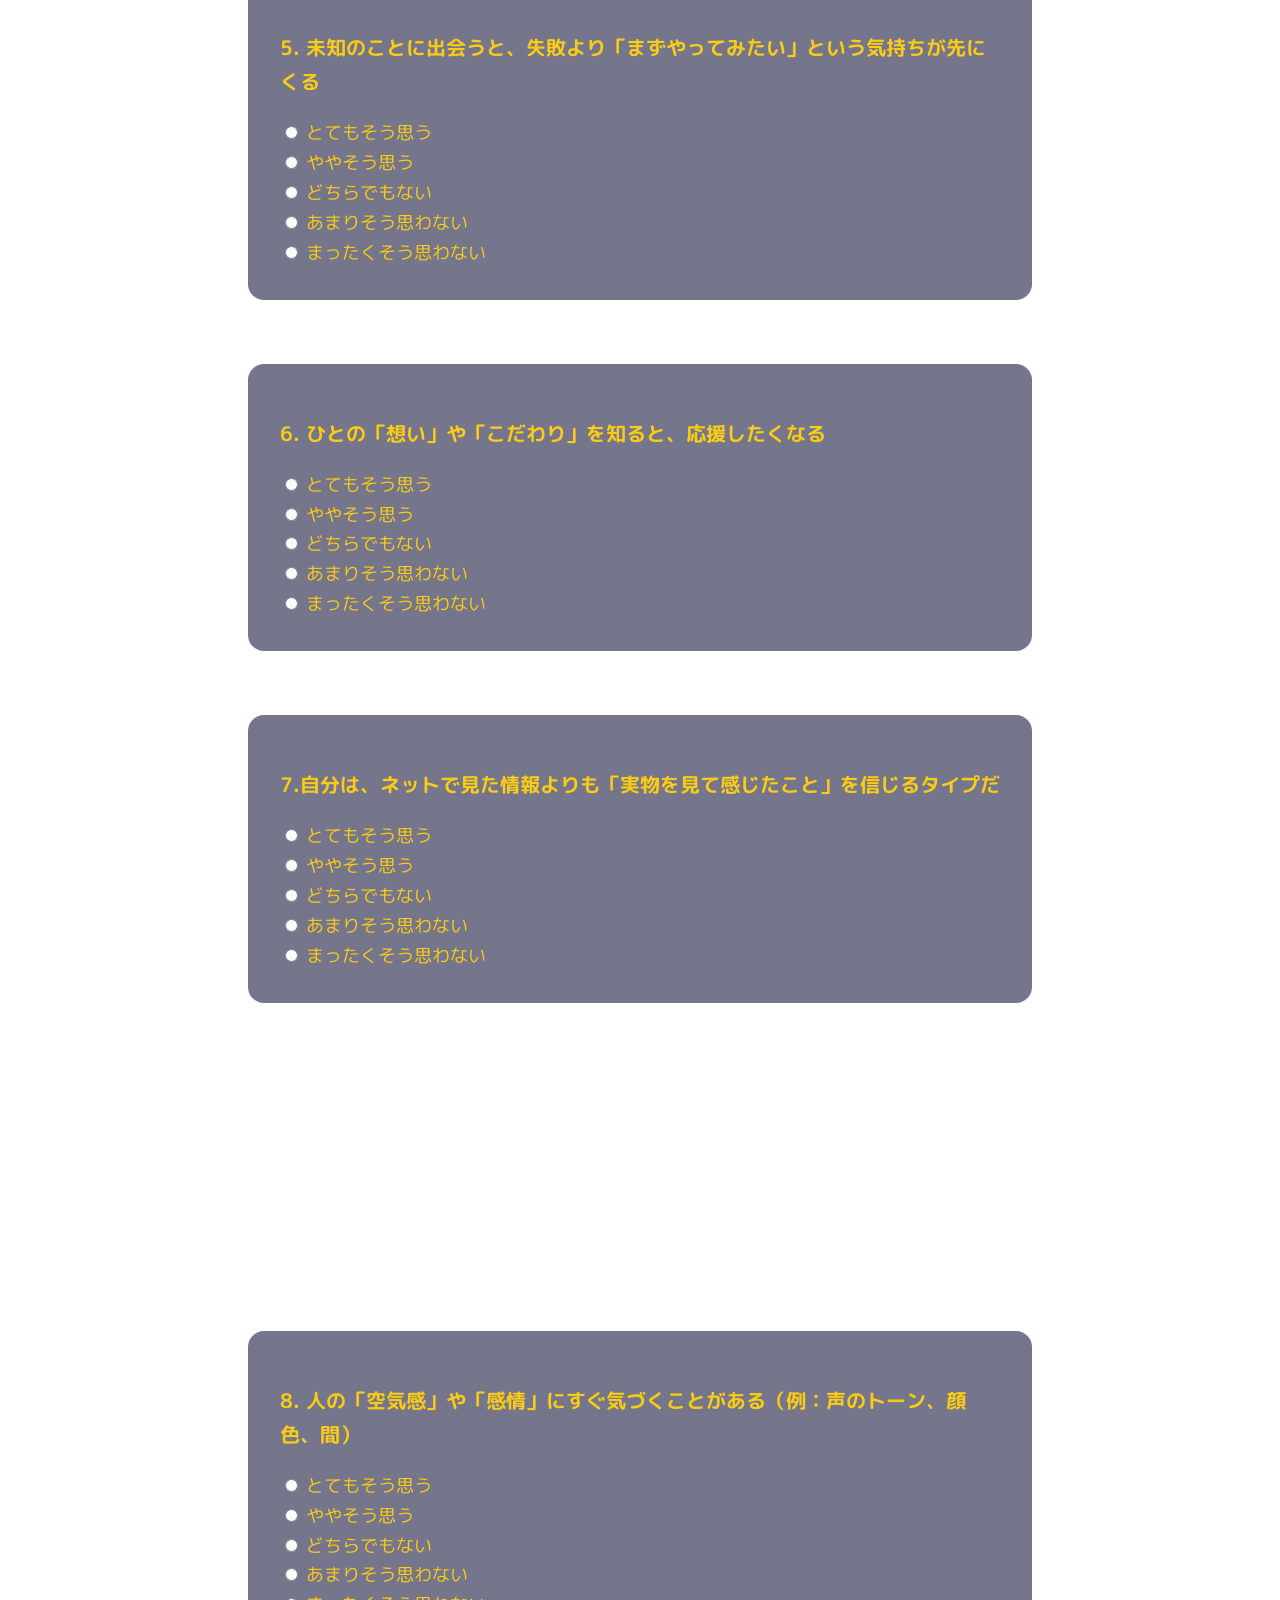
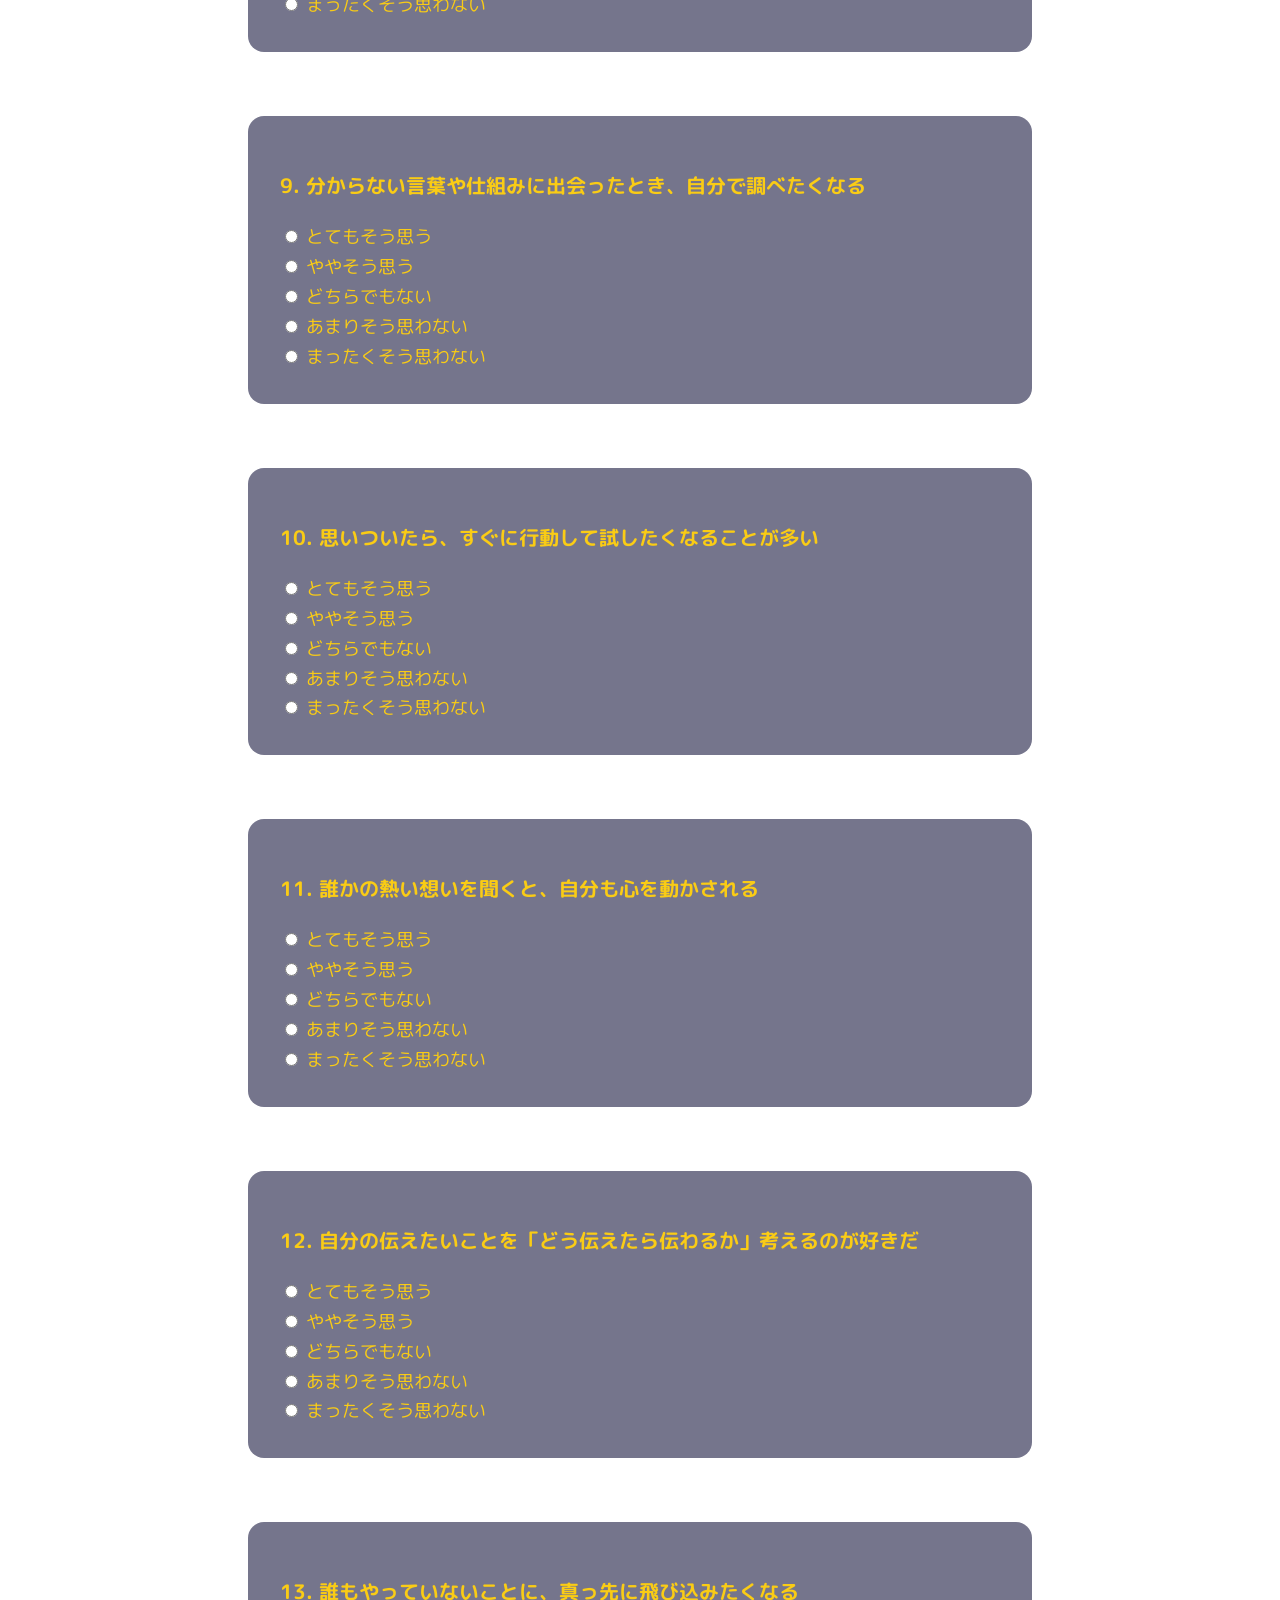
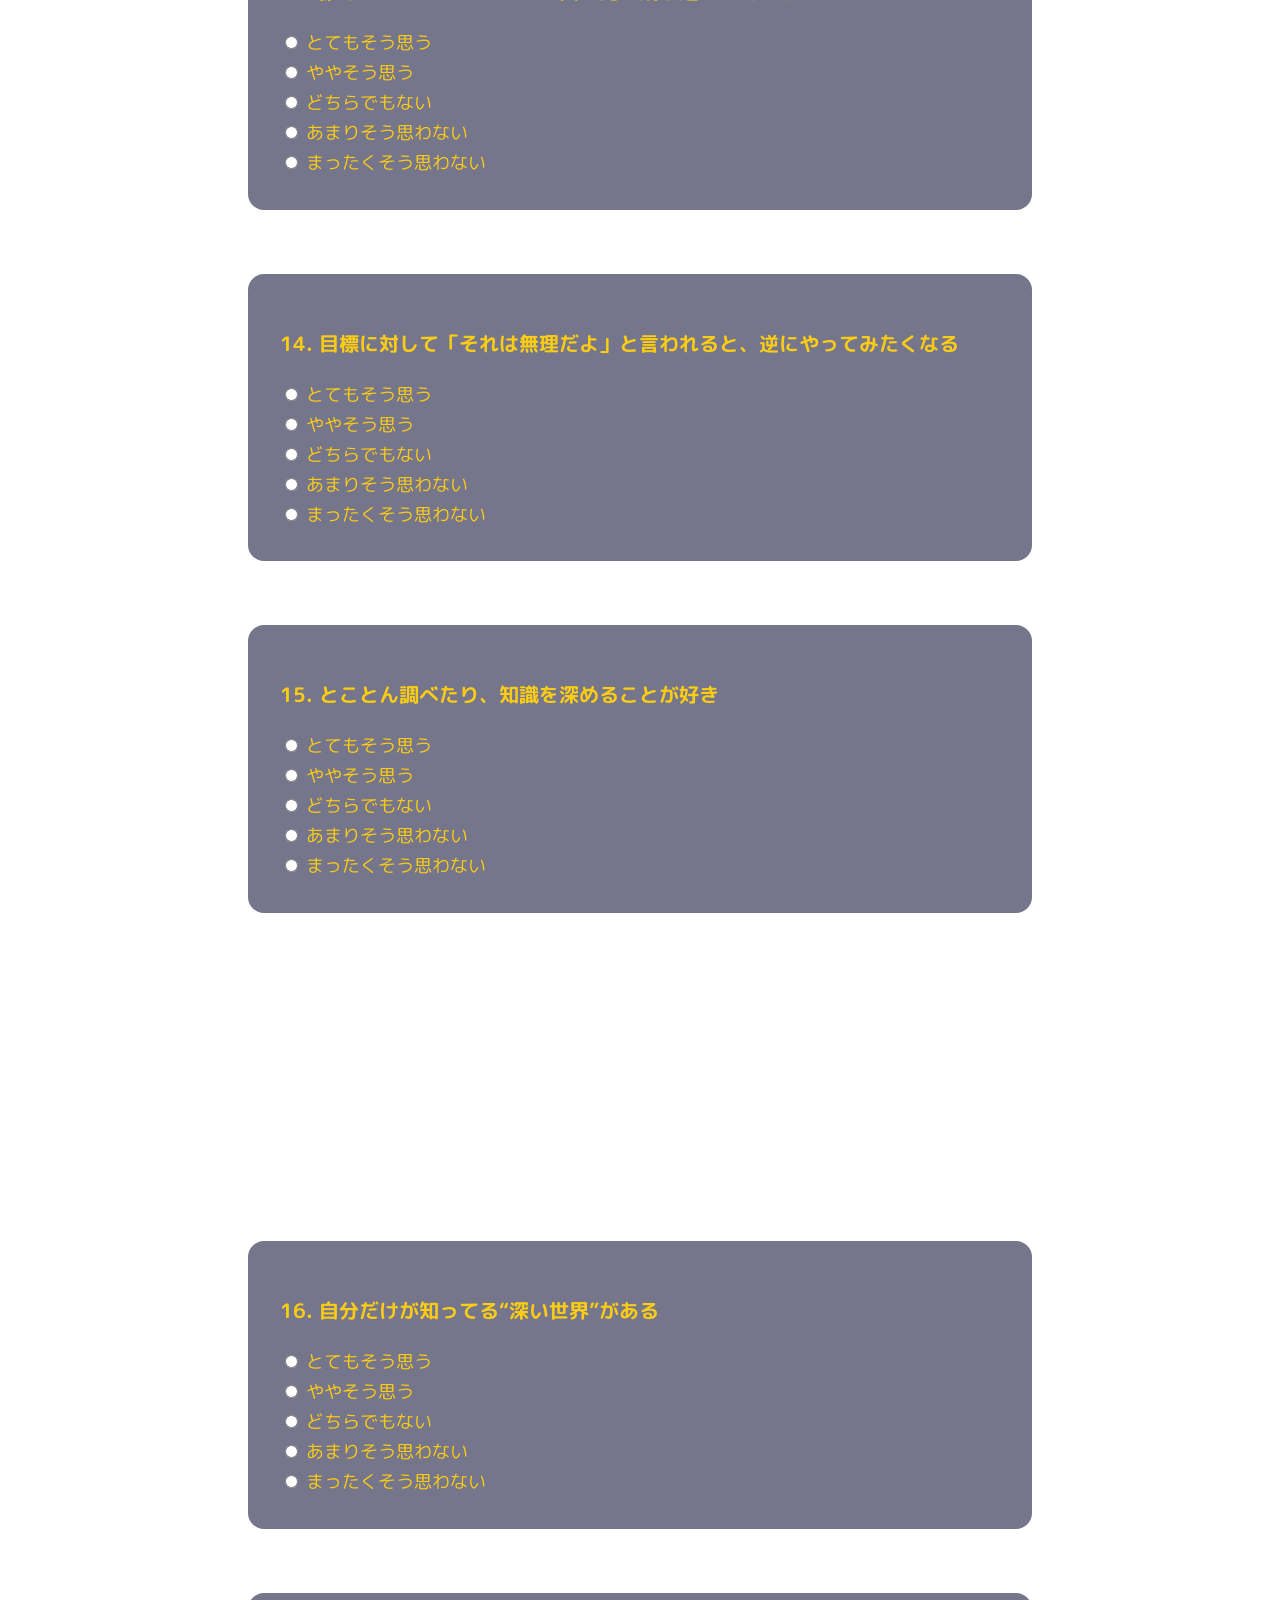
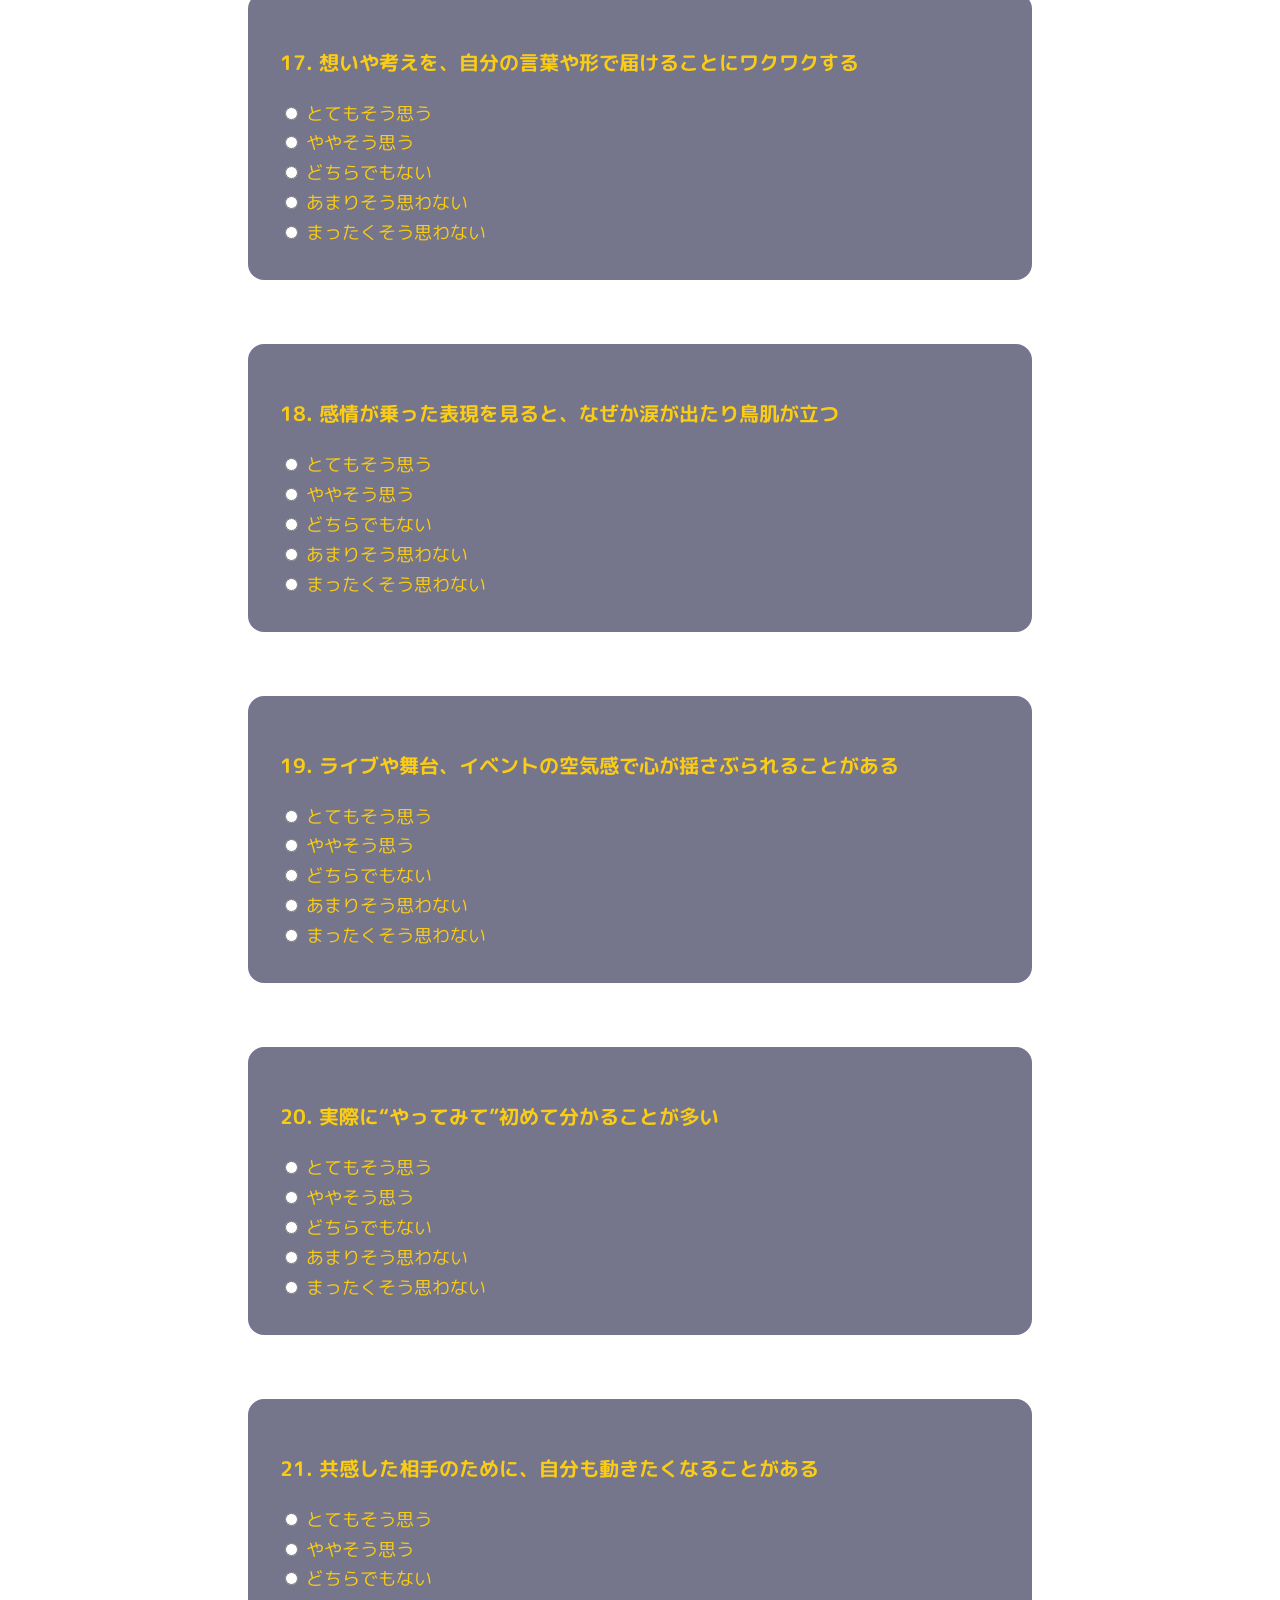
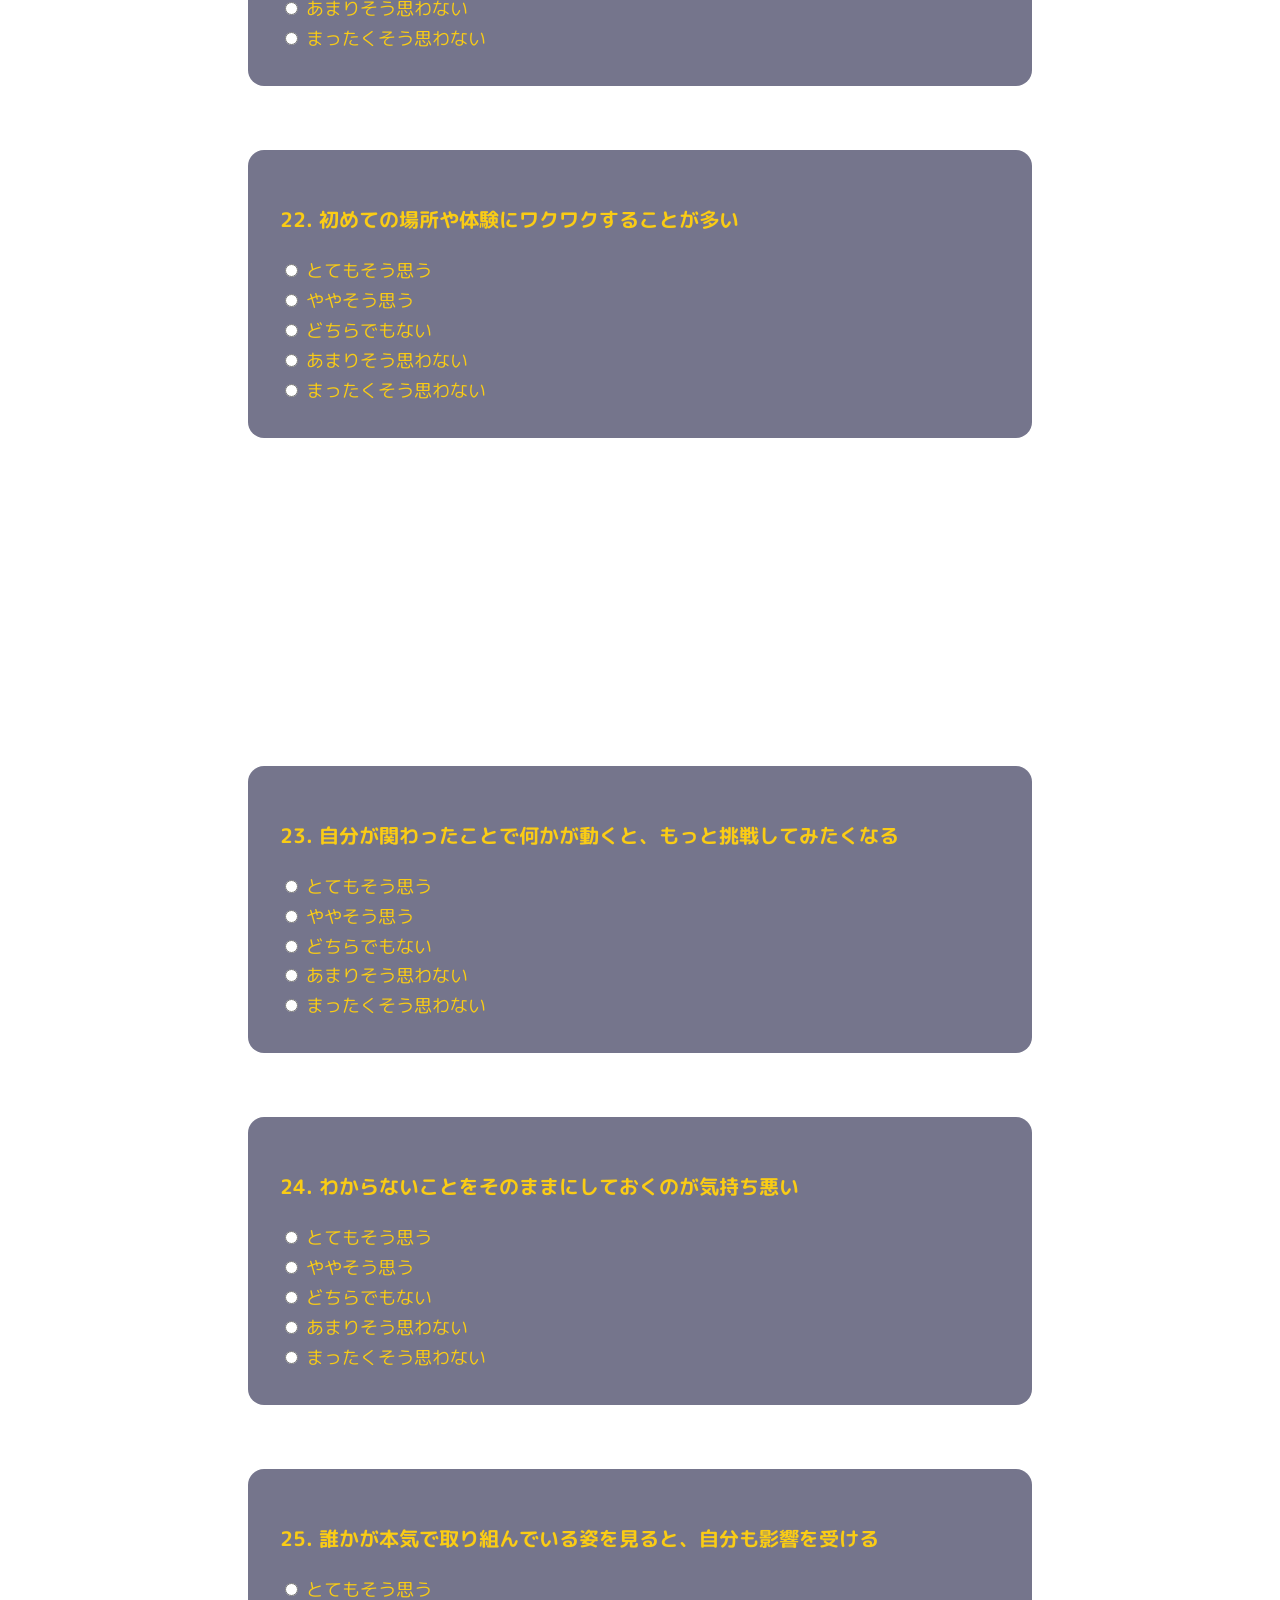
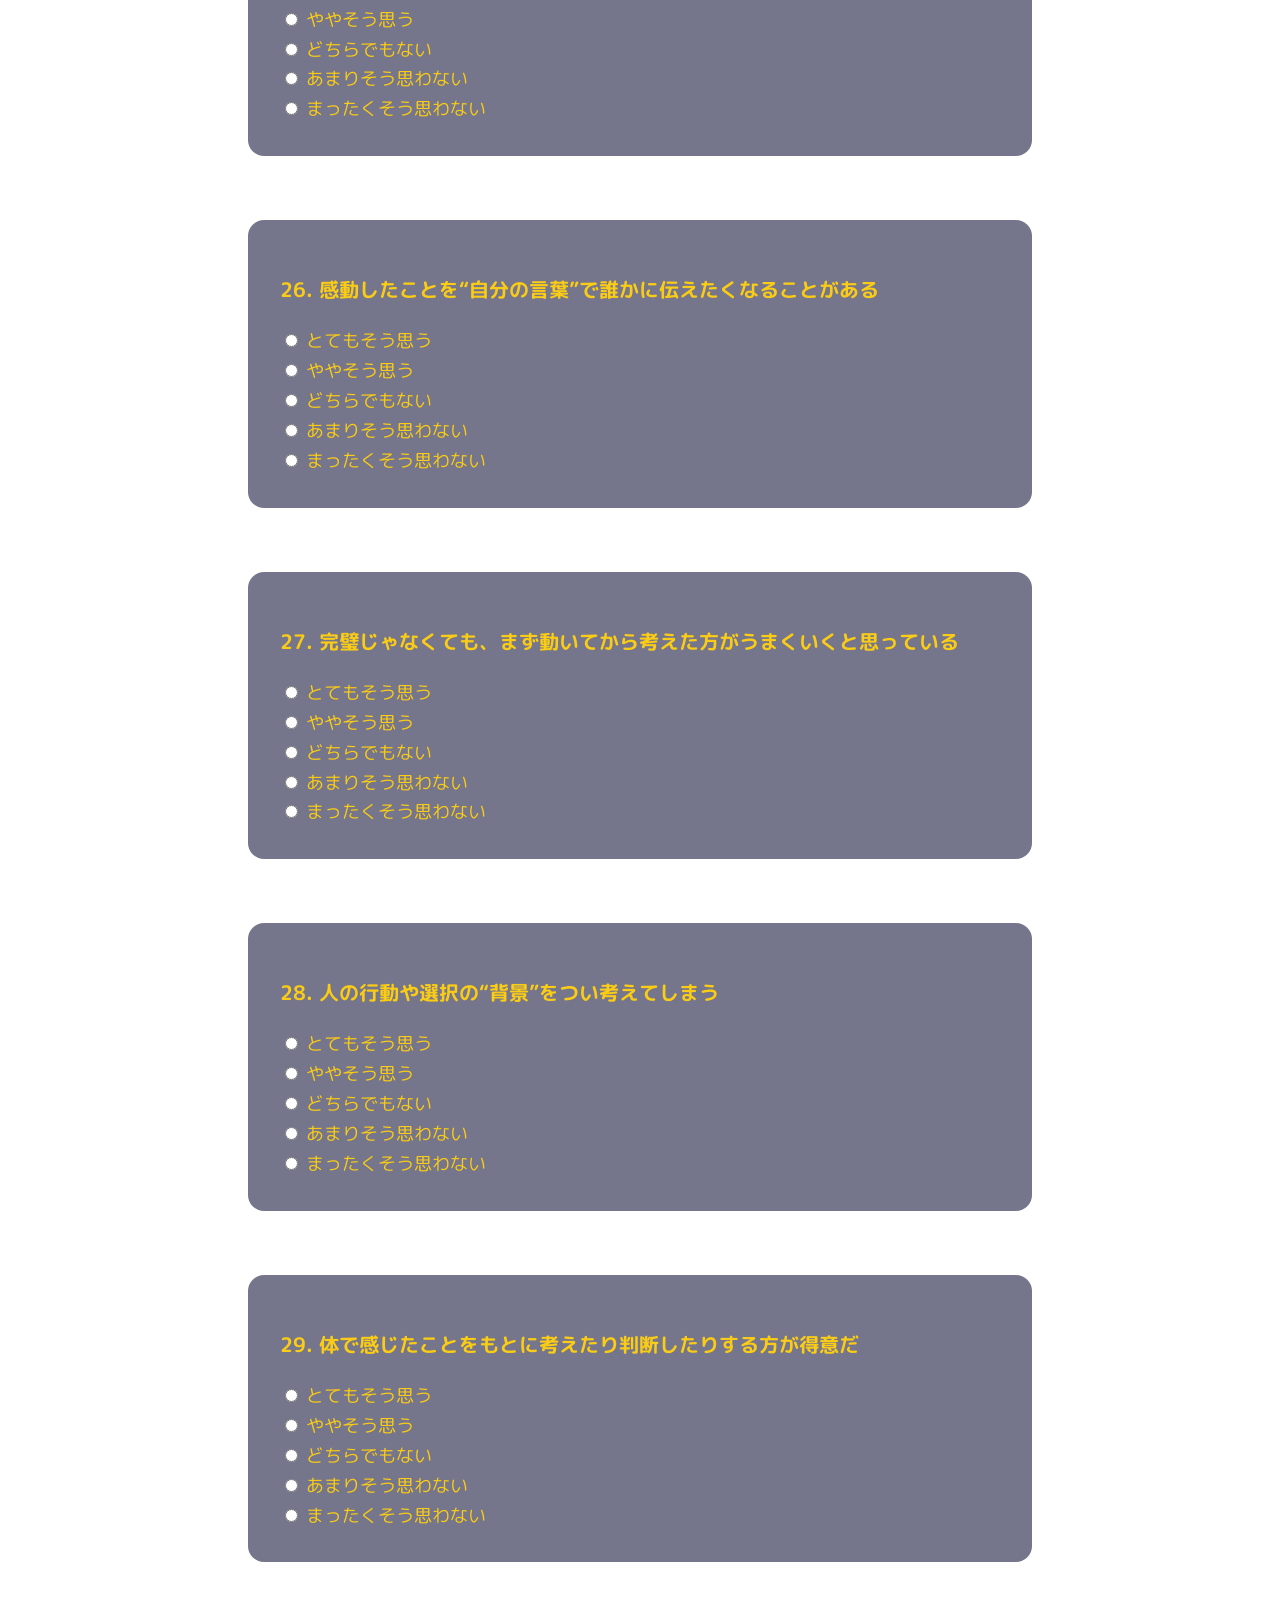
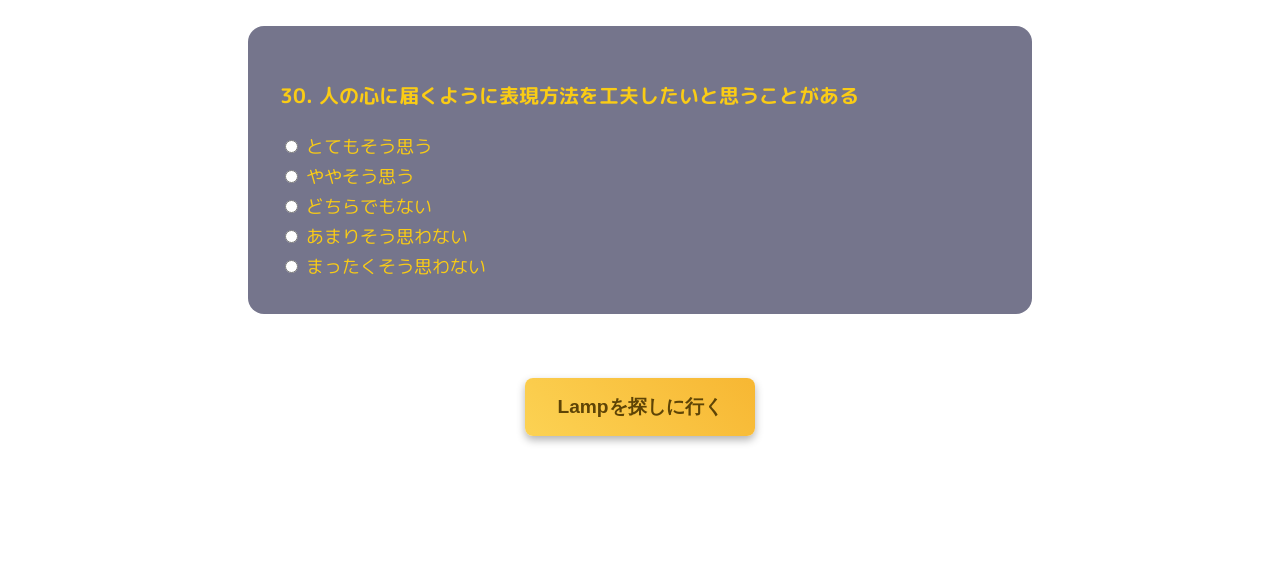
==== commit 7959fefd: "fix:問題数を増やしたので背景の範囲を変更" ====
--- a/diagnosis/index.html
+++ b/diagnosis/index.html
@@ -68,34 +68,34 @@
           style="color: red; display: none"
         ></div>
       </div>
+
+      <div class="question" data-index="5" data-category="共鳴型">
+        <p>6. ひとの「想い」や「こだわり」を知ると、応援したくなる</p>
+        <div class="choices"></div>
+        <div
+          id="error-q5"
+          class="error"
+          style="color: red; display: none"
+        ></div>
+      </div>
+
+      <div class="question" data-index="6" data-category="体験型">
+        <p>
+          7.自分は、ネットで見た情報よりも「実物を見て感じたこと」を信じるタイプだ
+        </p>
+        <div class="choices"></div>
+        <div
+          id="error-q6"
+          class="error"
+          style="color: red; display: none"
+        ></div>
+      </div>
     </section>
     <section
       class="bg layer2"
       data-bg="./../img/layer2.jpg"
       data-bg-sp="./../img/layer2_sp.jpg"
     >
-      <div class="question" data-index="5" data-category="共鳴型">
-        <p>6. ひとの「想い」や「こだわり」を知ると、応援したくなる</p>
-        <div class="choices"></div>
-        <div
-          id="error-q5"
-          class="error"
-          style="color: red; display: none"
-        ></div>
-      </div>
-
-      <div class="question" data-index="6" data-category="体験型">
-        <p>
-          7.自分は、ネットで見た情報よりも「実物を見て感じたこと」を信じるタイプだ
-        </p>
-        <div class="choices"></div>
-        <div
-          id="error-q6"
-          class="error"
-          style="color: red; display: none"
-        ></div>
-      </div>
-
       <div class="question" data-index="7" data-category="共鳴型">
         <p>
           8.
@@ -124,6 +124,58 @@
         <div class="choices"></div>
         <div
           id="error-q9"
+          class="error"
+          style="color: red; display: none"
+        ></div>
+      </div>
+
+      <div class="question" data-index="10" data-category="共鳴型">
+        <p>11. 誰かの熱い想いを聞くと、自分も心を動かされる</p>
+        <div class="choices"></div>
+        <div
+          id="error-q10"
+          class="error"
+          style="color: red; display: none"
+        ></div>
+      </div>
+
+      <div class="question" data-index="11" data-category="表現型">
+        <p>12. 自分の伝えたいことを「どう伝えたら伝わるか」考えるのが好きだ</p>
+        <div class="choices"></div>
+        <div
+          id="error-q11"
+          class="error"
+          style="color: red; display: none"
+        ></div>
+      </div>
+
+      <div class="question" data-index="12" data-category="挑戦型">
+        <p>13. 誰もやっていないことに、真っ先に飛び込みたくなる</p>
+        <div class="choices"></div>
+        <div
+          id="error-q12"
+          class="error"
+          style="color: red; display: none"
+        ></div>
+      </div>
+
+      <div class="question" data-index="13" data-category="挑戦型">
+        <p>
+          14. 目標に対して「それは無理だよ」と言われると、逆にやってみたくなる
+        </p>
+        <div class="choices"></div>
+        <div
+          id="error-q13"
+          class="error"
+          style="color: red; display: none"
+        ></div>
+      </div>
+
+      <div class="question" data-index="14" data-category="探究型">
+        <p>15. とことん調べたり、知識を深めることが好き</p>
+        <div class="choices"></div>
+        <div
+          id="error-q14"
           class="error"
           style="color: red; display: none"
         ></div>
@@ -134,53 +186,71 @@
       data-bg="./../img/layer3.jpg"
       data-bg-sp="./../img/layer3_sp.jpg"
     >
-      <div class="question" data-index="10" data-category="共鳴型">
-        <p>11. 誰かの熱い想いを聞くと、自分も心を動かされる</p>
-        <div class="choices"></div>
-        <div
-          id="error-q10"
-          class="error"
-          style="color: red; display: none"
-        ></div>
-      </div>
-
-      <div class="question" data-index="11" data-category="表現型">
-        <p>12. 自分の伝えたいことを「どう伝えたら伝わるか」考えるのが好きだ</p>
-        <div class="choices"></div>
-        <div
-          id="error-q11"
-          class="error"
-          style="color: red; display: none"
-        ></div>
-      </div>
-
-      <div class="question" data-index="12" data-category="挑戦型">
-        <p>13. 誰もやっていないことに、真っ先に飛び込みたくなる</p>
-        <div class="choices"></div>
-        <div
-          id="error-q12"
-          class="error"
-          style="color: red; display: none"
-        ></div>
-      </div>
-
-      <div class="question" data-index="13" data-category="挑戦型">
-        <p>
-          14. 目標に対して「それは無理だよ」と言われると、逆にやってみたくなる
-        </p>
-        <div class="choices"></div>
-        <div
-          id="error-q13"
-          class="error"
-          style="color: red; display: none"
-        ></div>
-      </div>
-
-      <div class="question" data-index="14" data-category="探究型">
-        <p>15. とことん調べたり、知識を深めることが好き</p>
-        <div class="choices"></div>
-        <div
-          id="error-q14"
+      <div class="question" data-index="15" data-category="探究型">
+        <p>16. 自分だけが知ってる“深い世界”がある</p>
+        <div class="choices"></div>
+        <div
+          id="error-q15"
+          class="error"
+          style="color: red; display: none"
+        ></div>
+      </div>
+
+      <div class="question" data-index="16" data-category="表現型">
+        <p>17. 想いや考えを、自分の言葉や形で届けることにワクワクする</p>
+        <div class="choices"></div>
+        <div
+          id="error-q16"
+          class="error"
+          style="color: red; display: none"
+        ></div>
+      </div>
+
+      <div class="question" data-index="17" data-category="表現型">
+        <p>18. 感情が乗った表現を見ると、なぜか涙が出たり鳥肌が立つ</p>
+        <div class="choices"></div>
+        <div
+          id="error-q17"
+          class="error"
+          style="color: red; display: none"
+        ></div>
+      </div>
+
+      <div class="question" data-index="18" data-category="体験型">
+        <p>19. ライブや舞台、イベントの空気感で心が揺さぶられることがある</p>
+        <div class="choices"></div>
+        <div
+          id="error-q18"
+          class="error"
+          style="color: red; display: none"
+        ></div>
+      </div>
+
+      <div class="question" data-index="19" data-category="体験型">
+        <p>20. 実際に“やってみて”初めて分かることが多い</p>
+        <div class="choices"></div>
+        <div
+          id="error-q19"
+          class="error"
+          style="color: red; display: none"
+        ></div>
+      </div>
+
+      <div class="question" data-index="20" data-category="共鳴型">
+        <p>21. 共感した相手のために、自分も動きたくなることがある</p>
+        <div class="choices"></div>
+        <div
+          id="error-q20"
+          class="error"
+          style="color: red; display: none"
+        ></div>
+      </div>
+
+      <div class="question" data-index="21" data-category="体験型">
+        <p>22. 初めての場所や体験にワクワクすることが多い</p>
+        <div class="choices"></div>
+        <div
+          id="error-q21"
           class="error"
           style="color: red; display: none"
         ></div>
@@ -191,76 +261,6 @@
       data-bg="./../img/layer4.jpg"
       data-bg-sp="./../img/layer4_sp.jpg"
     >
-      <div class="question" data-index="15" data-category="探究型">
-        <p>16. 自分だけが知ってる“深い世界”がある</p>
-        <div class="choices"></div>
-        <div
-          id="error-q15"
-          class="error"
-          style="color: red; display: none"
-        ></div>
-      </div>
-
-      <div class="question" data-index="16" data-category="表現型">
-        <p>17. 想いや考えを、自分の言葉や形で届けることにワクワクする</p>
-        <div class="choices"></div>
-        <div
-          id="error-q16"
-          class="error"
-          style="color: red; display: none"
-        ></div>
-      </div>
-
-      <div class="question" data-index="17" data-category="表現型">
-        <p>18. 感情が乗った表現を見ると、なぜか涙が出たり鳥肌が立つ</p>
-        <div class="choices"></div>
-        <div
-          id="error-q17"
-          class="error"
-          style="color: red; display: none"
-        ></div>
-      </div>
-
-      <div class="question" data-index="18" data-category="体験型">
-        <p>19. ライブや舞台、イベントの空気感で心が揺さぶられることがある</p>
-        <div class="choices"></div>
-        <div
-          id="error-q18"
-          class="error"
-          style="color: red; display: none"
-        ></div>
-      </div>
-
-      <div class="question" data-index="19" data-category="体験型">
-        <p>20. 実際に“やってみて”初めて分かることが多い</p>
-        <div class="choices"></div>
-        <div
-          id="error-q19"
-          class="error"
-          style="color: red; display: none"
-        ></div>
-      </div>
-
-      <div class="question" data-index="20" data-category="共鳴型">
-        <p>21. 共感した相手のために、自分も動きたくなることがある</p>
-        <div class="choices"></div>
-        <div
-          id="error-q20"
-          class="error"
-          style="color: red; display: none"
-        ></div>
-      </div>
-
-      <div class="question" data-index="21" data-category="体験型">
-        <p>22. 初めての場所や体験にワクワクすることが多い</p>
-        <div class="choices"></div>
-        <div
-          id="error-q21"
-          class="error"
-          style="color: red; display: none"
-        ></div>
-      </div>
-
       <div class="question" data-index="22" data-category="挑戦型">
         <p>23. 自分が関わったことで何かが動くと、もっと挑戦してみたくなる</p>
         <div class="choices"></div>
